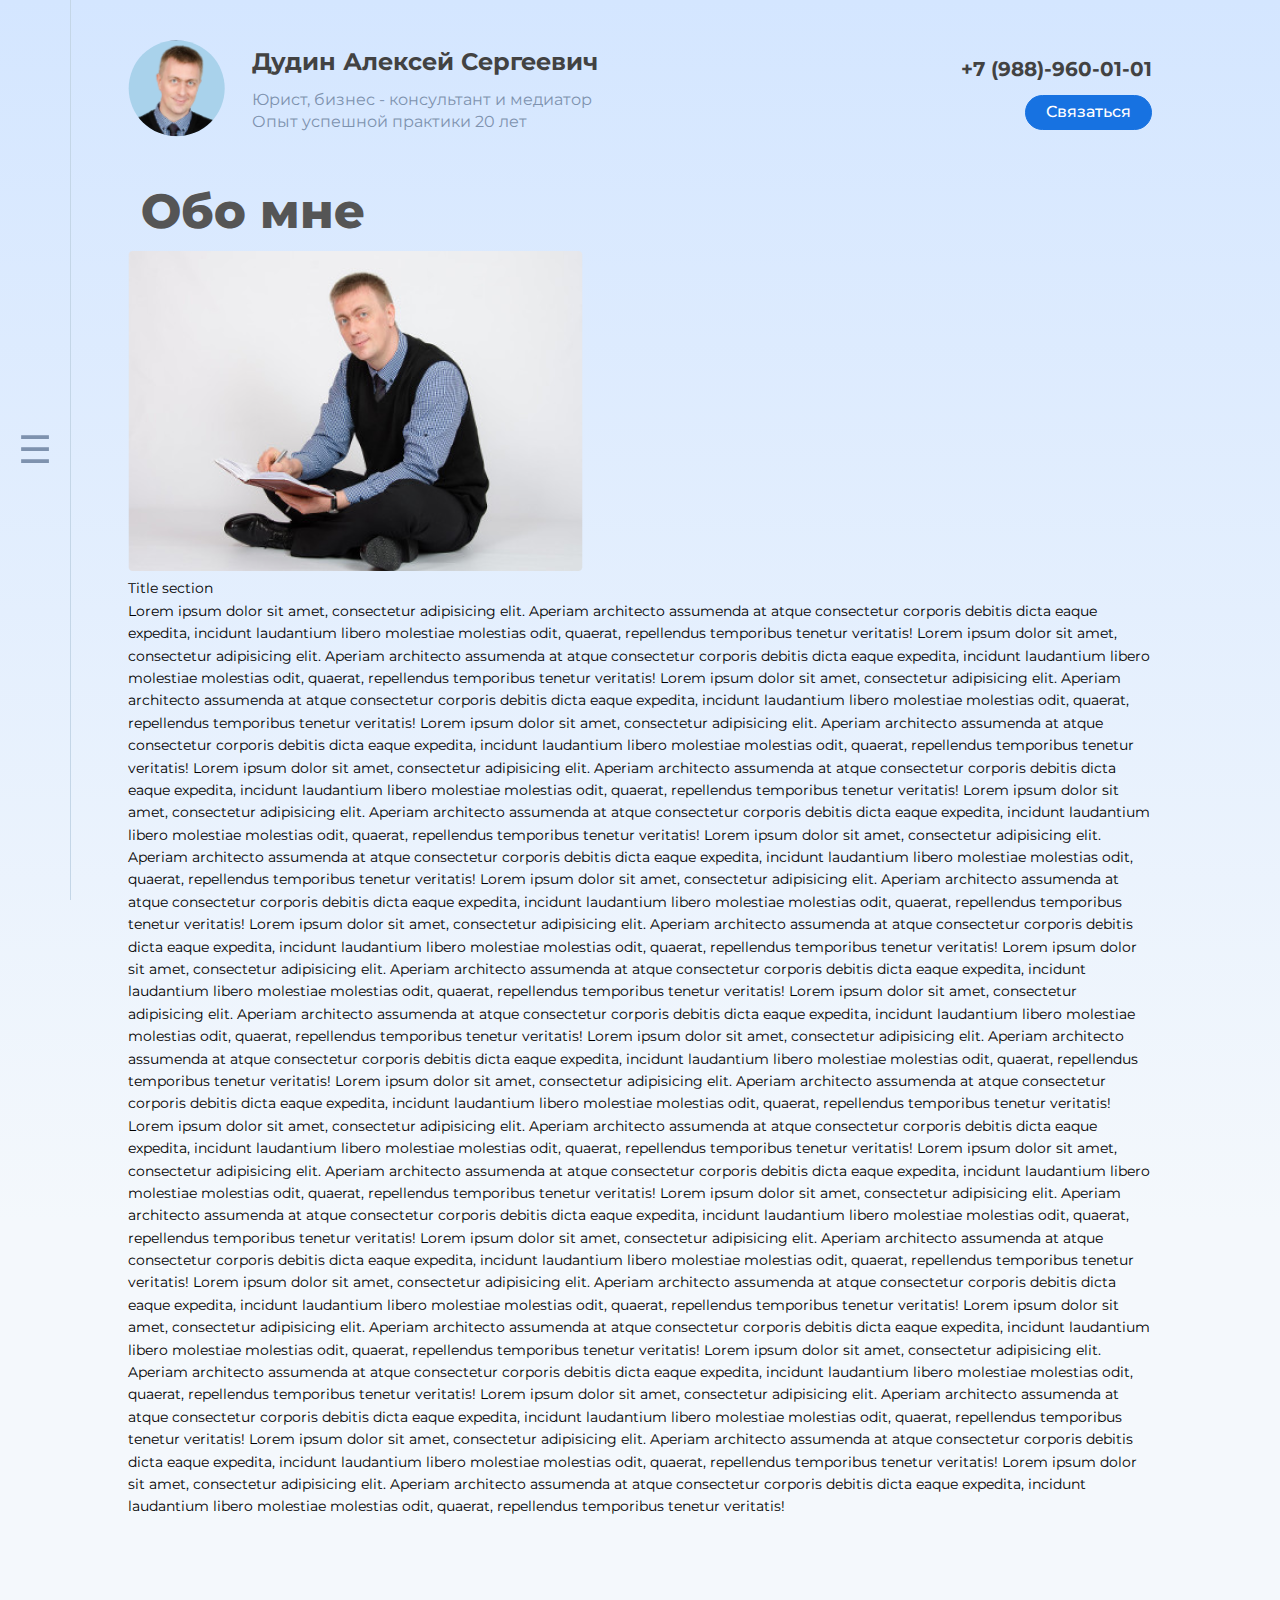
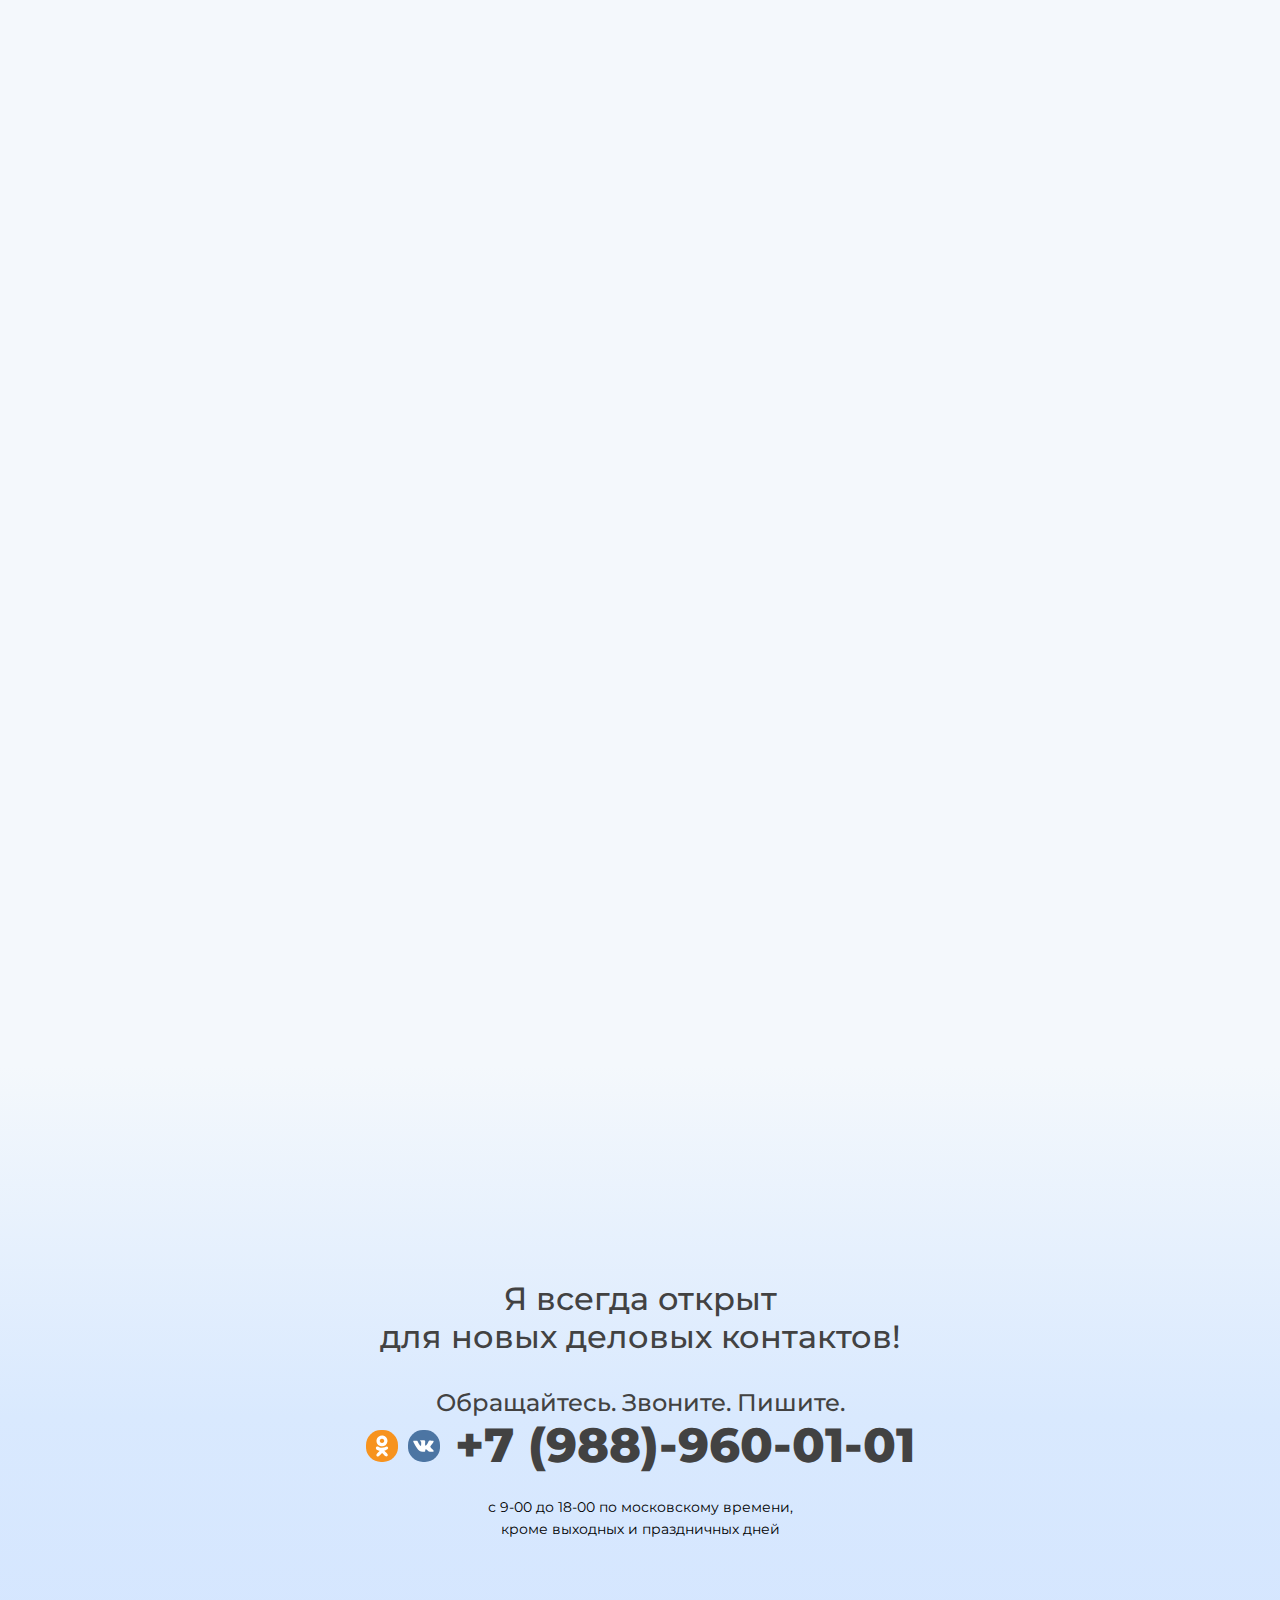
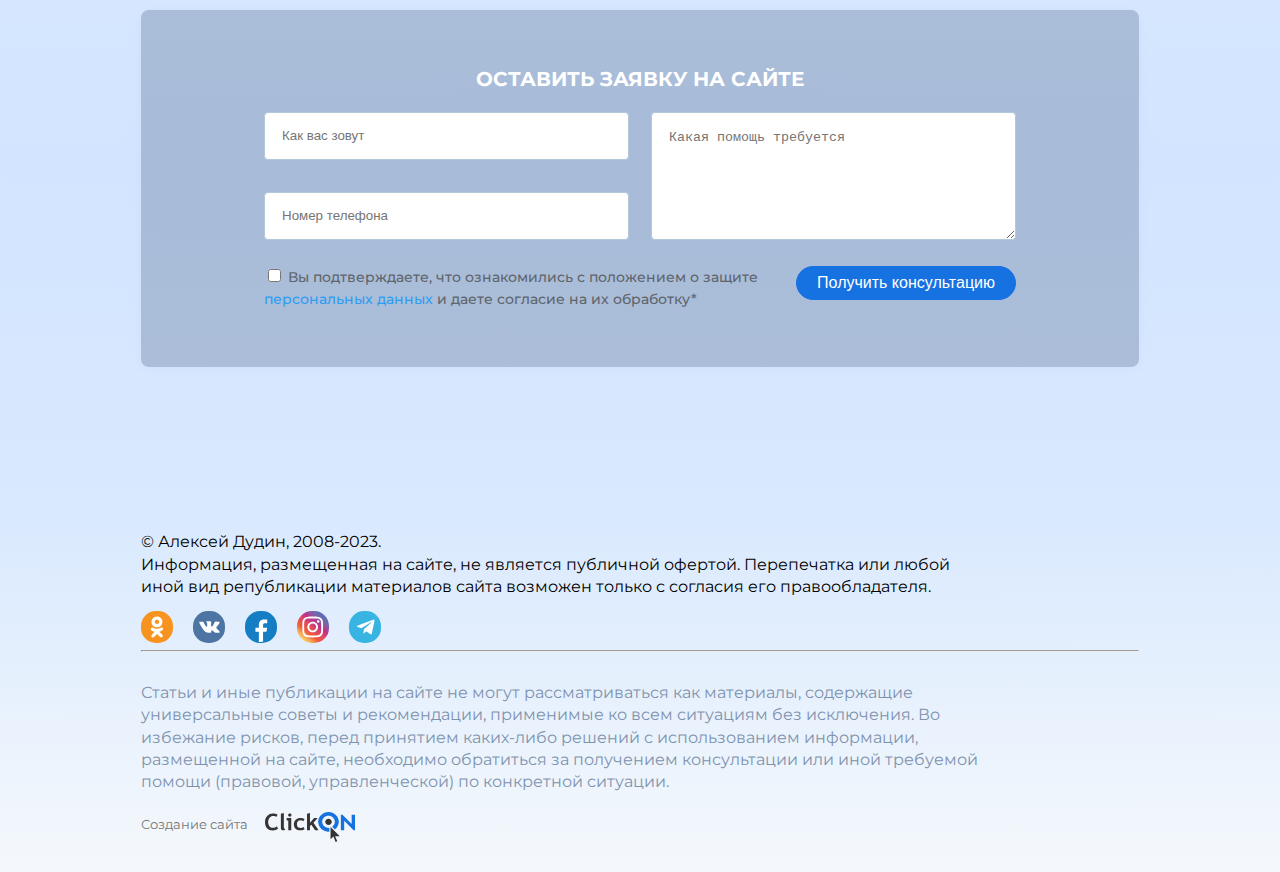
==== index.html @ cae28016 "New" ====
<!DOCTYPE html>
<html lang="en">
<head>
    <meta charset="UTF-8">
    <title>Title</title>
    <meta name="viewport" content="width=device-width, initial-scale=1">
    <link rel="stylesheet" href="style.css">
    <link rel="preconnect" href="https://fonts.googleapis.com">
    <link rel="preconnect" href="https://fonts.gstatic.com" crossorigin>
    <link href="https://fonts.googleapis.com/css2?family=Montserrat:ital,wght@0,400;0,500;0,600;0,700;0,800;0,900;1,400;1,500;1,600;1,700;1,800&display=swap" rel="stylesheet">
    <script type="text/javascript" src="js/plugins/jquery.js"></script>
</head>
<body>

<div class="all">
    <div class="wrapper">
        <header class="header-main">
            <div class="container-fluid">
                <div class="header-inner">
                    <div class="slide-menu-button">
                        <button class="openbtn" onclick="openNav()">☰</button>
                    </div>
                    <div class="logo">
                        <div class="logo-img">
                            <img class="img" src="img/logo.svg">
                        </div>
                        <div class="logo-text">
                            <div class="logo-text-title">
                                Дудин Алексей Сергеевич
                            </div>
                            <div class="logo-text-subtitle">
                                Юрист, бизнес - консультант и медиатор <br>
                                Опыт успешной практики 20 лет
                            </div>
                        </div>
                    </div>
                    <div class="contacts">
                        <div class="social-items">
                            <a class="social-item social-ok" href="#"></a>
                            <a class="social-item social-vk" href="#"></a>
                            <a class="social-item social-fb" href="#"></a>
                            <a class="social-item social-inst" href="#"></a>
                            <a class="social-item social-tg" href="#"></a>
                        </div>
                        <div class="phone">
                            <a href="" class="phone-number">+7 (988)-960-01-01</a>
                            <a href="#" class="btn">Связаться</a>
                        </div>
                    </div>
                </div>
                <nav class="menu">
                    <ul class="menu-list">
                        <li class="menu-item active"><a href="#">Обо мне</a></li>
                        <li class="menu-item">
                            <a href="#">Услуги</a>
                            <ul class="submenu">
                                <li class="submenu-item">
                                    <a href="#">Юридические услуги</a>
                                    <ul class="submenuTree">
                                        <li class="submenuTree-item"><a href="#">Консультирование по юридическим вопросам</a></li>
                                        <li class="submenuTree-item"><a href="#">Юридическое сопровождение коммерческих сделок</a></li>
                                        <li class="submenuTree-item"><a href="#">Помощь во внесудебном урегулировании</a></li>
                                        <li class="submenuTree-item"><a href="#">Защита интересов судах</a></li>
                                    </ul>
                                </li>
                                <li class="submenu-item">
                                    <a href="#">Управленческий консалтинг</a>
                                    <ul class="submenuTree">
                                        <li class="submenuTree-item active"><a href="#">Консультации по вопросам менеджмента, риторики и коммуникаций</a></li>
                                        <li class="submenuTree-item"><a href="#">Анализ бизнес-процесса</a></li>
                                        <li class="submenuTree-item"><a href="#">Помощь в разработке и внедрении регламентов компании</a></li>
                                        <li class="submenuTree-item"><a href="#">Проведением лекций, семинаров и тренингов</a></li>
                                    </ul>
                                </li>
                            </ul>
                        </li>
                        <li class="menu-item">
                            <a href="#">Публикации</a>
                            <ul class="submenu">
                                <li class="submenu-item"><a href="#">Логитипы</a></li>
                                <li class="submenu-item"><a href="#">Шаблоны</a></li>
                                <li class="submenu-item"><a href="#">Иконки</a></li>
                                <li class="submenu-item"><a href="#">Плагины jQuery</a></li>
                                <li class="submenu-item"><a href="#">маркетинг Internet</a></li>
                            </ul>
                        </li>
                        <li class="menu-item">
                            <a href="#">Упоминания в СМИ</a>
                            <ul class="submenu">
                                <li class="submenu-item"><a href="#">Китай</a></li>
                                <li class="submenu-item"><a href="#">Япония</a></li>
                                <li class="submenu-item"><a href="#">Канада</a></li>
                                <li class="submenu-item"><a href="#">Автсралия</a></li>
                                <li class="submenu-item"><a href="#">Южная Америка</a></li>
                            </ul>
                        </li>
                        <li class="menu-item"><a href="#">Партнёры</a></li>
                        <li class="menu-item"><a href="#">Полезная информация</a></li>
                        <li class="menu-item"><a href="#">Отзывы</a></li>
                        <li class="menu-item"><a href="#">Контакты </a></li>
                    </ul>
                </nav>
            </div>
            <div class="slide-menu">
                <div id="mySidebar" class="sidebar">
                    <div class="slide-closebtn">
                        <div class="slide-logo">
                            <img class="img" src="img/logo.svg">
                        </div>
                        <a href="javascript:void(0)" class="closebtn" onclick="closeNav()">×</a>
                    </div>
                    <div class="sidebar-content">
                        <nav class="sidebar-menu">
                            <ul class="sidebar-menu-list">
                                <li class="sidebar-menu-item active"><a href="#">Обо мне</a></li>
                                <li class="sidebar-menu-item">
                                    <a href="#">Услуги</a>
                                    <ul class="sidebar-submenu">
                                        <li class="sidebar-submenu-item">
                                            <a href="#">Юридические услуги</a>
                                            <ul class="sidebar-submenuTree">
                                                <li class="sidebar-submenuTree-item"><a href="#">Консультирование по юридическим вопросам</a></li>
                                                <li class="sidebar-submenuTree-item"><a href="#">Юридическое сопровождение коммерческих сделок</a></li>
                                                <li class="sidebar-submenuTree-item"><a href="#">Помощь во внесудебном урегулировании</a></li>
                                                <li class="sidebar-submenuTree-item"><a href="#">Защита интересов судах</a></li>
                                            </ul>
                                        </li>
                                        <li class="sidebar-submenu-item">
                                            <a href="#">Управленческий консалтинг</a>
                                            <ul class="sidebar-submenuTree">
                                                <li class="sidebar-submenuTree-item active"><a href="#">Консультации по вопросам менеджмента, риторики и коммуникаций</a></li>
                                                <li class="sidebar-submenuTree-item"><a href="#">Анализ бизнес-процесса</a></li>
                                                <li class="sidebar-submenuTree-item"><a href="#">Помощь в разработке и внедрении регламентов компании</a></li>
                                                <li class="sidebar-submenuTree-item"><a href="#">Проведением лекций, семинаров и тренингов</a></li>
                                            </ul>
                                        </li>
                                    </ul>
                                </li>
                                <li class="sidebar-menu-item">
                                    <a href="#">Публикации</a>
                                    <ul class="sidebar-submenu">
                                        <li class="sidebar-submenu-item"><a href="#">Логитипы</a></li>
                                        <li class="sidebar-submenu-item"><a href="#">Шаблоны</a></li>
                                        <li class="sidebar-submenu-item"><a href="#">Иконки</a></li>
                                        <li class="sidebar-submenu-item"><a href="#">Плагины jQuery</a></li>
                                        <li class="sidebar-submenu-item"><a href="#">маркетинг Internet</a></li>
                                    </ul>
                                </li>
                                <li class="sidebar-menu-item">
                                    <a href="#">Упоминания в СМИ</a>
                                    <ul class="sidebar-submenu">
                                        <li class="sidebar-submenu-item"><a href="#">Китай</a></li>
                                        <li class="sidebar-submenu-item"><a href="#">Япония</a></li>
                                        <li class="sidebar-submenu-item"><a href="#">Канада</a></li>
                                        <li class="sidebar-submenu-item"><a href="#">Автсралия</a></li>
                                        <li class="sidebar-submenu-item"><a href="#">Южная Америка</a></li>
                                    </ul>
                                </li>
                                <li class="sidebar-menu-item"><a href="#">Партнёры</a></li>
                                <li class="sidebar-menu-item"><a href="#">Полезная информация</a></li>
                                <li class="sidebar-menu-item"><a href="#">Отзывы</a></li>
                                <li class="sidebar-menu-item"><a href="#">Контакты </a></li>
                            </ul>
                        </nav>
                        <div class="sidebar-social">
                            <nav class="sidebar-menu">
                                <ul class="sidebar-menu-list">
                                    <li class="sidebar-menu-item">
                                        <a href="#">Упоминания в СМИ</a>
                                        <ul class="sidebar-submenu">
                                            <li class="sidebar-submenu-item"><a href="#">Китай</a></li>
                                            <li class="sidebar-submenu-item"><a href="#">Япония</a></li>
                                            <li class="sidebar-submenu-item"><a href="#">Канада</a></li>
                                            <li class="sidebar-submenu-item"><a href="#">Автсралия</a></li>
                                            <li class="sidebar-submenu-item"><a href="#">Южная Америка</a></li>
                                        </ul>
                                    </li>
                                    <li class="sidebar-menu-item"><a href="#">Партнёры</a></li>
                                    <li class="sidebar-menu-item"><a href="#">Полезная информация</a></li>
                                    <li class="sidebar-menu-item"><a href="#">Отзывы</a></li>
                                    <li class="sidebar-menu-item"><a href="#">Контакты </a></li>
                                </ul>
                            </nav>
                        </div>
                    </div>
                </div>
            </div>
        </header>
        <main class="main">
                <div class="container-second-fluid name-page">
                    <h1>Обо мне</h1>
                </div>
                <div class="container-fluid main-content">

                    <div class="section">
                        <div class="section-content">
                            <div class="section-image">
                                <img src="img/1.png" alt="">
                            </div>
                            <div class="section-title">
                                Title section
                            </div>
                            <div class="section-text">
                                Lorem ipsum dolor sit amet, consectetur adipisicing elit. Aperiam architecto assumenda at atque consectetur corporis debitis dicta eaque expedita, incidunt laudantium libero molestiae molestias odit, quaerat, repellendus temporibus tenetur veritatis!
                                Lorem ipsum dolor sit amet, consectetur adipisicing elit. Aperiam architecto assumenda at atque consectetur corporis debitis dicta eaque expedita, incidunt laudantium libero molestiae molestias odit, quaerat, repellendus temporibus tenetur veritatis!
                                Lorem ipsum dolor sit amet, consectetur adipisicing elit. Aperiam architecto assumenda at atque consectetur corporis debitis dicta eaque expedita, incidunt laudantium libero molestiae molestias odit, quaerat, repellendus temporibus tenetur veritatis!
                                Lorem ipsum dolor sit amet, consectetur adipisicing elit. Aperiam architecto assumenda at atque consectetur corporis debitis dicta eaque expedita, incidunt laudantium libero molestiae molestias odit, quaerat, repellendus temporibus tenetur veritatis!
                                Lorem ipsum dolor sit amet, consectetur adipisicing elit. Aperiam architecto assumenda at atque consectetur corporis debitis dicta eaque expedita, incidunt laudantium libero molestiae molestias odit, quaerat, repellendus temporibus tenetur veritatis!
                                Lorem ipsum dolor sit amet, consectetur adipisicing elit. Aperiam architecto assumenda at atque consectetur corporis debitis dicta eaque expedita, incidunt laudantium libero molestiae molestias odit, quaerat, repellendus temporibus tenetur veritatis!
                                Lorem ipsum dolor sit amet, consectetur adipisicing elit. Aperiam architecto assumenda at atque consectetur corporis debitis dicta eaque expedita, incidunt laudantium libero molestiae molestias odit, quaerat, repellendus temporibus tenetur veritatis!
                                Lorem ipsum dolor sit amet, consectetur adipisicing elit. Aperiam architecto assumenda at atque consectetur corporis debitis dicta eaque expedita, incidunt laudantium libero molestiae molestias odit, quaerat, repellendus temporibus tenetur veritatis!
                                Lorem ipsum dolor sit amet, consectetur adipisicing elit. Aperiam architecto assumenda at atque consectetur corporis debitis dicta eaque expedita, incidunt laudantium libero molestiae molestias odit, quaerat, repellendus temporibus tenetur veritatis!
                                Lorem ipsum dolor sit amet, consectetur adipisicing elit. Aperiam architecto assumenda at atque consectetur corporis debitis dicta eaque expedita, incidunt laudantium libero molestiae molestias odit, quaerat, repellendus temporibus tenetur veritatis!
                                Lorem ipsum dolor sit amet, consectetur adipisicing elit. Aperiam architecto assumenda at atque consectetur corporis debitis dicta eaque expedita, incidunt laudantium libero molestiae molestias odit, quaerat, repellendus temporibus tenetur veritatis!
                                Lorem ipsum dolor sit amet, consectetur adipisicing elit. Aperiam architecto assumenda at atque consectetur corporis debitis dicta eaque expedita, incidunt laudantium libero molestiae molestias odit, quaerat, repellendus temporibus tenetur veritatis!
                                Lorem ipsum dolor sit amet, consectetur adipisicing elit. Aperiam architecto assumenda at atque consectetur corporis debitis dicta eaque expedita, incidunt laudantium libero molestiae molestias odit, quaerat, repellendus temporibus tenetur veritatis!
                                Lorem ipsum dolor sit amet, consectetur adipisicing elit. Aperiam architecto assumenda at atque consectetur corporis debitis dicta eaque expedita, incidunt laudantium libero molestiae molestias odit, quaerat, repellendus temporibus tenetur veritatis!
                                Lorem ipsum dolor sit amet, consectetur adipisicing elit. Aperiam architecto assumenda at atque consectetur corporis debitis dicta eaque expedita, incidunt laudantium libero molestiae molestias odit, quaerat, repellendus temporibus tenetur veritatis!
                                Lorem ipsum dolor sit amet, consectetur adipisicing elit. Aperiam architecto assumenda at atque consectetur corporis debitis dicta eaque expedita, incidunt laudantium libero molestiae molestias odit, quaerat, repellendus temporibus tenetur veritatis!
                                Lorem ipsum dolor sit amet, consectetur adipisicing elit. Aperiam architecto assumenda at atque consectetur corporis debitis dicta eaque expedita, incidunt laudantium libero molestiae molestias odit, quaerat, repellendus temporibus tenetur veritatis!
                                Lorem ipsum dolor sit amet, consectetur adipisicing elit. Aperiam architecto assumenda at atque consectetur corporis debitis dicta eaque expedita, incidunt laudantium libero molestiae molestias odit, quaerat, repellendus temporibus tenetur veritatis!
                                Lorem ipsum dolor sit amet, consectetur adipisicing elit. Aperiam architecto assumenda at atque consectetur corporis debitis dicta eaque expedita, incidunt laudantium libero molestiae molestias odit, quaerat, repellendus temporibus tenetur veritatis!
                                Lorem ipsum dolor sit amet, consectetur adipisicing elit. Aperiam architecto assumenda at atque consectetur corporis debitis dicta eaque expedita, incidunt laudantium libero molestiae molestias odit, quaerat, repellendus temporibus tenetur veritatis!
                                Lorem ipsum dolor sit amet, consectetur adipisicing elit. Aperiam architecto assumenda at atque consectetur corporis debitis dicta eaque expedita, incidunt laudantium libero molestiae molestias odit, quaerat, repellendus temporibus tenetur veritatis!
                                Lorem ipsum dolor sit amet, consectetur adipisicing elit. Aperiam architecto assumenda at atque consectetur corporis debitis dicta eaque expedita, incidunt laudantium libero molestiae molestias odit, quaerat, repellendus temporibus tenetur veritatis!
                                Lorem ipsum dolor sit amet, consectetur adipisicing elit. Aperiam architecto assumenda at atque consectetur corporis debitis dicta eaque expedita, incidunt laudantium libero molestiae molestias odit, quaerat, repellendus temporibus tenetur veritatis!
                            </div>
                        </div>
                    </div>

                </div>
            <br>
            <br>
            <br>
            <br>
            <br>
            <br>
            <br>
            <br>
            <br>
            <br>
            <br>
            <br>
            <br>
            <br>
            <br>
            <br>
            <br>
            <br>
            <br>
            <br>
            <br>
            <br>
            <br>
            <br>
            <br>
            <br>
            <br>
            <br>
            <br>
            <br>
            <br>
            <br>
            <br>
            <br>
            <br>
            <br>
            <br>
            <br>
            <br>
            <br>
            <br>
            <br>
            <br>
            <br>
            <br>
            <br>
            <br>
            <br>
            <br>
            <br>
            <br>
        </main>
        <footer class="footer">
            <div class="container-second-fluid">
                <div class="section-footer-contacts">
                    <div class="section-footer-contacts-title">
                        Я всегда открыт <br>
                        для новых деловых контактов!
                    </div>
                    <div class="section-footer-contacts-content">
                       <div class="section-footer-contacts-content-text">
                           Обращайтесь. Звоните. Пишите.
                       </div>
                        <div class="section-footer-contacts-content-phone">
                            <div class="social">
                                <div class="social-list">
                                    <a class="social-item social-ok" href="#"></a>
                                    <a class="social-item social-vk" href="#"></a>
                                </div>
                            </div>
                            <a href="" class="phone-number">+7 (988)-960-01-01</a>
                        </div>
                        <div class="section-footer-contacts-content-subtext">
                            с 9-00 до 18-00 по московскому времени,<br>
                            кроме выходных и праздничных дней
                        </div>
                    </div>
                </div>
                <div class="section-footer-request">
                    <form action="" class="request-form">
                        <div class="request-form-title">
                            Оставить заявку на сайте
                        </div>
                        <div class="request-form-fields">
                            <div class="request-form-fields-group">
                                <input type="text" name="" id="test1" placeholder="Как вас зовут" class="request-form-fields-input"/>
                                <input type="text" name="" id="test2" placeholder="Номер телефона" class="request-form-fields-input"/>
                            </div>
                            <textarea name="" id="test3" placeholder="Какая помощь требуется" class="request-form-fields-textarea"></textarea>
                        </div>
                        <div class="request-form-sub">
                            <div class="request-form-sub-agree">
                                <label>
                                    <input type="checkbox" name="" id="request-agree">
                                    Вы подтверждаете, что ознакомились с положением о защите <a href="">персональных данных</a> и даете согласие на их обработку*
                                </label>
                            </div>
                            <div class="request-form-sub-submit">
                                <input type="submit" class="btn" value="Получить консультацию">
                            </div>
                        </div>
                    </form>
                </div>
                <div class="section-main-footer">
                    <div class="copyright">
                        <p>© Алексей Дудин, 2008-2023.<br>

                            Информация, размещенная на сайте, не является публичной офертой.
                            Перепечатка или любой иной вид републикации материалов сайта возможен только с согласия его правообладателя.
                        </p>
                        <div class="social">
                            <div class="social-items">
                                <a class="social-item social-ok" href="#"></a>
                                <a class="social-item social-vk" href="#"></a>
                                <a class="social-item social-fb" href="#"></a>
                                <a class="social-item social-inst" href="#"></a>
                                <a class="social-item social-tg" href="#"></a>
                            </div>
                        </div>
                    </div>
                    <hr>
                    <div class="info">
                        <p>
                            Статьи и иные публикации на сайте не могут рассматриваться как материалы, содержащие универсальные советы и рекомендации, применимые ко всем ситуациям без исключения. Во избежание рисков, перед принятием каких-либо решений с использованием информации, размещенной на сайте, необходимо обратиться за получением консультации или иной требуемой помощи (правовой, управленческой) по конкретной ситуации.
                        </p>
                        <div class="creators">
                            <a href="https://clickon.ru/" target="_blank" class="clickon-logo">
                                <span>Создание сайта</span>
                                <svg width="90" height="30" viewBox="0 0 90 30" fill="none" xmlns="http://www.w3.org/2000/svg">
                                    <path fill-rule="evenodd" clip-rule="evenodd" d="M86.6596 2.78197V12.0616L77.5016 2.78197H75.8531V18.1554H79.192V8.63639L88.5959 18.3613H90.0001V2.78197H86.6596ZM63.5036 0C57.8167 0 53.1909 4.41316 53.1909 9.83664C53.1909 15.2601 57.8167 19.6733 63.5036 19.6733C63.7915 19.6733 64.0794 19.6589 64.3622 19.6398L64.3873 15.8299C64.0994 15.8666 63.8015 15.889 63.5053 15.889C60.0041 15.889 57.159 13.1724 57.159 9.83664C57.159 6.49924 60.0041 3.78271 63.5053 3.78271C67.0031 3.78271 69.8499 6.49924 69.8499 9.83664C69.8499 11.8764 68.7822 13.688 67.1554 14.7813L69.8801 17.5601C72.2767 15.7581 73.818 12.9665 73.818 9.83664C73.8147 4.41316 69.1889 0 63.5036 0Z" class="path-color"/><path fill-rule="evenodd" clip-rule="evenodd" d="M12.6374 2.58882L11.3738 5.00209C10.691 4.3493 9.59141 4.02689 8.07513 4.02689C6.6375 4.02689 5.45761 4.60148 4.53713 5.74587C3.61665 6.89026 3.15976 8.3379 3.15976 10.092C3.15976 11.8429 3.58318 13.2331 4.43839 14.2625C5.29025 15.2904 6.42998 15.8076 7.85421 15.8076C9.4843 15.8076 10.7546 15.2617 11.6767 14.1684L13.1043 16.529C11.8575 17.7819 10.0265 18.4124 7.61656 18.4124C5.20657 18.4124 3.33381 17.6574 2.00163 16.1475C0.667767 14.6344 0 12.5771 0 9.9675C0 7.53826 0.739732 5.50965 2.2192 3.87686C3.69866 2.24407 5.58815 1.42847 7.89605 1.42847C9.8709 1.42688 11.4508 1.81472 12.6374 2.58882Z" fill="#363333"/><path fill-rule="evenodd" clip-rule="evenodd" d="M15.8894 1.65536L18.8332 0.981812V14.4815C18.8332 15.9594 19.3002 16.8421 20.234 17.1262C19.7755 17.937 18.9972 18.3392 17.896 18.3392C16.5588 18.3392 15.8877 17.4613 15.8877 15.6977V1.65536H15.8894Z" fill="#363333"/><path fill-rule="evenodd" clip-rule="evenodd" d="M23.2832 18.1348V8.41151H21.6682V6.11794H26.2639V18.1348H23.2832ZM24.8112 1.45898C25.2782 1.45898 25.6832 1.61859 26.0162 1.93621C26.3493 2.25224 26.5166 2.63689 26.5166 3.08379C26.5166 3.53229 26.3476 3.91695 26.0162 4.23616C25.6832 4.55378 25.2798 4.7118 24.8112 4.7118C24.3393 4.7118 23.9376 4.55378 23.6046 4.23616C23.2715 3.91854 23.1042 3.53389 23.1042 3.08379C23.1042 2.63689 23.2715 2.25224 23.6046 1.93621C23.9359 1.62019 24.3393 1.45898 24.8112 1.45898Z" fill="#363333"/><path fill-rule="evenodd" clip-rule="evenodd" d="M39.5572 7.07541L38.2986 9.16627C37.6091 8.54859 36.6819 8.24055 35.5221 8.24055C34.4058 8.24055 33.5272 8.59328 32.8795 9.30034C32.2301 10.0058 31.9071 10.9842 31.9071 12.2323C31.9071 14.7526 33.169 16.0119 35.6928 16.0119C36.784 16.0119 37.7463 15.6591 38.5798 14.9521L39.6643 17.1786C38.8057 17.6846 38.0626 18.007 37.42 18.1426C36.7807 18.2767 36.0242 18.3421 35.1539 18.3421C33.2075 18.3421 31.6728 17.8027 30.5448 16.7269C29.4185 15.648 28.8545 14.1524 28.8545 12.2339C28.8545 10.349 29.4721 8.82312 30.7005 7.66117C31.9339 6.49603 33.6109 5.91506 35.733 5.91506C37.2024 5.91187 38.4727 6.29971 39.5572 7.07541Z" fill="#363333"/><path fill-rule="evenodd" clip-rule="evenodd" d="M50.0924 18.1349L46.372 12.6938L44.9578 14.1175V18.1349H42.0139V1.65536L44.9578 0.981812V10.7291L49.1568 6.118H52.7132L48.4439 10.6716L53.5735 18.1349H50.0924Z" fill="#363333"/><path d="M63.5035 12.9586C65.3115 12.9586 66.7771 11.5608 66.7771 9.83665C66.7771 8.11246 65.3115 6.71472 63.5035 6.71472C61.6956 6.71472 60.23 8.11246 60.23 9.83665C60.23 11.5608 61.6956 12.9586 63.5035 12.9586Z" fill="#363333"/><path fill-rule="evenodd" clip-rule="evenodd" d="M65.5922 15.0223L74.7619 24.3738L70.0942 24.1328L72.3 29.2721L70.6013 30L68.4825 24.5765L65.5068 27.2898L65.5922 15.0223Z" fill="#363333" class="path-arrow"/>
                                </svg>
                            </a>
                        </div>
                    </div>
                </div>
            </div>
        </footer>
    </div>
</div>
<script type="text/javascript" src="js/script.js"></script>
</body>
</html>
---- style.css ----
/*variables*/
header {
  margin-top: 40px;
  margin-bottom: 40px; }
  header .header-inner {
    display: flex;
    flex-wrap: wrap;
    justify-content: space-between;
    align-items: center;
    margin-bottom: 32px;
    width: 100%; }
    header .header-inner .logo {
      display: flex;
      align-items: center; }
      header .header-inner .logo-text {
        margin-left: 27px; }
        header .header-inner .logo-text-title {
          font-weight: 700;
          font-size: 24px;
          line-height: 100%;
          color: #424242; }
        header .header-inner .logo-text-subtitle {
          font-weight: 400;
          font-size: 16px;
          line-height: 140%;
          color: #7E92AE;
          margin-top: 15px; }
    header .header-inner .contacts {
      display: flex;
      align-items: center; }
      header .header-inner .contacts .social-items {
        display: flex;
        flex-wrap: wrap;
        gap: 20px; }
      header .header-inner .contacts .phone {
        display: flex;
        flex-direction: column;
        align-items: flex-end;
        margin-left: 40px; }
        header .header-inner .contacts .phone-number {
          font-weight: 700;
          font-size: 20px;
          line-height: 160%;
          color: #424242;
          margin-bottom: 10px; }
  header .menu-list {
    border-bottom: 1px solid #B3C8DB;
    border-top: 1px solid #B3C8DB;
    display: grid;
    flex-wrap: wrap;
    grid-template-columns: repeat(auto-fit, minmax(50px, max-content));
    column-gap: 53px;
    row-gap: 12px;
    justify-content: center;
    list-style-type: none;
    margin: 0; }
  header .menu-item {
    padding: 10px 3px; }
    header .menu-item a {
      color: #424242; }
      header .menu-item a:hover {
        color: #FFA735; }
    header .menu-item.active a {
      color: #FFA735; }
    header .menu-item .submenu {
      position: absolute;
      display: none;
      padding: 40px;
      background-color: #FFFFFF;
      margin-top: 11px; }
      header .menu-item .submenu-item {
        list-style-type: none; }
        header .menu-item .submenu-item a {
          font-weight: 700;
          font-size: 18px;
          line-height: 160%;
          color: #7E92AE; }
          header .menu-item .submenu-item a:hover {
            color: #FFA735; }
        header .menu-item .submenu-item.active a {
          color: #FFA735; }
        header .menu-item .submenu-item .submenuTree {
          padding: 5px 15px; }
          header .menu-item .submenu-item .submenuTree-item {
            list-style-type: none; }
            header .menu-item .submenu-item .submenuTree-item a {
              font-weight: 500;
              font-size: 16px;
              line-height: 160%; }
              header .menu-item .submenu-item .submenuTree-item a:hover {
                color: #FFA735; }
            header .menu-item .submenu-item .submenuTree-item.active a {
              color: #FFA735; }
  header .slide-menu .sidebar::-webkit-scrollbar {
    display: none; }
  header .slide-menu .sidebar {
    height: 100%;
    width: 0;
    position: fixed;
    z-index: 1;
    top: 0;
    left: 0;
    background-color: #fff;
    transition: 0.5s;
    display: grid;
    flex-wrap: wrap;
    grid-template-columns: max-content 1fr;
    overflow: hidden; }
    header .slide-menu .sidebar-content {
      overflow: auto;
      padding-top: 60px;
      display: flex;
      flex-wrap: wrap; }
      header .slide-menu .sidebar-content::-webkit-scrollbar {
        display: none; }
      header .slide-menu .sidebar-content .sidebar-menu-list {
        display: grid;
        flex-wrap: wrap;
        grid-template-columns: repeat(1, minmax(50px, max-content));
        column-gap: 53px;
        row-gap: 12px;
        justify-content: center;
        list-style-type: none;
        margin: 0; }
      header .slide-menu .sidebar-content .sidebar-menu-item {
        padding: 10px 3px; }
        header .slide-menu .sidebar-content .sidebar-menu-item a {
          font-weight: 800;
          font-size: 24px;
          line-height: 160%;
          color: #424242; }
          header .slide-menu .sidebar-content .sidebar-menu-item a:hover {
            color: #FFA735; }
        header .slide-menu .sidebar-content .sidebar-menu-item.active a {
          color: #FFA735; }
        header .slide-menu .sidebar-content .sidebar-menu-item .sidebar-submenu {
          display: block;
          padding: 5px;
          background-color: #FFFFFF;
          margin-top: 11px; }
          header .slide-menu .sidebar-content .sidebar-menu-item .sidebar-submenu-item {
            list-style-type: none; }
            header .slide-menu .sidebar-content .sidebar-menu-item .sidebar-submenu-item a {
              font-weight: 700;
              font-size: 18px;
              line-height: 160%;
              color: #7E92AE; }
              header .slide-menu .sidebar-content .sidebar-menu-item .sidebar-submenu-item a:hover {
                color: #FFA735; }
            header .slide-menu .sidebar-content .sidebar-menu-item .sidebar-submenu-item.active a {
              color: #FFA735; }
            header .slide-menu .sidebar-content .sidebar-menu-item .sidebar-submenu-item .sidebar-submenuTree {
              padding: 5px 15px; }
              header .slide-menu .sidebar-content .sidebar-menu-item .sidebar-submenu-item .sidebar-submenuTree-item {
                list-style-type: none; }
                header .slide-menu .sidebar-content .sidebar-menu-item .sidebar-submenu-item .sidebar-submenuTree-item a {
                  font-weight: 400;
                  font-size: 16px;
                  line-height: 160%; }
                  header .slide-menu .sidebar-content .sidebar-menu-item .sidebar-submenu-item .sidebar-submenuTree-item a:hover {
                    color: #FFA735; }
                header .slide-menu .sidebar-content .sidebar-menu-item .sidebar-submenu-item .sidebar-submenuTree-item.active a {
                  color: #FFA735; }
    header .slide-menu .sidebar .slide-closebtn {
      border-right: 1px solid #C4D6E7;
      top: 0;
      display: flex;
      height: 100%;
      flex-direction: column;
      padding: 12px; }
      header .slide-menu .sidebar .slide-closebtn .slide-logo {
        position: absolute; }
        header .slide-menu .sidebar .slide-closebtn .slide-logo img {
          width: 48px;
          height: 48px; }
      header .slide-menu .sidebar .slide-closebtn .closebtn {
        font-size: 58px;
        cursor: pointer;
        background-color: transparent;
        color: #7E92AE;
        border: none;
        font-weight: 200;
        transition: 120ms;
        padding: 10px;
        margin: auto; }
      header .slide-menu .sidebar .slide-closebtn .closebtn:hover {
        transition: 120ms;
        font-size: 62px; }
  @media screen and (max-height: 450px) {
    header .slide-menu .sidebar {
      padding-top: 15px; }
    header .slide-menu .sidebar a {
      font-size: 18px; } }
  header .slide-menu-button {
    border-right: 1px solid #C4D6E7;
    position: fixed;
    top: 0;
    display: flex;
    height: 100%;
    padding: 12px;
    left: 0; }
    header .slide-menu-button .openbtn {
      font-size: 38px;
      cursor: pointer;
      background-color: transparent;
      color: #7E92AE;
      border: none;
      font-weight: 200;
      transition: 120ms; }
    header .slide-menu-button .openbtn:hover {
      transition: 120ms;
      font-size: 42px; }
  @media (max-width: 1280px) {
    header .header-inner .contacts .social-items {
      display: none; }
    header .menu {
      display: none; } }
  @media (max-width: 1024px) {
    header .slide-menu-button {
      position: relative;
      border-right: unset;
      padding: unset; }
    header .header-inner {
      flex-wrap: unset;
      flex-direction: row; }
      header .header-inner .logo-text-title {
        margin-top: 10px;
        font-size: 20px; }
      header .header-inner .logo-text-subtitle {
        font-size: 14px; }
      header .header-inner .contacts .phone-number {
        display: none; }
      header .header-inner .contacts .phone .btn {
        content: url("/img/subtract.svg"); }
    header .slide-menu .sidebar {
      height: 100%;
      width: 0;
      position: fixed;
      z-index: 1;
      top: 0;
      left: 0;
      background-color: #fff;
      transition: 0.5s;
      display: grid;
      flex-wrap: wrap;
      grid-template-columns: 1fr;
      overflow: auto; }
      header .slide-menu .sidebar-content {
        overflow: unset;
        padding-top: unset;
        padding-bottom: 50px;
        display: flex;
        flex-wrap: wrap; }
        header .slide-menu .sidebar-content::-webkit-scrollbar {
          display: none; }
        header .slide-menu .sidebar-content .sidebar-menu-list {
          display: grid;
          flex-wrap: wrap;
          grid-template-columns: repeat(1, minmax(50px, max-content));
          column-gap: 53px;
          row-gap: 12px;
          justify-content: center;
          list-style-type: none;
          margin: 0;
          padding-left: 30px;
          padding-right: 15px; }
      header .slide-menu .sidebar .slide-closebtn {
        padding: 0  0 0 30px;
        border-right: unset; }
        header .slide-menu .sidebar .slide-closebtn .slide-logo {
          display: none; }
        header .slide-menu .sidebar .slide-closebtn .closebtn {
          margin: unset;
          padding: unset; } }

@media screen and (max-width: 1024px) and (max-height: 450px) {
  header .slide-menu .sidebar {
    padding-top: 15px; }
  header .slide-menu .sidebar a {
    font-size: 18px; } }
  @media (max-width: 768px) {
    header .header-inner .logo {
      flex-direction: column; }
      header .header-inner .logo-img {
        width: 72px;
        height: 72px; }
      header .header-inner .logo-text {
        text-align: center;
        margin-left: unset; }
        header .header-inner .logo-text-title {
          font-size: 18px; }
        header .header-inner .logo-text-subtitle {
          display: none; }
    header .header-inner .contacts .phone {
      margin-left: unset; } }

main-content {
  display: none; }
  main-content .section-content {
    flex: 0 0 100%; }
  main-content .section-image {
    flex: 0 0 50%; }
    main-content .section-image img {
      max-width: 100%; }

footer {
  background-image: radial-gradient(1031em 50em, #D2E4FF, #D9E9FE, #F4F8FC); }
  footer .section-footer-contacts {
    padding-top: 220px;
    margin-bottom: 69px; }
    footer .section-footer-contacts-title {
      font-weight: 500;
      font-size: 32px;
      line-height: 120%;
      text-align: center;
      color: #424242;
      margin-bottom: 32px; }
    footer .section-footer-contacts-content {
      text-align: center; }
      footer .section-footer-contacts-content-text {
        font-weight: 500;
        font-size: 24px;
        line-height: 120%;
        text-align: center;
        color: #424242; }
      footer .section-footer-contacts-content-phone {
        display: flex;
        flex-direction: row;
        justify-content: center;
        align-items: center;
        margin-bottom: 21px; }
        footer .section-footer-contacts-content-phone .social {
          margin-right: 15px; }
          footer .section-footer-contacts-content-phone .social-list {
            display: flex;
            flex-direction: row;
            gap: 10px; }
        footer .section-footer-contacts-content-phone .phone-number {
          font-weight: 800;
          font-size: 48px;
          line-height: 120%;
          text-align: center;
          color: #424242; }
  footer .section-footer-request {
    margin-bottom: 164px; }
    footer .section-footer-request .request-form {
      background: rgba(0, 25, 64, 0.2);
      box-shadow: 0px 2px 12px rgba(0, 0, 0, 0.03);
      border-radius: 8px;
      padding: 57px 123px;
      width: 100%; }
      footer .section-footer-request .request-form-title {
        font-weight: 700;
        font-size: 20px;
        line-height: 120%;
        text-align: center;
        text-transform: uppercase;
        color: #FFFFFF;
        margin-bottom: 21px; }
      footer .section-footer-request .request-form-fields {
        display: grid;
        grid-template-columns: 1fr 1fr;
        gap: 22px;
        margin-bottom: 26px; }
        footer .section-footer-request .request-form-fields-group {
          display: flex;
          flex-direction: column;
          justify-content: space-between;
          gap: 32px; }
        footer .section-footer-request .request-form-fields-input {
          background: #FFFFFF;
          border: 1px solid #B3C8DB;
          border-radius: 4px;
          width: 100%;
          max-height: 48px;
          height: 100%;
          padding: 17px; }
        footer .section-footer-request .request-form-fields-textarea {
          background: #FFFFFF;
          border: 1px solid #B3C8DB;
          border-radius: 4px;
          width: 100%;
          max-height: 128px;
          height: 100%;
          padding: 17px; }
      footer .section-footer-request .request-form-sub {
        display: grid;
        grid-template-columns: 1fr max-content;
        gap: 25px; }
        footer .section-footer-request .request-form-sub-agree label {
          font-weight: 500;
          font-size: 14px;
          line-height: 140%;
          color: #5F656C; }
          footer .section-footer-request .request-form-sub-agree label #request-agree {
            background: #FFFFFF;
            border: 1px solid #B3C8DB;
            border-radius: 5px; }
  footer .section-main-footer .copyright {
    display: flex;
    flex-wrap: wrap;
    justify-content: space-between;
    align-items: center;
    font-weight: 400;
    font-size: 16px;
    line-height: 140%;
    color: #000000; }
    footer .section-main-footer .copyright p {
      max-width: 850px; }
    footer .section-main-footer .copyright .social-items {
      display: flex;
      flex-direction: row;
      gap: 20px; }
  footer .section-main-footer .info {
    margin-top: 30px;
    padding-bottom: 30px;
    display: flex;
    flex-wrap: wrap;
    justify-content: space-between;
    font-style: normal;
    font-weight: 400;
    font-size: 16px;
    line-height: 140%;
    color: #7E92AE; }
    footer .section-main-footer .info p {
      max-width: 850px; }
    footer .section-main-footer .info .creators {
      white-space: nowrap;
      text-align: right; }
      footer .section-main-footer .info .creators a {
        text-decoration: none;
        color: #757575; }
        footer .section-main-footer .info .creators a span {
          font-size: 0.929rem;
          display: inline-block;
          vertical-align: middle;
          margin-right: 13px; }
        footer .section-main-footer .info .creators a svg {
          display: inline-block;
          vertical-align: middle;
          position: relative;
          margin-top: 6px; }
          footer .section-main-footer .info .creators a svg path {
            transition: all .25s ease-out !important; }
            footer .section-main-footer .info .creators a svg path.path-color {
              fill: #1772E1; }
        footer .section-main-footer .info .creators a:hover {
          color: #363333; }
          footer .section-main-footer .info .creators a:hover svg path.path-arrow {
            fill: #FFA735; }
  @media (max-width: 1024px) {
    footer .section-main-footer .copyright {
      justify-content: center;
      margin-bottom: 15px; }
    footer .section-main-footer .info {
      justify-content: center; } }
  @media (max-width: 950px) {
    footer .section-footer-request {
      margin-bottom: 50px; }
      footer .section-footer-request .request-form {
        padding: 50px; } }
  @media (max-width: 768px) {
    footer .section-footer-request .request-form-fields {
      grid-template-columns: 1fr; }
      footer .section-footer-request .request-form-fields-group {
        gap: 22px; }
    footer .section-footer-request .request-form-sub {
      grid-template-columns: 1fr;
      justify-items: center; } }
  @media (max-width: 425px) {
    footer .section-footer-contacts {
      margin-bottom: 32px; }
      footer .section-footer-contacts-title {
        font-size: 24px; }
      footer .section-footer-contacts-content-text {
        font-size: 20px; }
      footer .section-footer-contacts-content-phone {
        margin-top: 10px;
        flex-direction: column;
        gap: 20px; }
        footer .section-footer-contacts-content-phone .phone-number {
          font-size: 24px; }
      footer .section-footer-contacts-content-subtext {
        font-size: 18px;
        color: #5F656C; }
    footer .section-footer-request .request-form {
      padding: 25px; } }

.container-fluid {
  max-width: 1600px;
  margin: 0 auto;
  padding: 0 30px 0 30px; }

.container-second-fluid {
  max-width: 1254px;
  margin: 0 auto;
  padding: 0 30px 0 30px; }

@media (max-width: 1740px) {
  .container-fluid {
    max-width: 1600px;
    margin: 0 auto;
    padding: 0 128px 0 128px; }
  .container-second-fluid {
    max-width: 1254px;
    margin: 0 auto;
    padding: 0 128px 0 128px; } }

@media (max-width: 1024px) {
  .container-fluid {
    max-width: 1600px;
    margin: 0 auto;
    padding: 0 30px 0 30px; }
  .container-second-fluid {
    max-width: 1254px;
    margin: 0 auto;
    padding: 0 30px 0 30px; } }

* {
  outline: none;
  -webkit-tap-highlight-color: rgba(0, 0, 0, 0);
  box-sizing: border-box;
  -webkit-box-sizing: border-box;
  -moz-box-sizing: border-box; }

html, body {
  min-width: 320px;
  height: 100%;
  font-size: 14px;
  line-height: 1.6;
  font-weight: normal;
  font-family: "Montserrat", sans-serif;
  margin: 0; }

.all {
  display: flex;
  flex-direction: column;
  justify-content: space-between;
  align-content: space-between;
  min-height: 100%;
  height: auto;
  width: 100%;
  min-width: 320px;
  position: relative;
  overflow: hidden;
  background: linear-gradient(to bottom, #D4E6FF, #F4F8FC 30%); }
  .all .wrapper {
    flex-grow: 1;
    overflow: hidden; }

.clearfix {
  clear: both; }
  .clearfix:after {
    content: '';
    display: block;
    clear: both; }

a {
  text-decoration: none;
  transition: all 0.25s ease-out;
  color: #2E9DF2; }
  a:hover {
    color: #FFA740;
    border-bottom-color: transparent;
    text-decoration: none; }

p {
  padding: 0 0 12px 0;
  margin: 0; }

img {
  max-width: 100%; }

h1, .h1, h2, .h2, h3, .h3, h4, .h4, h5, .h5, h6, .h6 {
  margin: 0;
  padding: 0 0 10px 0;
  font-weight: normal;
  color: #555; }

h1, .h1 {
  font-weight: 800;
  font-size: 48px;
  line-height: 120%; }

h2, .h2 {
  font-weight: 800;
  font-size: 40px;
  line-height: 120%; }

h3, .h3 {
  font-weight: 800;
  font-size: 38px;
  line-height: 120%; }

h4, .h4 {
  font-weight: 800;
  font-size: 30px;
  line-height: 120%; }

h5, .h5 {
  font-weight: 800;
  font-size: 24px;
  line-height: 160%; }

h6, .h6 {
  font-weight: 700;
  font-size: 20px;
  line-height: 120%;
  /* or 24px */
  text-transform: uppercase; }

.btn {
  position: relative;
  text-decoration: none;
  font-weight: 500;
  font-size: 16px;
  line-height: 140%;
  text-align: center;
  border: 1px solid #1772E1;
  border-radius: 32px;
  padding: 5px 20px;
  gap: 4px;
  letter-spacing: 0;
  color: #ffffff;
  background: #1772E1;
  cursor: pointer;
  transition: all .25s ease-out;
  display: inline-block;
  width: max-content; }
  .btn:hover, .btn:hover:hover {
    background: #FFA735;
    border-color: #FFA735;
    color: #ffffff; }
  .btn.active, .btn:active {
    background: #FFA735;
    border-color: #FFA735;
    color: #ffffff; }
  .btn.disabled, .btn:disabled {
    background: #B3C8DB;
    border-color: #B3C8DB;
    color: #ffffff;
    opacity: 0.5;
    cursor: default;
    pointer-events: none; }
    .btn.disabled:hover, .btn:disabled:hover {
      background: #B3C8DB;
      border-color: #B3C8DB; }
  .btn-transparent {
    box-sizing: border-box;
    border: 1px solid #1772E1;
    color: #1772E1;
    background: transparent;
    border-radius: 5px; }
    .btn-transparent:hover, .btn-transparent:hover:hover {
      color: #FFA735;
      background: transparent;
      border-color: #FFA735; }
    .btn-transparent.active, .btn-transparent:active {
      background: transparent;
      border-color: #FFA735;
      color: #FFA735; }
    .btn-transparent.disabled, .btn-transparent:disabled {
      background: transparent;
      border-color: #B3C8DB;
      color: #B3C8DB;
      pointer-events: none; }
      .btn-transparent.disabled:hover, .btn-transparent:disabled:hover {
        color: #B3C8DB;
        border-color: #B3C8DB; }

.social-ok {
  display: inline-block;
  background-color: #F7931E;
  width: 32px;
  height: 32px;
  background-image: url("img/social-ok.svg");
  background-position: center;
  background-repeat: no-repeat;
  border-radius: 15px; }
  .social-ok:hover {
    opacity: 0.7; }

.social-vk {
  display: inline-block;
  background-color: #4C75A3;
  width: 32px;
  height: 32px;
  background-image: url("img/social-vk.svg");
  background-position: center;
  background-repeat: no-repeat;
  border-radius: 15px; }
  .social-vk:hover {
    opacity: 0.7; }

.social-fb {
  display: inline-block;
  background-color: #157DC3;
  width: 32px;
  height: 32px;
  background-image: url("img/social-fb.svg");
  background-position: bottom;
  background-repeat: no-repeat;
  border-radius: 15px; }
  .social-fb:hover {
    opacity: 0.7; }

.social-tg {
  display: inline-block;
  background-color: #38B4E3;
  width: 32px;
  height: 32px;
  background-image: url("img/social-tg.svg");
  background-position: center;
  background-repeat: no-repeat;
  border-radius: 15px; }
  .social-tg:hover {
    opacity: 0.7; }

.social-inst {
  display: inline-block;
  background: linear-gradient(40.17deg, #FFD776 12.28%, #F3A554 23.14%, #F15C3C 33.52%, #D94867 49.55%, #C32F87 59.93%, #7E63A7 73.1%, #5C6CB3 84.1%, #5C6CB3 85.18%);
  width: 32px;
  height: 32px;
  border-radius: 15px; }
  .social-inst:hover {
    opacity: 0.7; }
  .social-inst:after {
    content: "";
    position: absolute;
    background-image: url("img/social-inst.svg");
    width: 32px;
    height: 32px;
    background-repeat: no-repeat;
    background-position: center; }
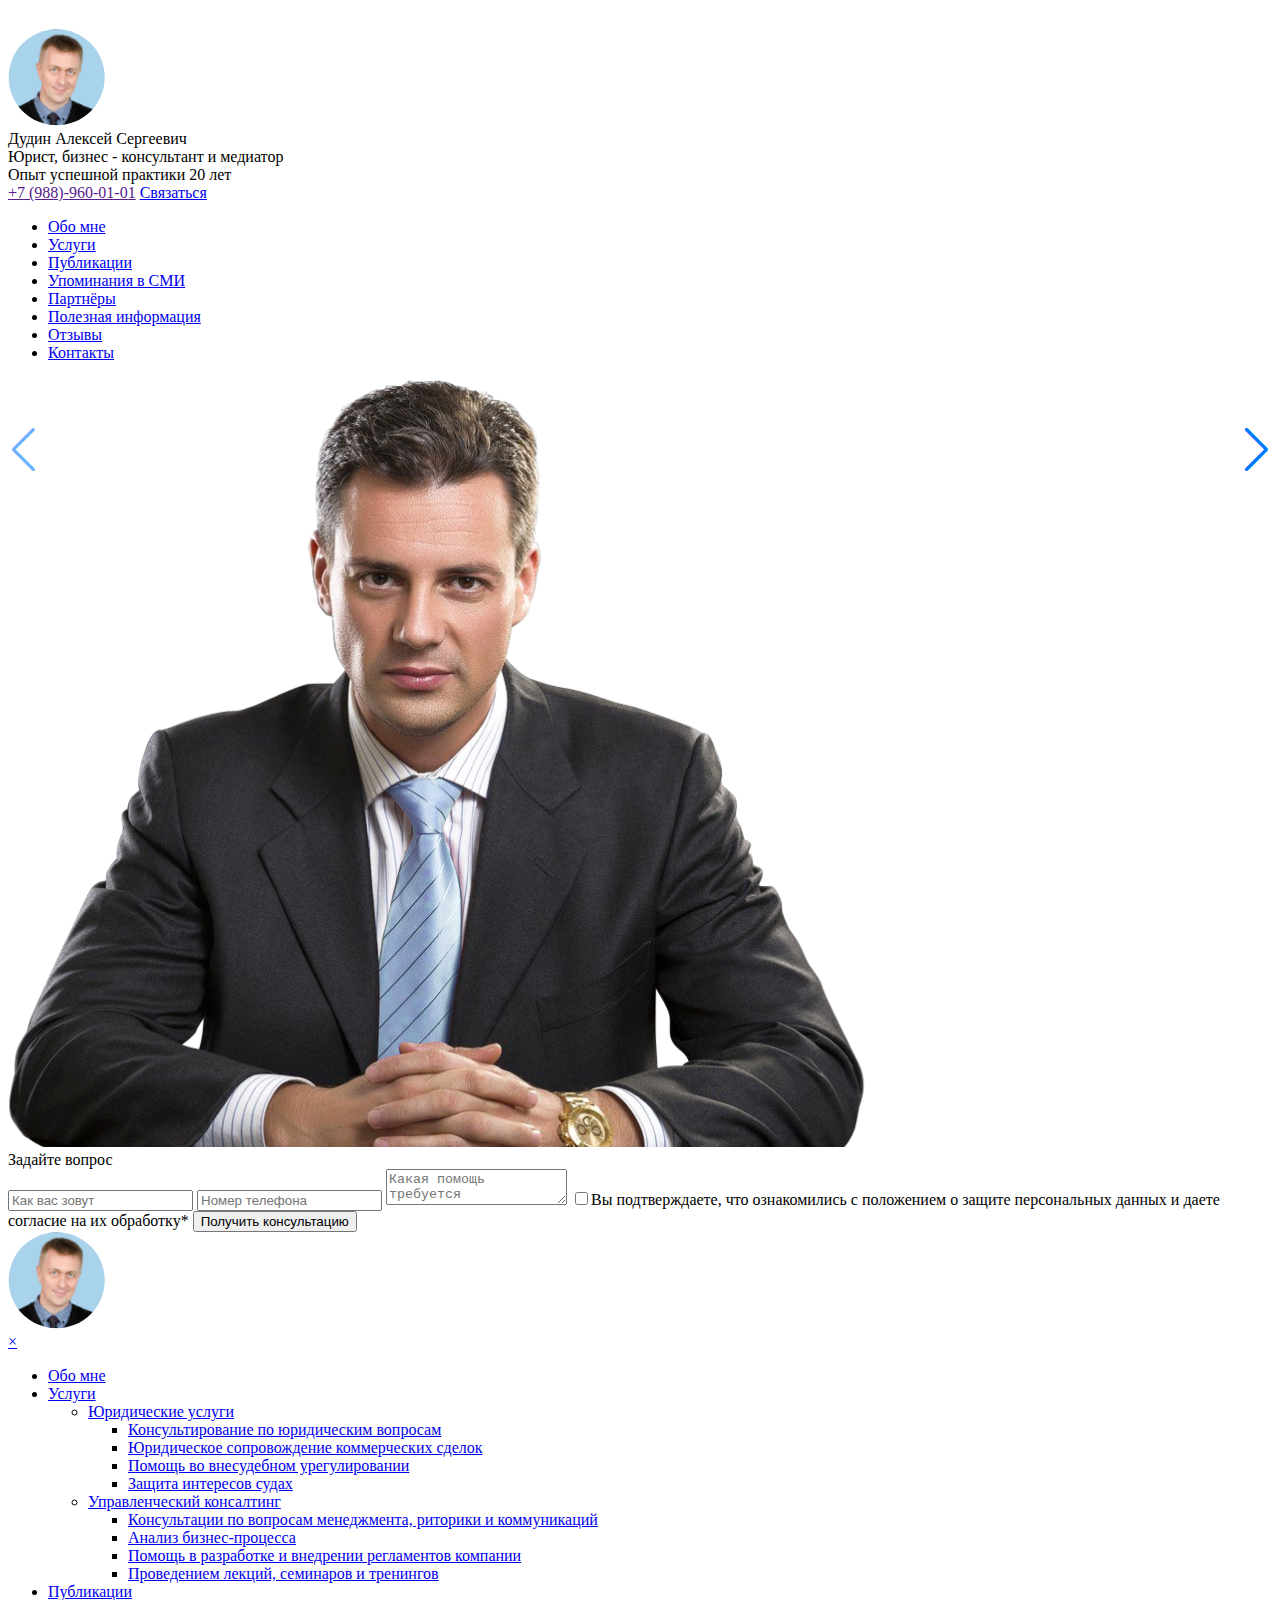
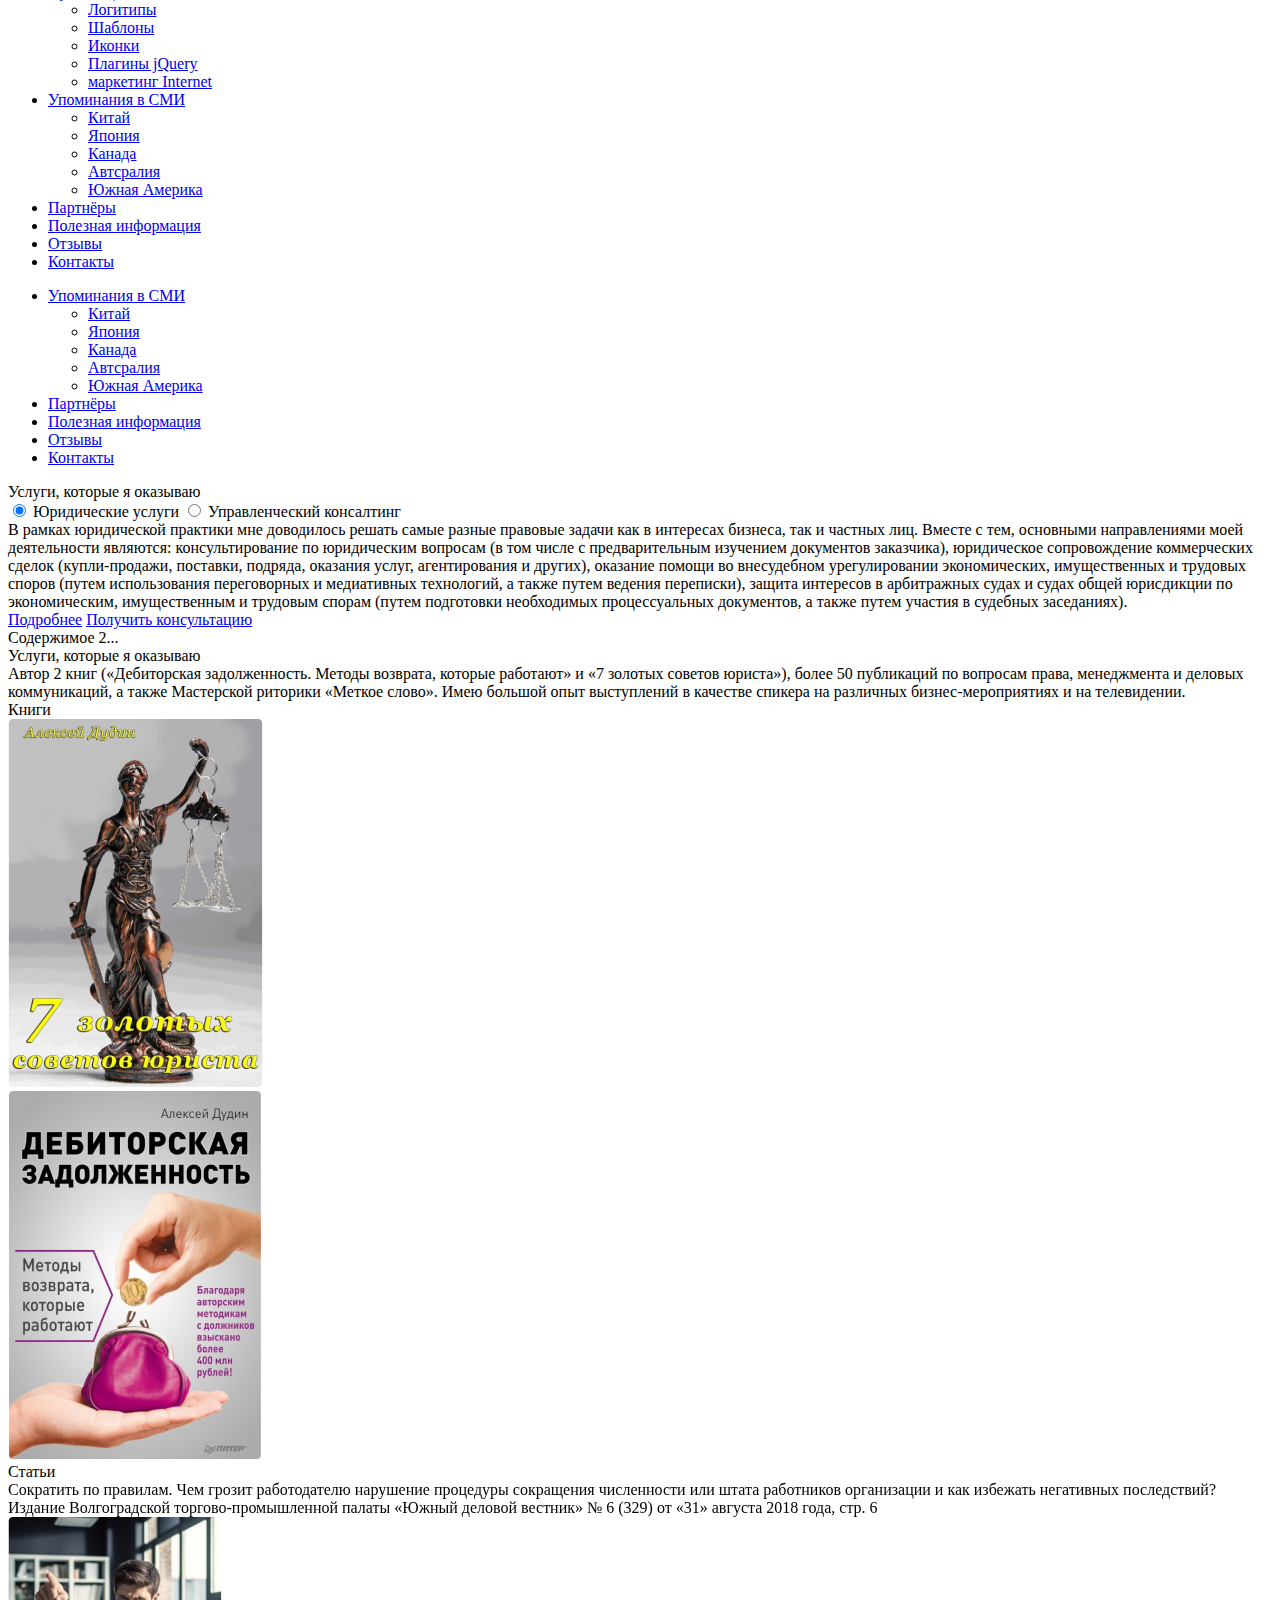
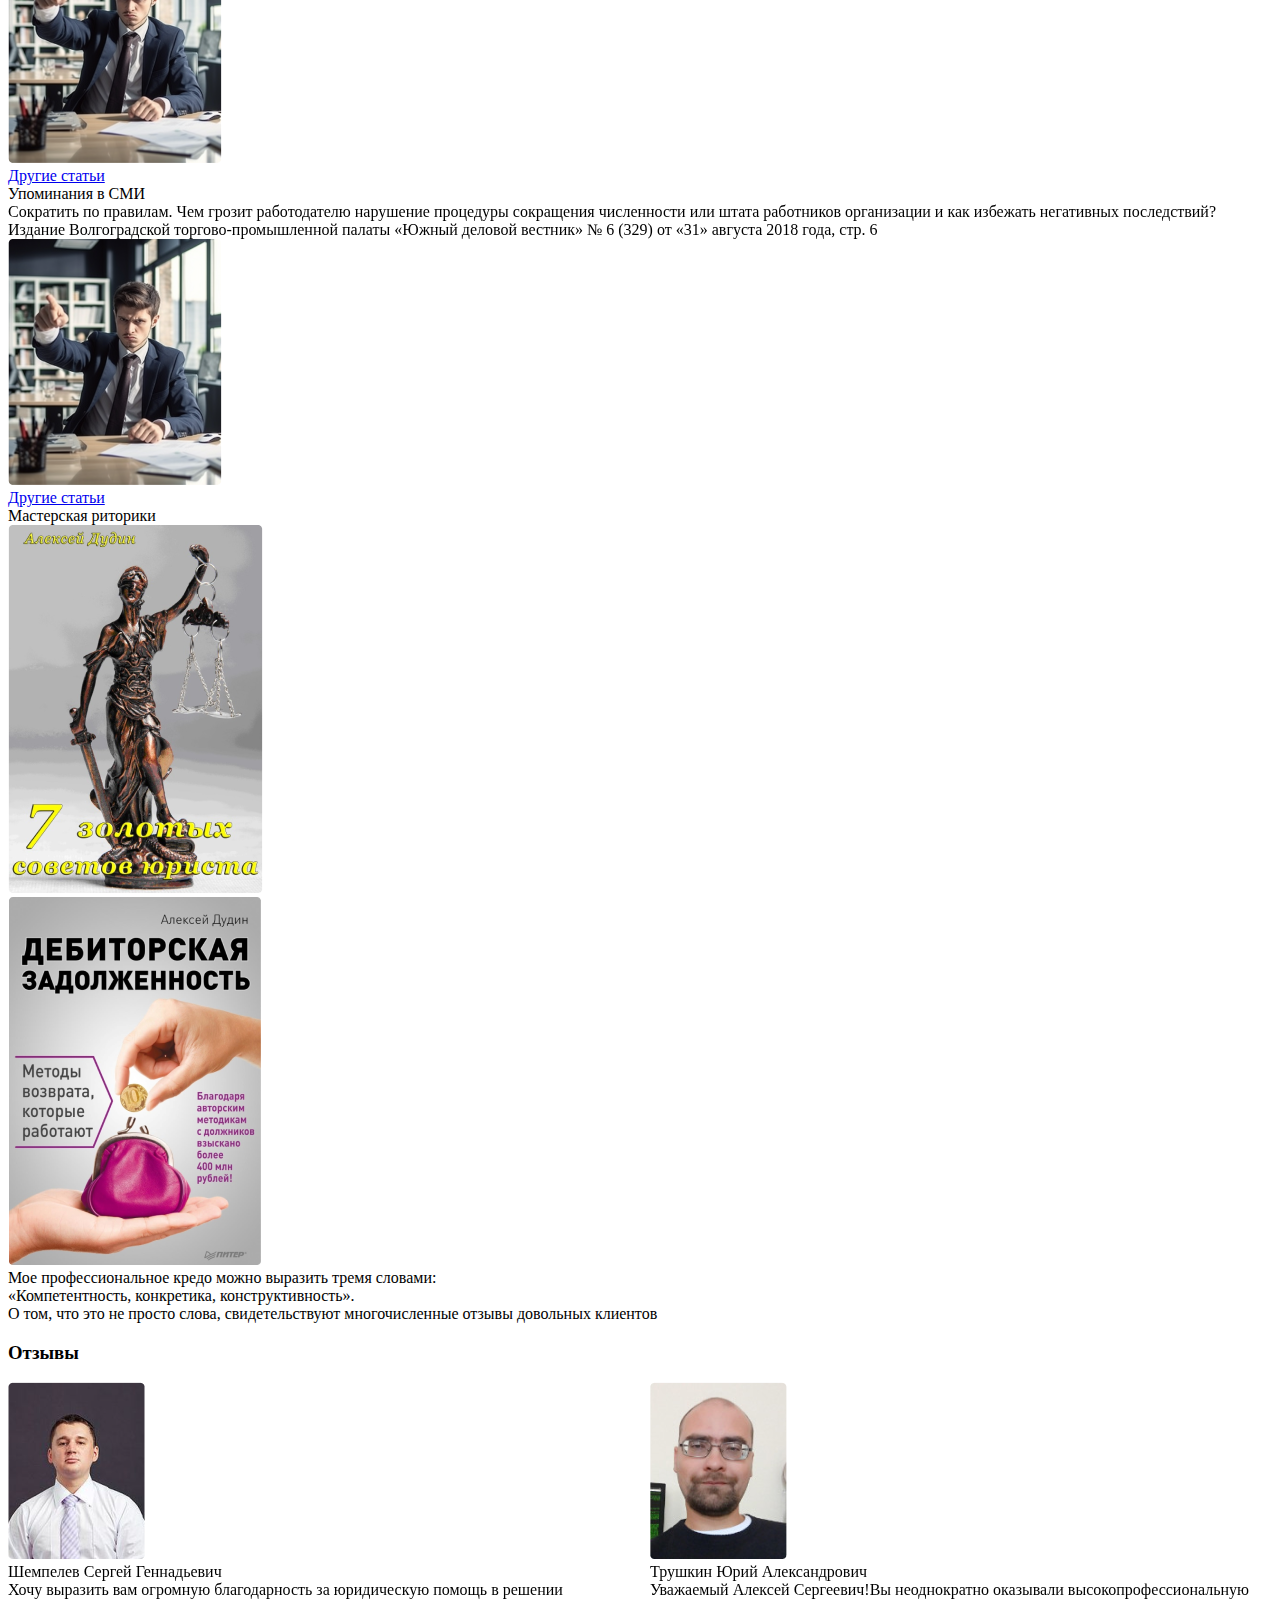
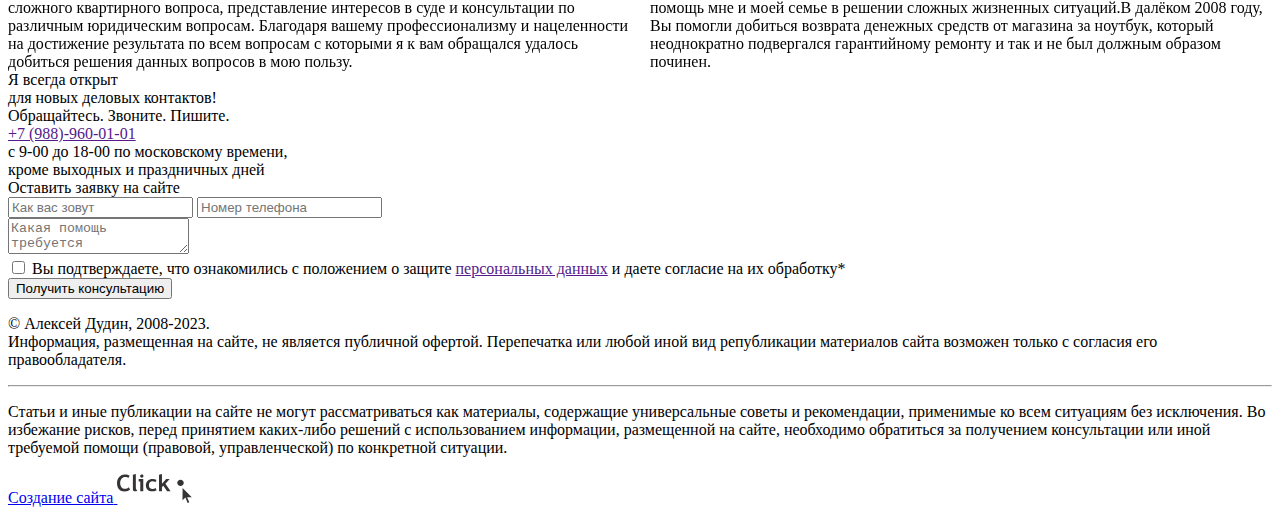
==== commit e4a5e70c: "New" ====
--- a/index.html
+++ b/index.html
@@ -9,10 +9,11 @@
     <link rel="preconnect" href="https://fonts.gstatic.com" crossorigin>
     <link href="https://fonts.googleapis.com/css2?family=Montserrat:ital,wght@0,400;0,500;0,600;0,700;0,800;0,900;1,400;1,500;1,600;1,700;1,800&display=swap" rel="stylesheet">
     <script type="text/javascript" src="js/plugins/jquery.js"></script>
+    <link rel="stylesheet" href="https://cdn.jsdelivr.net/npm/swiper@9/swiper-bundle.min.css" />
 </head>
 <body>
 
-<div class="all">
+<div class="all front-page">
     <div class="wrapper">
         <header class="header-main">
             <div class="container-fluid">
@@ -48,58 +49,35 @@
                         </div>
                     </div>
                 </div>
-                <nav class="menu">
-                    <ul class="menu-list">
-                        <li class="menu-item active"><a href="#">Обо мне</a></li>
-                        <li class="menu-item">
-                            <a href="#">Услуги</a>
-                            <ul class="submenu">
-                                <li class="submenu-item">
-                                    <a href="#">Юридические услуги</a>
-                                    <ul class="submenuTree">
-                                        <li class="submenuTree-item"><a href="#">Консультирование по юридическим вопросам</a></li>
-                                        <li class="submenuTree-item"><a href="#">Юридическое сопровождение коммерческих сделок</a></li>
-                                        <li class="submenuTree-item"><a href="#">Помощь во внесудебном урегулировании</a></li>
-                                        <li class="submenuTree-item"><a href="#">Защита интересов судах</a></li>
-                                    </ul>
-                                </li>
-                                <li class="submenu-item">
-                                    <a href="#">Управленческий консалтинг</a>
-                                    <ul class="submenuTree">
-                                        <li class="submenuTree-item active"><a href="#">Консультации по вопросам менеджмента, риторики и коммуникаций</a></li>
-                                        <li class="submenuTree-item"><a href="#">Анализ бизнес-процесса</a></li>
-                                        <li class="submenuTree-item"><a href="#">Помощь в разработке и внедрении регламентов компании</a></li>
-                                        <li class="submenuTree-item"><a href="#">Проведением лекций, семинаров и тренингов</a></li>
-                                    </ul>
-                                </li>
-                            </ul>
-                        </li>
-                        <li class="menu-item">
-                            <a href="#">Публикации</a>
-                            <ul class="submenu">
-                                <li class="submenu-item"><a href="#">Логитипы</a></li>
-                                <li class="submenu-item"><a href="#">Шаблоны</a></li>
-                                <li class="submenu-item"><a href="#">Иконки</a></li>
-                                <li class="submenu-item"><a href="#">Плагины jQuery</a></li>
-                                <li class="submenu-item"><a href="#">маркетинг Internet</a></li>
-                            </ul>
-                        </li>
-                        <li class="menu-item">
-                            <a href="#">Упоминания в СМИ</a>
-                            <ul class="submenu">
-                                <li class="submenu-item"><a href="#">Китай</a></li>
-                                <li class="submenu-item"><a href="#">Япония</a></li>
-                                <li class="submenu-item"><a href="#">Канада</a></li>
-                                <li class="submenu-item"><a href="#">Автсралия</a></li>
-                                <li class="submenu-item"><a href="#">Южная Америка</a></li>
-                            </ul>
-                        </li>
-                        <li class="menu-item"><a href="#">Партнёры</a></li>
-                        <li class="menu-item"><a href="#">Полезная информация</a></li>
-                        <li class="menu-item"><a href="#">Отзывы</a></li>
-                        <li class="menu-item"><a href="#">Контакты </a></li>
-                    </ul>
-                </nav>
+                <div class="front-content">
+                    <nav class="menu">
+                        <ul class="menu-list">
+                            <li class="menu-item active"><a href="#">Обо мне</a></li>
+                            <li class="menu-item"><a href="#">Услуги</a></li>
+                            <li class="menu-item"><a href="#">Публикации</a></li>
+                            <li class="menu-item"><a href="#">Упоминания в СМИ</a></li>
+                            <li class="menu-item"><a href="#">Партнёры</a></li>
+                            <li class="menu-item"><a href="#">Полезная информация</a></li>
+                            <li class="menu-item"><a href="#">Отзывы</a></li>
+                            <li class="menu-item"><a href="#">Контакты </a></li>
+                        </ul>
+                    </nav>
+                    <div class="front-logo">
+                        <img src="img/frontlogo.png" alt="">
+                    </div>
+                    <div class="front-form">
+                        <div class="front-form-title">
+                            Задайте вопрос
+                        </div>
+                        <div class="form">
+                            <input type="text" class="form-field" placeholder="Как вас зовут">
+                            <input type="text" class="form-field" placeholder="Номер телефона">
+                            <textarea class="form-field-textarea" placeholder="Какая помощь требуется"></textarea>
+                            <input id="agree" class="form-field-agree" type="checkbox" name="" ><label for="agree">Вы подтверждаете, что ознакомились с положением о защите персональных данных и даете согласие на их обработку*</label>
+                            <input type="submit" class="btn" value="Получить консультацию">
+                        </div>
+                    </div>
+                </div>
             </div>
             <div class="slide-menu">
                 <div id="mySidebar" class="sidebar">
@@ -187,99 +165,250 @@
             </div>
         </header>
         <main class="main">
-                <div class="container-second-fluid name-page">
-                    <h1>Обо мне</h1>
-                </div>
                 <div class="container-fluid main-content">
+                <div class="section-front">
+                    <div class="section-front-content">
+                        <div class="section-front-title">
+                            Услуги, которые я оказываю
+                        </div>
+                            <div class="tabs">
+                                <input type="radio" name="tab-btn" id="tab-btn-1" value="" checked>
+                                <label for="tab-btn-1">Юридические услуги</label>
+                                <input type="radio" name="tab-btn" id="tab-btn-2" value="">
+                                <label for="tab-btn-2">Управленческий консалтинг</label>
+                                <div id="content-1">
+                                    <div class="section">
+                                        <div class="section-content">
+                                            <div class="section-text">
+                                                В рамках юридической практики мне доводилось решать самые разные правовые задачи как в интересах бизнеса, так и частных лиц. Вместе с тем, основными направлениями моей деятельности являются:
+                                                консультирование по юридическим вопросам (в том числе с предварительным изучением документов заказчика),
+                                                юридическое сопровождение коммерческих сделок (купли-продажи, поставки, подряда, оказания услуг, агентирования и других),
+                                                оказание помощи во внесудебном урегулировании экономических, имущественных и трудовых споров (путем использования переговорных и медиативных технологий, а также путем ведения переписки),
+                                                защита интересов в арбитражных судах и судах общей юрисдикции по экономическим, имущественным и трудовым спорам (путем подготовки необходимых процессуальных документов, а также путем участия в судебных заседаниях).
+                                            </div>
+                                            <div class="section-buttons">
+                                                <a href="#" class="btn btn-transparent">Подробнее</a>
+                                                <a href="#" class="btn">Получить консультацию</a>
+                                            </div>
+                                        </div>
+                                    </div>
+                                </div>
+                                <div id="content-2">
+                                    Содержимое 2...
+                                </div>
+                            </div>
+                    </div>
+                    </div>
+                    <div class="section-front">
+                        <div class="section-front-title">
+                            Услуги, которые я оказываю
+                        </div>
+                        <div class="section-front-subtitle">
+                            Автор 2 книг («Дебиторская задолженность. Методы возврата, которые работают» и «7 золотых советов юриста»), более 50 публикаций по вопросам права, менеджмента и деловых коммуникаций, а также Мастерской риторики «Меткое слово». Имею большой опыт выступлений в качестве спикера на различных бизнес-мероприятиях и на телевидении.
+                        </div>
+                        <div class="services-sections">
+                            <div class="services-books">
+                                <div class="services-books-title">
+                                    Книги
+                                </div>
+                                <div class="services-books-items">
+                                    <div class="services-books-item">
+                                        <img src="img/image41.png" alt="">
+                                    </div>
+                                    <div class="services-books-item">
+                                        <img src="img/image42.png" alt="">
+                                    </div>
+                                </div>
+                            </div>
+                            <div class="services-articles">
+                                <div class="services-articles-title">
+                                    Статьи
+                                </div>
+                                <div class="services-articles-slider-wrap">
+                                    <div class="swiper slider-list-services-articles">
+                                        <div class="swiper-wrapper">
+                                            <div class="swiper-slide">
+                                                <div class="text">
+                                                    <div class="title">
+                                                        Сократить по правилам. Чем грозит работодателю нарушение процедуры сокращения численности или штата работников организации и как избежать негативных последствий?
+                                                    </div>
+                                                    <div class="subtext">
+                                                        Издание Волгоградской торгово-промышленной палаты «Южный деловой вестник» № 6 (329) от «31» августа 2018 года, стр. 6
+                                                    </div>
+                                                </div>
+                                                <div class="img">
+                                                    <img src="img/image43.png" alt="">
+                                                </div>
+                                            </div>
+                                            <div class="swiper-slide">
+                                                <div class="text">
+                                                    <div class="title">
+                                                        Здание Волгоградской торгово-промышленной палаты
+                                                    </div>
+                                                    <div class="subtext">
+                                                        Издание Волгоградской торгово-промышленной палаты «Южный деловой вестник» № 6 (329) от «31» августа 2018 года, стр. 6
+                                                    </div>
+                                                </div>
+                                                <div class="img">
+                                                    <img src="img/image43.png" alt="">
+                                                </div>
+                                            </div>
+                                            <div class="swiper-slide">
+                                                <div class="text">
+                                                    <div class="title">
+                                                        Кроме того стоит отметить, что я являюсь автором 2 книг
+                                                    </div>
+                                                    <div class="subtext">
+                                                        Издание Волгоградской торгово-промышленной палаты «Южный деловой вестник» № 6 (329) от «31» августа 2018 года, стр. 6
+                                                    </div>
+                                                </div>
+                                                <div class="img">
+                                                    <img src="img/image43.png" alt="">
+                                                </div>
+                                            </div>
+                                        </div>
+                                    </div>
+                                    <div class="swiper-button-next services-button-next services-button-articles-next"></div>
+                                    <div class="swiper-button-prev services-button-prev services-button-articles-prev"></div>
+                                </div>
+                                <div class="btns">
+                                    <a href="#" class="btn btn-transparent">Другие статьи</a>
+                                </div>
+                            </div>
 
+                            <div class="services-articles">
+                                <div class="services-articles-title">
+                                    Упоминания в СМИ
+                                </div>
+                                <div class="services-articles-slider-wrap">
+                                    <div class="swiper slider-list-services-smi">
+                                        <div class="swiper-wrapper">
+                                            <div class="swiper-slide">
+                                                <div class="text">
+                                                    <div class="title">
+                                                        Сократить по правилам. Чем грозит работодателю нарушение процедуры сокращения численности или штата работников организации и как избежать негативных последствий?
+                                                    </div>
+                                                    <div class="subtext">
+                                                        Издание Волгоградской торгово-промышленной палаты «Южный деловой вестник» № 6 (329) от «31» августа 2018 года, стр. 6
+                                                    </div>
+                                                </div>
+                                                <div class="img">
+                                                    <img src="img/image43.png" alt="">
+                                                </div>
+                                            </div>
+                                            <div class="swiper-slide">
+                                                <div class="text">
+                                                    <div class="title">
+                                                        Здание Волгоградской торгово-промышленной палаты
+                                                    </div>
+                                                    <div class="subtext">
+                                                        Издание Волгоградской торгово-промышленной палаты «Южный деловой вестник» № 6 (329) от «31» августа 2018 года, стр. 6
+                                                    </div>
+                                                </div>
+                                                <div class="img">
+                                                    <img src="img/image43.png" alt="">
+                                                </div>
+                                            </div>
+                                            <div class="swiper-slide">
+                                                <div class="text">
+                                                    <div class="title">
+                                                        Кроме того стоит отметить, что я являюсь автором 2 книг
+                                                    </div>
+                                                    <div class="subtext">
+                                                        Издание Волгоградской торгово-промышленной палаты «Южный деловой вестник» № 6 (329) от «31» августа 2018 года, стр. 6
+                                                    </div>
+                                                </div>
+                                                <div class="img">
+                                                    <img src="img/image43.png" alt="">
+                                                </div>
+                                            </div>
+                                        </div>
+                                    </div>
+                                    <div class="swiper-button-next services-button-next services-button-smi-next"></div>
+                                    <div class="swiper-button-prev services-button-prev services-button-smi-prev"></div>
+                                </div>
+                                <div class="btns">
+                                    <a href="#" class="btn btn-transparent">Другие статьи</a>
+                                </div>
+                            </div>
+                            <div class="services-books">
+                                <div class="services-books-title">
+                                    Мастерская риторики
+                                </div>
+                                <div class="services-books-items">
+                                    <div class="services-books-item">
+                                        <img src="img/image41.png" alt="">
+                                    </div>
+                                    <div class="services-books-item">
+                                        <img src="img/image42.png" alt="">
+                                    </div>
+                                </div>
+                            </div>
+                        </div>
+                    </div>
                     <div class="section">
                         <div class="section-content">
-                            <div class="section-image">
-                                <img src="img/1.png" alt="">
-                            </div>
-                            <div class="section-title">
-                                Title section
-                            </div>
-                            <div class="section-text">
-                                Lorem ipsum dolor sit amet, consectetur adipisicing elit. Aperiam architecto assumenda at atque consectetur corporis debitis dicta eaque expedita, incidunt laudantium libero molestiae molestias odit, quaerat, repellendus temporibus tenetur veritatis!
-                                Lorem ipsum dolor sit amet, consectetur adipisicing elit. Aperiam architecto assumenda at atque consectetur corporis debitis dicta eaque expedita, incidunt laudantium libero molestiae molestias odit, quaerat, repellendus temporibus tenetur veritatis!
-                                Lorem ipsum dolor sit amet, consectetur adipisicing elit. Aperiam architecto assumenda at atque consectetur corporis debitis dicta eaque expedita, incidunt laudantium libero molestiae molestias odit, quaerat, repellendus temporibus tenetur veritatis!
-                                Lorem ipsum dolor sit amet, consectetur adipisicing elit. Aperiam architecto assumenda at atque consectetur corporis debitis dicta eaque expedita, incidunt laudantium libero molestiae molestias odit, quaerat, repellendus temporibus tenetur veritatis!
-                                Lorem ipsum dolor sit amet, consectetur adipisicing elit. Aperiam architecto assumenda at atque consectetur corporis debitis dicta eaque expedita, incidunt laudantium libero molestiae molestias odit, quaerat, repellendus temporibus tenetur veritatis!
-                                Lorem ipsum dolor sit amet, consectetur adipisicing elit. Aperiam architecto assumenda at atque consectetur corporis debitis dicta eaque expedita, incidunt laudantium libero molestiae molestias odit, quaerat, repellendus temporibus tenetur veritatis!
-                                Lorem ipsum dolor sit amet, consectetur adipisicing elit. Aperiam architecto assumenda at atque consectetur corporis debitis dicta eaque expedita, incidunt laudantium libero molestiae molestias odit, quaerat, repellendus temporibus tenetur veritatis!
-                                Lorem ipsum dolor sit amet, consectetur adipisicing elit. Aperiam architecto assumenda at atque consectetur corporis debitis dicta eaque expedita, incidunt laudantium libero molestiae molestias odit, quaerat, repellendus temporibus tenetur veritatis!
-                                Lorem ipsum dolor sit amet, consectetur adipisicing elit. Aperiam architecto assumenda at atque consectetur corporis debitis dicta eaque expedita, incidunt laudantium libero molestiae molestias odit, quaerat, repellendus temporibus tenetur veritatis!
-                                Lorem ipsum dolor sit amet, consectetur adipisicing elit. Aperiam architecto assumenda at atque consectetur corporis debitis dicta eaque expedita, incidunt laudantium libero molestiae molestias odit, quaerat, repellendus temporibus tenetur veritatis!
-                                Lorem ipsum dolor sit amet, consectetur adipisicing elit. Aperiam architecto assumenda at atque consectetur corporis debitis dicta eaque expedita, incidunt laudantium libero molestiae molestias odit, quaerat, repellendus temporibus tenetur veritatis!
-                                Lorem ipsum dolor sit amet, consectetur adipisicing elit. Aperiam architecto assumenda at atque consectetur corporis debitis dicta eaque expedita, incidunt laudantium libero molestiae molestias odit, quaerat, repellendus temporibus tenetur veritatis!
-                                Lorem ipsum dolor sit amet, consectetur adipisicing elit. Aperiam architecto assumenda at atque consectetur corporis debitis dicta eaque expedita, incidunt laudantium libero molestiae molestias odit, quaerat, repellendus temporibus tenetur veritatis!
-                                Lorem ipsum dolor sit amet, consectetur adipisicing elit. Aperiam architecto assumenda at atque consectetur corporis debitis dicta eaque expedita, incidunt laudantium libero molestiae molestias odit, quaerat, repellendus temporibus tenetur veritatis!
-                                Lorem ipsum dolor sit amet, consectetur adipisicing elit. Aperiam architecto assumenda at atque consectetur corporis debitis dicta eaque expedita, incidunt laudantium libero molestiae molestias odit, quaerat, repellendus temporibus tenetur veritatis!
-                                Lorem ipsum dolor sit amet, consectetur adipisicing elit. Aperiam architecto assumenda at atque consectetur corporis debitis dicta eaque expedita, incidunt laudantium libero molestiae molestias odit, quaerat, repellendus temporibus tenetur veritatis!
-                                Lorem ipsum dolor sit amet, consectetur adipisicing elit. Aperiam architecto assumenda at atque consectetur corporis debitis dicta eaque expedita, incidunt laudantium libero molestiae molestias odit, quaerat, repellendus temporibus tenetur veritatis!
-                                Lorem ipsum dolor sit amet, consectetur adipisicing elit. Aperiam architecto assumenda at atque consectetur corporis debitis dicta eaque expedita, incidunt laudantium libero molestiae molestias odit, quaerat, repellendus temporibus tenetur veritatis!
-                                Lorem ipsum dolor sit amet, consectetur adipisicing elit. Aperiam architecto assumenda at atque consectetur corporis debitis dicta eaque expedita, incidunt laudantium libero molestiae molestias odit, quaerat, repellendus temporibus tenetur veritatis!
-                                Lorem ipsum dolor sit amet, consectetur adipisicing elit. Aperiam architecto assumenda at atque consectetur corporis debitis dicta eaque expedita, incidunt laudantium libero molestiae molestias odit, quaerat, repellendus temporibus tenetur veritatis!
-                                Lorem ipsum dolor sit amet, consectetur adipisicing elit. Aperiam architecto assumenda at atque consectetur corporis debitis dicta eaque expedita, incidunt laudantium libero molestiae molestias odit, quaerat, repellendus temporibus tenetur veritatis!
-                                Lorem ipsum dolor sit amet, consectetur adipisicing elit. Aperiam architecto assumenda at atque consectetur corporis debitis dicta eaque expedita, incidunt laudantium libero molestiae molestias odit, quaerat, repellendus temporibus tenetur veritatis!
-                                Lorem ipsum dolor sit amet, consectetur adipisicing elit. Aperiam architecto assumenda at atque consectetur corporis debitis dicta eaque expedita, incidunt laudantium libero molestiae molestias odit, quaerat, repellendus temporibus tenetur veritatis!
-                            </div>
-                        </div>
-                    </div>
-
-                </div>
-            <br>
-            <br>
-            <br>
-            <br>
-            <br>
-            <br>
-            <br>
-            <br>
-            <br>
-            <br>
-            <br>
-            <br>
-            <br>
-            <br>
-            <br>
-            <br>
-            <br>
-            <br>
-            <br>
-            <br>
-            <br>
-            <br>
-            <br>
-            <br>
-            <br>
-            <br>
-            <br>
-            <br>
-            <br>
-            <br>
-            <br>
-            <br>
-            <br>
-            <br>
-            <br>
-            <br>
-            <br>
-            <br>
-            <br>
-            <br>
-            <br>
-            <br>
-            <br>
-            <br>
-            <br>
-            <br>
-            <br>
-            <br>
-            <br>
-            <br>
-            <br>
+                            <div class="container-fluid section-quote-blue">
+                                Мое профессиональное кредо можно выразить тремя словами: <br>
+                                <div class="strong">«Компетентность, конкретика, конструктивность».</div>
+                                О том, что это не просто слова, свидетельствуют многочисленные отзывы довольных клиентов
+                            </div>
+                        </div>
+                    </div>
+                    <div class="section">
+                        <div class="section-content">
+                            <h3>Отзывы</h3>
+                        </div>
+                        <div class="container-fluid section-slider-wrap-reviews">
+                            <div class="swiper slider-list-review">
+                                <div class="swiper-wrapper">
+                                    <div class="swiper-slide">
+                                        <div class="img">
+                                            <img src="img/image50.png" alt="">
+                                        </div>
+                                        <div class="text">
+                                            <div class="title">
+                                                Шемпелев Сергей Геннадьевич
+                                            </div>
+                                            <div class="subtext">
+                                                Хочу выразить вам огромную благодарность за юридическую помощь в решении сложного квартирного вопроса, представление интересов в суде и консультации по различным юридическим вопросам.
+                                                Благодаря вашему профессионализму и нацеленности на достижение результата по всем вопросам с которыми я к вам обращался удалось добиться решения данных вопросов в мою пользу.
+                                            </div>
+                                        </div>
+                                    </div>
+                                    <div class="swiper-slide">
+                                        <div class="img">
+                                            <img src="img/image51.png" alt="">
+                                        </div>
+                                        <div class="text">
+                                            <div class="title">
+                                                Трушкин Юрий Александрович
+                                            </div>
+                                            <div class="subtext">
+                                                Уважаемый Алексей Сергеевич!Вы неоднократно оказывали высокопрофессиональную помощь мне и моей семье в решении сложных жизненных ситуаций.В далёком 2008 году, Вы помогли добиться возврата денежных средств от магазина за ноутбук, который неоднократно подвергался гарантийному ремонту и так и не был должным образом починен.
+                                            </div>
+                                        </div>
+                                    </div>
+                                    <div class="swiper-slide">
+                                        <div class="img">
+                                            <img src="img/image51.png" alt="">
+                                        </div>
+                                        <div class="text">
+                                            <div class="title">
+                                                Трушкин Юрий Александрович
+                                            </div>
+                                            <div class="subtext">
+                                                Уважаемый Алексей Сергеевич!Вы неоднократно оказывали высокопрофессиональную помощь мне и моей семье в решении сложных жизненных ситуаций.В далёком 2008 году, Вы помогли добиться возврата денежных средств от магазина за ноутбук, который неоднократно подвергался гарантийному ремонту и так и не был должным образом починен.
+                                            </div>
+                                        </div>
+                                    </div>
+                                </div>
+                            </div>
+                            <!--                                    <div class="swiper-button-next  next-slider-button next-slider-review-button"></div>-->
+                            <!--                                    <div class="swiper-button-prev  prev-slider-button prev-slider-review-button"></div>-->
+                        </div>
+                    </div>
+                </div>
         </main>
         <footer class="footer">
             <div class="container-second-fluid">
@@ -368,6 +497,8 @@
         </footer>
     </div>
 </div>
+<script src="https://cdn.jsdelivr.net/npm/swiper@9/swiper-bundle.min.js"></script>
 <script type="text/javascript" src="js/script.js"></script>
+<script type="text/javascript" src="js/front-page.js"></script>
 </body>
 </html>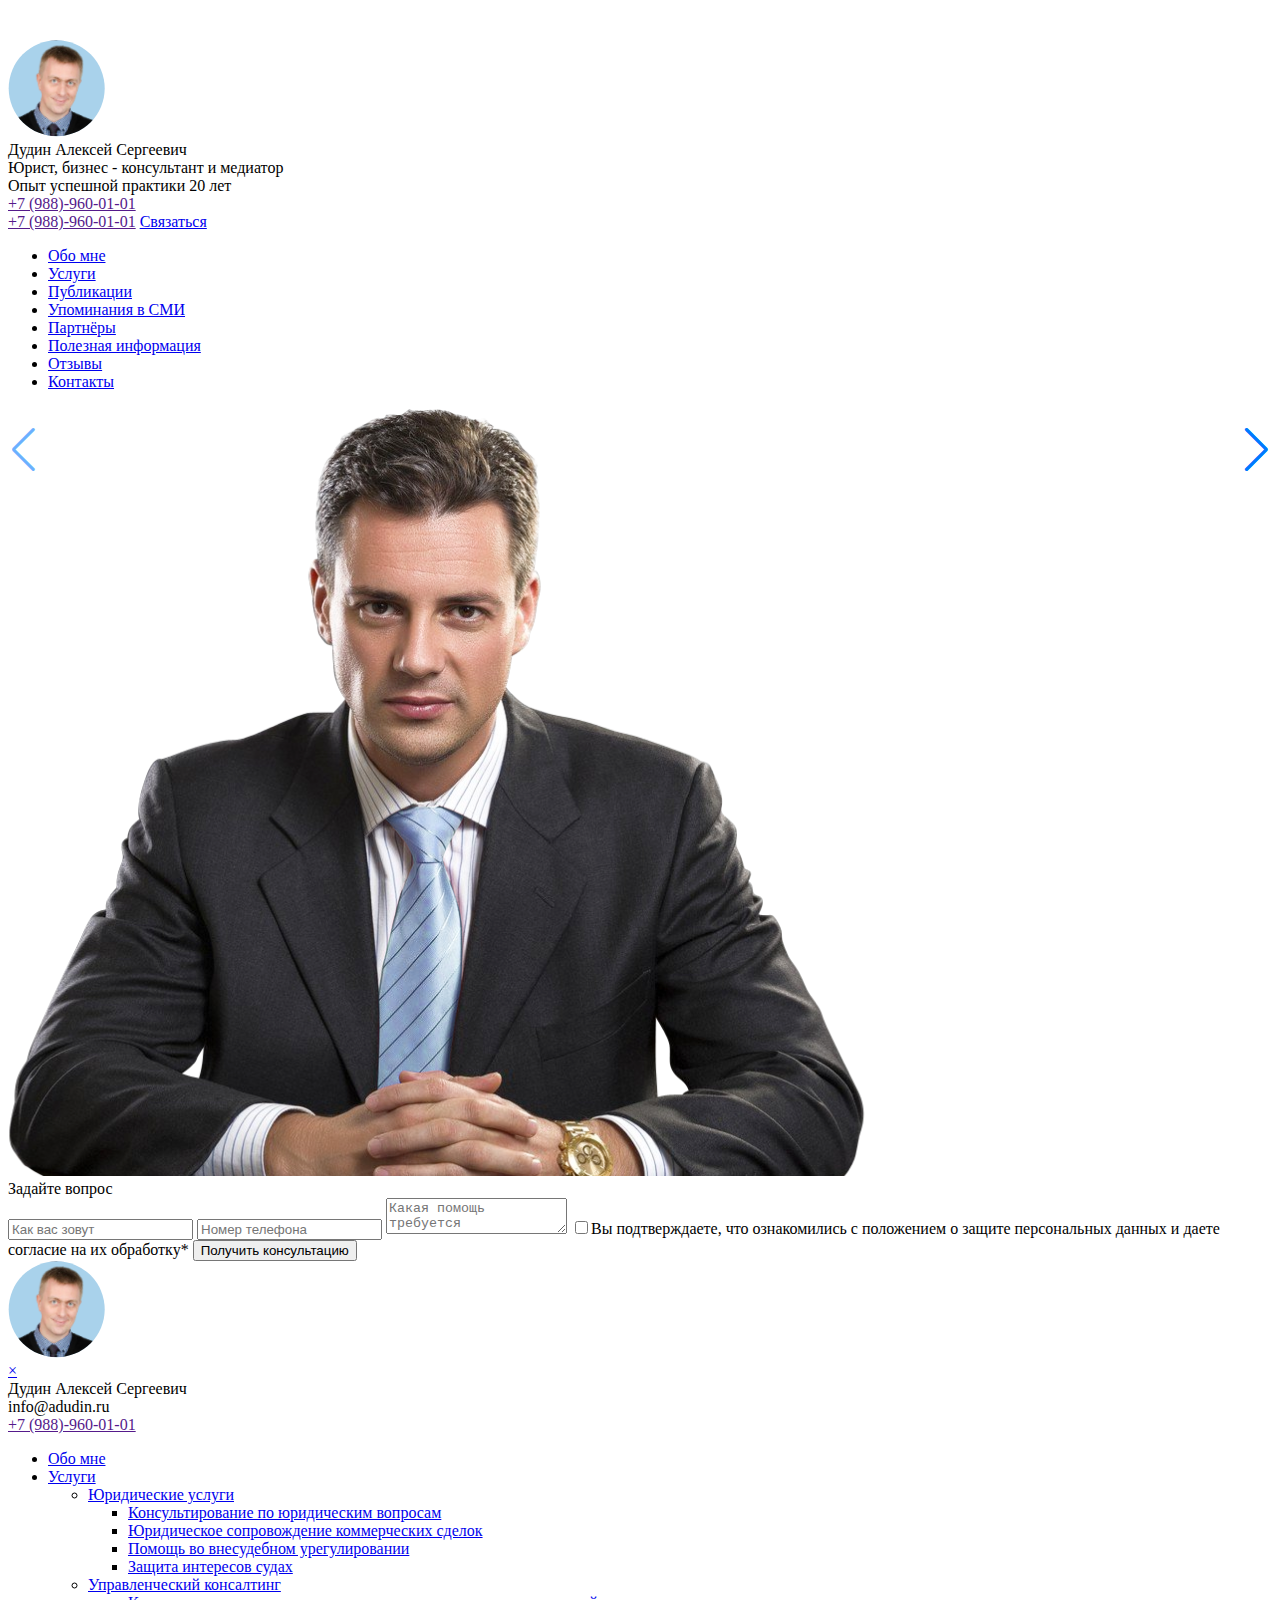
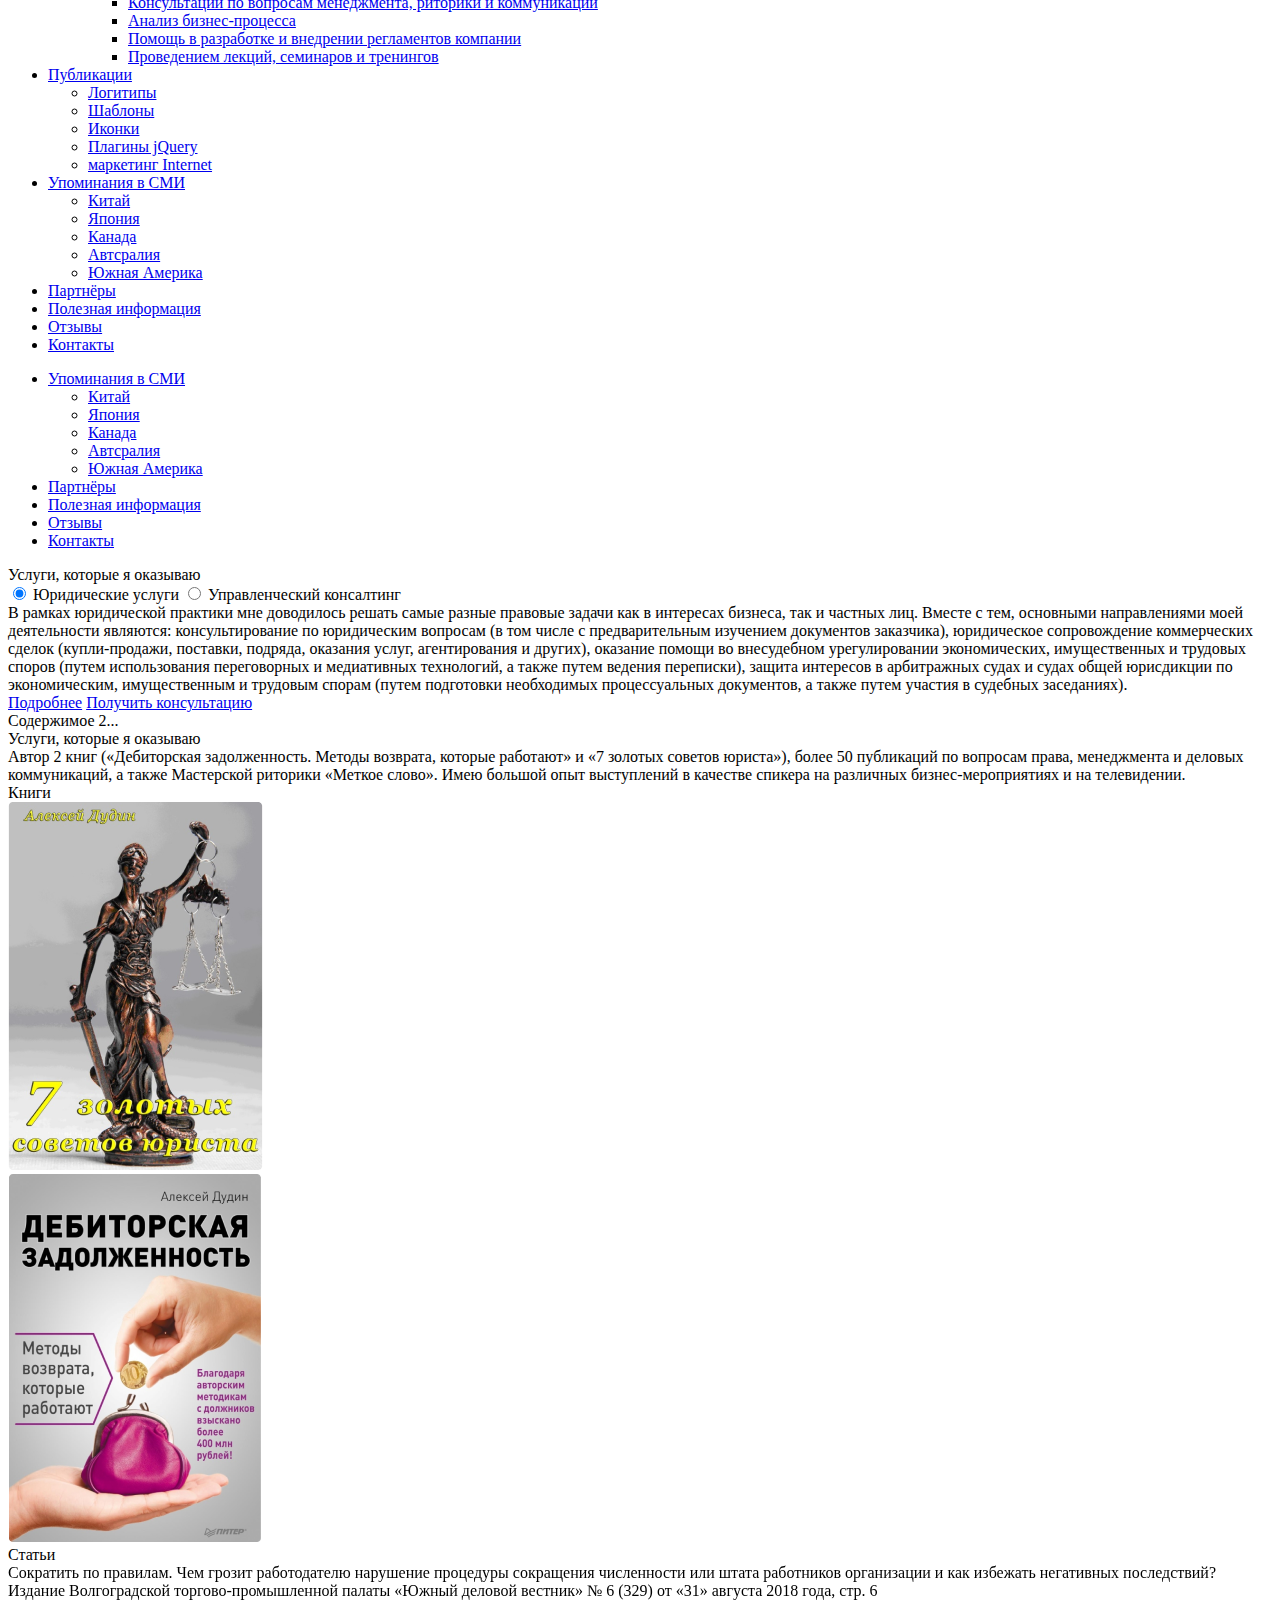
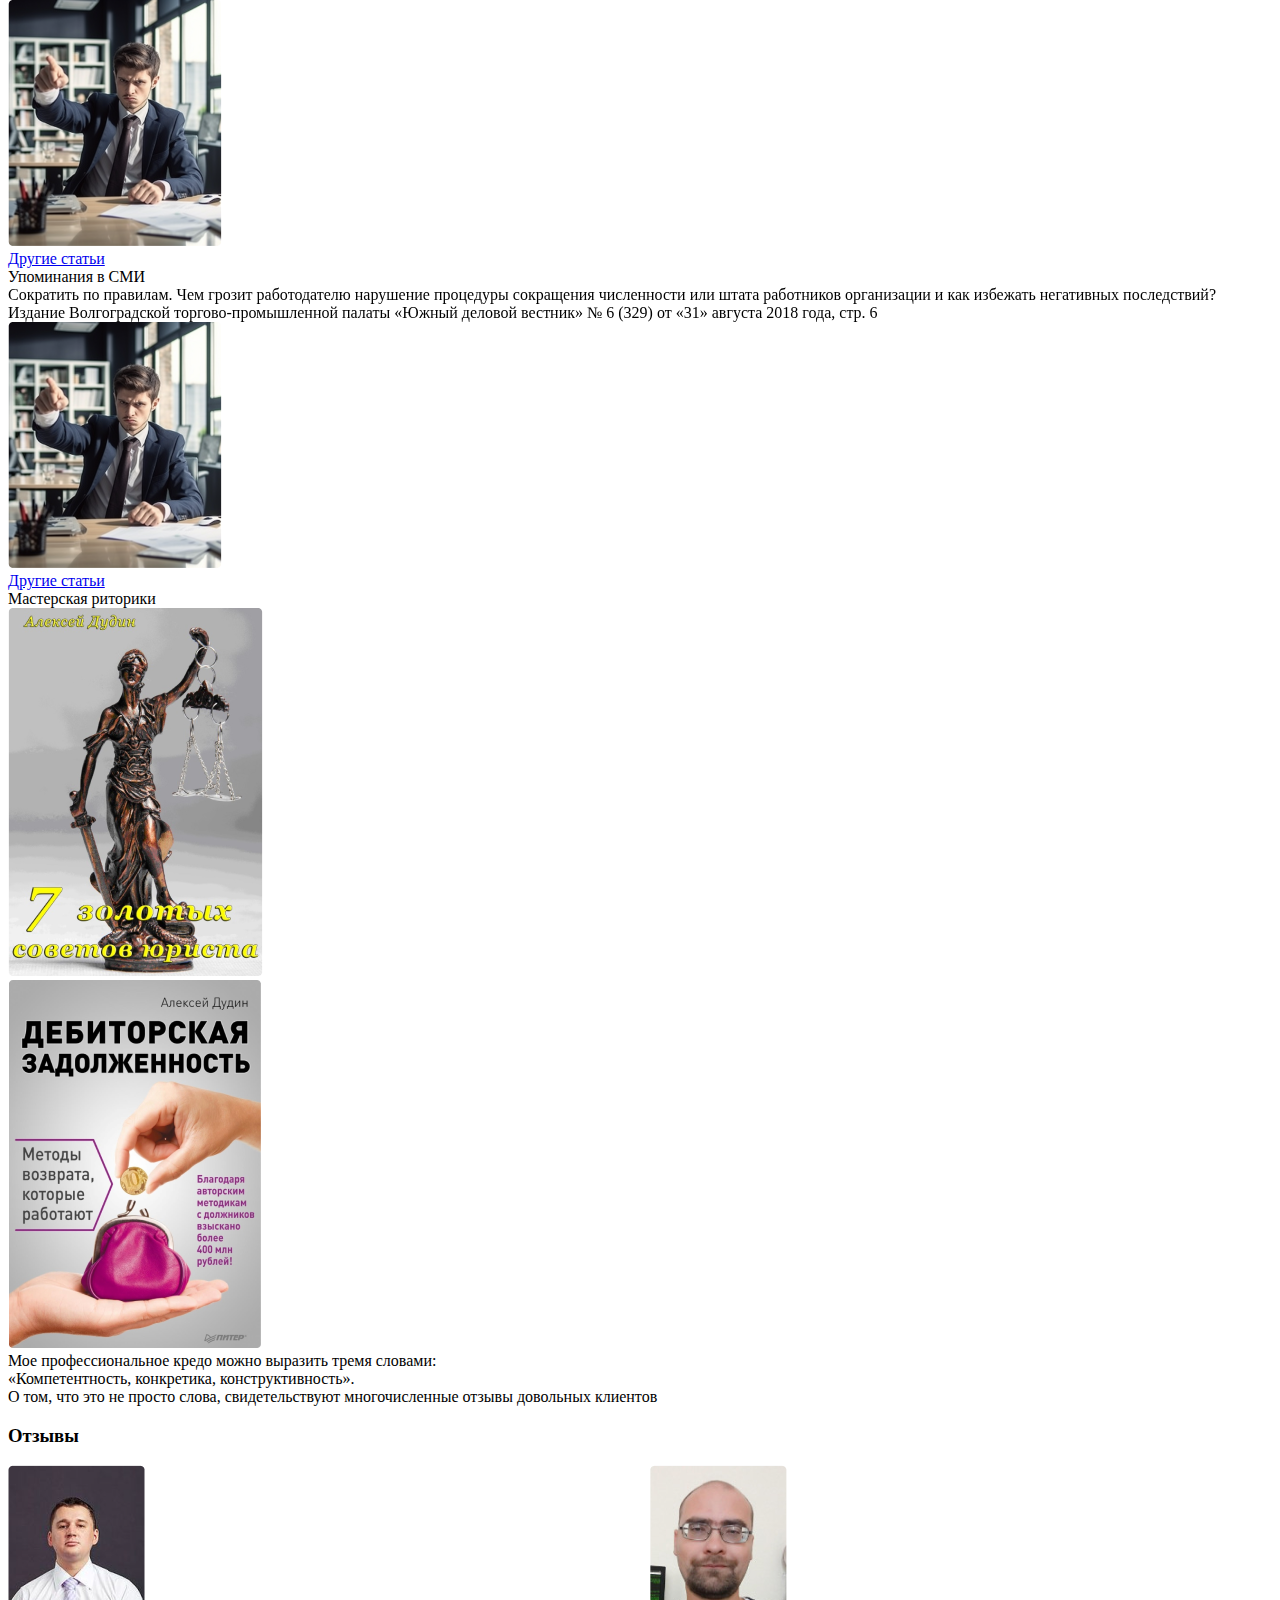
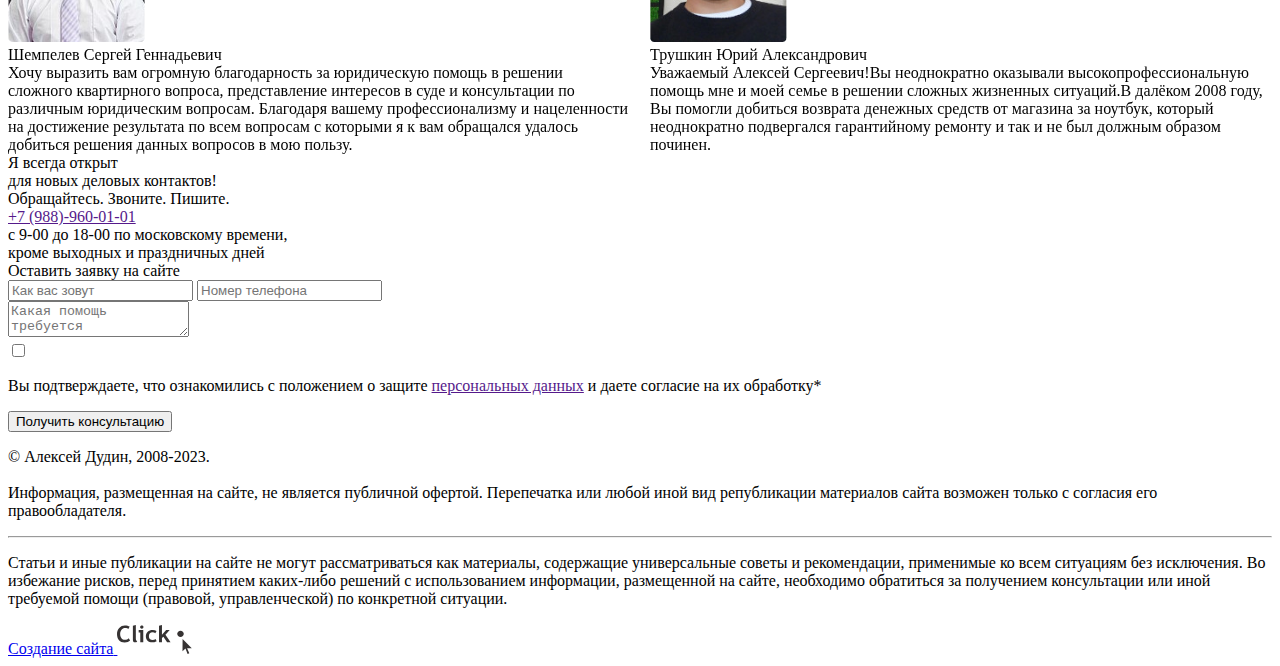
==== commit 290bb998: "New" ====
--- a/index.html
+++ b/index.html
@@ -10,6 +10,8 @@
     <link href="https://fonts.googleapis.com/css2?family=Montserrat:ital,wght@0,400;0,500;0,600;0,700;0,800;0,900;1,400;1,500;1,600;1,700;1,800&display=swap" rel="stylesheet">
     <script type="text/javascript" src="js/plugins/jquery.js"></script>
     <link rel="stylesheet" href="https://cdn.jsdelivr.net/npm/swiper@9/swiper-bundle.min.css" />
+    <link rel="stylesheet" href="plugins/magnific-popup/magnific-popup.css">
+    <link rel="stylesheet" href="scss/popups.css">
 </head>
 <body>
 
@@ -19,7 +21,7 @@
             <div class="container-fluid">
                 <div class="header-inner">
                     <div class="slide-menu-button">
-                        <button class="openbtn" onclick="openNav()">☰</button>
+                        <button class="openbtn" onclick="openNav()"><img src="img/burger.svg"></button>
                     </div>
                     <div class="logo">
                         <div class="logo-img">
@@ -32,6 +34,16 @@
                             <div class="logo-text-subtitle">
                                 Юрист, бизнес - консультант и медиатор <br>
                                 Опыт успешной практики 20 лет
+                            </div>
+                            <div class="phone">
+                                <a href="" class="phone-number">+7 (988)-960-01-01</a>
+                            </div>
+                            <div class="social-items">
+                                <a class="social-item social-ok" href="#"></a>
+                                <a class="social-item social-vk" href="#"></a>
+                                <a class="social-item social-fb" href="#"></a>
+                                <a class="social-item social-inst" href="#"></a>
+                                <a class="social-item social-tg" href="#"></a>
                             </div>
                         </div>
                     </div>
@@ -45,7 +57,7 @@
                         </div>
                         <div class="phone">
                             <a href="" class="phone-number">+7 (988)-960-01-01</a>
-                            <a href="#" class="btn">Связаться</a>
+                            <a href="#pp-call" class="popup-with-zoom btn" >Связаться</a>
                         </div>
                     </div>
                 </div>
@@ -87,60 +99,84 @@
                         </div>
                         <a href="javascript:void(0)" class="closebtn" onclick="closeNav()">×</a>
                     </div>
+                    <div class="sidebar-top">
+                        <div class="sidebar-top-text">
+                            <div class="text">
+                                Дудин Алексей Сергеевич
+                            </div>
+                            <div class="subtext">
+                                info@adudin.ru
+                            </div>
+                        </div>
+                        <div class="sidebar-top-contacts">
+                            <div class="social-items">
+                                <a class="social-item social-ok" href="#"></a>
+                                <a class="social-item social-vk" href="#"></a>
+                                <a class="social-item social-fb" href="#"></a>
+                                <a class="social-item social-inst" href="#"></a>
+                                <a class="social-item social-tg" href="#"></a>
+                            </div>
+                            <div class="phone">
+                                <a href="" class="phone-number">+7 (988)-960-01-01</a>
+                            </div>
+                        </div>
+                    </div>
                     <div class="sidebar-content">
-                        <nav class="sidebar-menu">
-                            <ul class="sidebar-menu-list">
-                                <li class="sidebar-menu-item active"><a href="#">Обо мне</a></li>
-                                <li class="sidebar-menu-item">
-                                    <a href="#">Услуги</a>
-                                    <ul class="sidebar-submenu">
-                                        <li class="sidebar-submenu-item">
-                                            <a href="#">Юридические услуги</a>
-                                            <ul class="sidebar-submenuTree">
-                                                <li class="sidebar-submenuTree-item"><a href="#">Консультирование по юридическим вопросам</a></li>
-                                                <li class="sidebar-submenuTree-item"><a href="#">Юридическое сопровождение коммерческих сделок</a></li>
-                                                <li class="sidebar-submenuTree-item"><a href="#">Помощь во внесудебном урегулировании</a></li>
-                                                <li class="sidebar-submenuTree-item"><a href="#">Защита интересов судах</a></li>
-                                            </ul>
-                                        </li>
-                                        <li class="sidebar-submenu-item">
-                                            <a href="#">Управленческий консалтинг</a>
-                                            <ul class="sidebar-submenuTree">
-                                                <li class="sidebar-submenuTree-item active"><a href="#">Консультации по вопросам менеджмента, риторики и коммуникаций</a></li>
-                                                <li class="sidebar-submenuTree-item"><a href="#">Анализ бизнес-процесса</a></li>
-                                                <li class="sidebar-submenuTree-item"><a href="#">Помощь в разработке и внедрении регламентов компании</a></li>
-                                                <li class="sidebar-submenuTree-item"><a href="#">Проведением лекций, семинаров и тренингов</a></li>
-                                            </ul>
-                                        </li>
-                                    </ul>
-                                </li>
-                                <li class="sidebar-menu-item">
-                                    <a href="#">Публикации</a>
-                                    <ul class="sidebar-submenu">
-                                        <li class="sidebar-submenu-item"><a href="#">Логитипы</a></li>
-                                        <li class="sidebar-submenu-item"><a href="#">Шаблоны</a></li>
-                                        <li class="sidebar-submenu-item"><a href="#">Иконки</a></li>
-                                        <li class="sidebar-submenu-item"><a href="#">Плагины jQuery</a></li>
-                                        <li class="sidebar-submenu-item"><a href="#">маркетинг Internet</a></li>
-                                    </ul>
-                                </li>
-                                <li class="sidebar-menu-item">
-                                    <a href="#">Упоминания в СМИ</a>
-                                    <ul class="sidebar-submenu">
-                                        <li class="sidebar-submenu-item"><a href="#">Китай</a></li>
-                                        <li class="sidebar-submenu-item"><a href="#">Япония</a></li>
-                                        <li class="sidebar-submenu-item"><a href="#">Канада</a></li>
-                                        <li class="sidebar-submenu-item"><a href="#">Автсралия</a></li>
-                                        <li class="sidebar-submenu-item"><a href="#">Южная Америка</a></li>
-                                    </ul>
-                                </li>
-                                <li class="sidebar-menu-item"><a href="#">Партнёры</a></li>
-                                <li class="sidebar-menu-item"><a href="#">Полезная информация</a></li>
-                                <li class="sidebar-menu-item"><a href="#">Отзывы</a></li>
-                                <li class="sidebar-menu-item"><a href="#">Контакты </a></li>
-                            </ul>
-                        </nav>
-                        <div class="sidebar-social">
+                        <div class="sidebar-item">
+                            <nav class="sidebar-menu">
+                                <ul class="sidebar-menu-list">
+                                    <li class="sidebar-menu-item active"><a href="#">Обо мне</a></li>
+                                    <li class="sidebar-menu-item">
+                                        <a href="#">Услуги</a>
+                                        <ul class="sidebar-submenu">
+                                            <li class="sidebar-submenu-item">
+                                                <a href="#">Юридические услуги</a>
+                                                <ul class="sidebar-submenuTree">
+                                                    <li class="sidebar-submenuTree-item"><a href="#">Консультирование по юридическим вопросам</a></li>
+                                                    <li class="sidebar-submenuTree-item"><a href="#">Юридическое сопровождение коммерческих сделок</a></li>
+                                                    <li class="sidebar-submenuTree-item"><a href="#">Помощь во внесудебном урегулировании</a></li>
+                                                    <li class="sidebar-submenuTree-item"><a href="#">Защита интересов судах</a></li>
+                                                </ul>
+                                            </li>
+                                            <li class="sidebar-submenu-item">
+                                                <a href="#">Управленческий консалтинг</a>
+                                                <ul class="sidebar-submenuTree">
+                                                    <li class="sidebar-submenuTree-item active"><a href="#">Консультации по вопросам менеджмента, риторики и коммуникаций</a></li>
+                                                    <li class="sidebar-submenuTree-item"><a href="#">Анализ бизнес-процесса</a></li>
+                                                    <li class="sidebar-submenuTree-item"><a href="#">Помощь в разработке и внедрении регламентов компании</a></li>
+                                                    <li class="sidebar-submenuTree-item"><a href="#">Проведением лекций, семинаров и тренингов</a></li>
+                                                </ul>
+                                            </li>
+                                        </ul>
+                                    </li>
+                                    <li class="sidebar-menu-item">
+                                        <a href="#">Публикации</a>
+                                        <ul class="sidebar-submenu">
+                                            <li class="sidebar-submenu-item"><a href="#">Логитипы</a></li>
+                                            <li class="sidebar-submenu-item"><a href="#">Шаблоны</a></li>
+                                            <li class="sidebar-submenu-item"><a href="#">Иконки</a></li>
+                                            <li class="sidebar-submenu-item"><a href="#">Плагины jQuery</a></li>
+                                            <li class="sidebar-submenu-item"><a href="#">маркетинг Internet</a></li>
+                                        </ul>
+                                    </li>
+                                    <li class="sidebar-menu-item">
+                                        <a href="#">Упоминания в СМИ</a>
+                                        <ul class="sidebar-submenu">
+                                            <li class="sidebar-submenu-item"><a href="#">Китай</a></li>
+                                            <li class="sidebar-submenu-item"><a href="#">Япония</a></li>
+                                            <li class="sidebar-submenu-item"><a href="#">Канада</a></li>
+                                            <li class="sidebar-submenu-item"><a href="#">Автсралия</a></li>
+                                            <li class="sidebar-submenu-item"><a href="#">Южная Америка</a></li>
+                                        </ul>
+                                    </li>
+                                    <li class="sidebar-menu-item"><a href="#">Партнёры</a></li>
+                                    <li class="sidebar-menu-item"><a href="#">Полезная информация</a></li>
+                                    <li class="sidebar-menu-item"><a href="#">Отзывы</a></li>
+                                    <li class="sidebar-menu-item"><a href="#">Контакты </a></li>
+                                </ul>
+                            </nav>
+                        </div>
+                        <div class="sidebar-item">
                             <nav class="sidebar-menu">
                                 <ul class="sidebar-menu-list">
                                     <li class="sidebar-menu-item">
@@ -187,7 +223,7 @@
                                                 защита интересов в арбитражных судах и судах общей юрисдикции по экономическим, имущественным и трудовым спорам (путем подготовки необходимых процессуальных документов, а также путем участия в судебных заседаниях).
                                             </div>
                                             <div class="section-buttons">
-                                                <a href="#" class="btn btn-transparent">Подробнее</a>
+                                                <a href="#" class="btn btn-transparent-radius">Подробнее</a>
                                                 <a href="#" class="btn">Получить консультацию</a>
                                             </div>
                                         </div>
@@ -272,7 +308,7 @@
                                     <div class="swiper-button-prev services-button-prev services-button-articles-prev"></div>
                                 </div>
                                 <div class="btns">
-                                    <a href="#" class="btn btn-transparent">Другие статьи</a>
+                                    <a href="#" class="btn btn-transparent-radius">Другие статьи</a>
                                 </div>
                             </div>
 
@@ -328,7 +364,7 @@
                                     <div class="swiper-button-prev services-button-prev services-button-smi-prev"></div>
                                 </div>
                                 <div class="btns">
-                                    <a href="#" class="btn btn-transparent">Другие статьи</a>
+                                    <a href="#" class="btn btn-transparent-radius">Другие статьи</a>
                                 </div>
                             </div>
                             <div class="services-books">
@@ -418,9 +454,9 @@
                         для новых деловых контактов!
                     </div>
                     <div class="section-footer-contacts-content">
-                       <div class="section-footer-contacts-content-text">
-                           Обращайтесь. Звоните. Пишите.
-                       </div>
+                        <div class="section-footer-contacts-content-text">
+                            Обращайтесь. Звоните. Пишите.
+                        </div>
                         <div class="section-footer-contacts-content-phone">
                             <div class="social">
                                 <div class="social-list">
@@ -450,9 +486,9 @@
                         </div>
                         <div class="request-form-sub">
                             <div class="request-form-sub-agree">
-                                <label>
-                                    <input type="checkbox" name="" id="request-agree">
-                                    Вы подтверждаете, что ознакомились с положением о защите <a href="">персональных данных</a> и даете согласие на их обработку*
+                                <input type="checkbox" name="" id="request-agree">
+                                <label for="request-agree">
+                                    <p>Вы подтверждаете, что ознакомились с положением о защите <a href="">персональных данных</a> и даете согласие на их обработку*</p>
                                 </label>
                             </div>
                             <div class="request-form-sub-submit">
@@ -463,8 +499,9 @@
                 </div>
                 <div class="section-main-footer">
                     <div class="copyright">
-                        <p>© Алексей Дудин, 2008-2023.<br>
-
+                        <p><span>© Алексей Дудин, 2008-2023.</span>
+                            <br>
+                            <br>
                             Информация, размещенная на сайте, не является публичной офертой.
                             Перепечатка или любой иной вид републикации материалов сайта возможен только с согласия его правообладателя.
                         </p>
@@ -473,6 +510,7 @@
                                 <a class="social-item social-ok" href="#"></a>
                                 <a class="social-item social-vk" href="#"></a>
                                 <a class="social-item social-fb" href="#"></a>
+                                <a class="social-item social-tc" href="#"></a>
                                 <a class="social-item social-inst" href="#"></a>
                                 <a class="social-item social-tg" href="#"></a>
                             </div>
@@ -497,8 +535,36 @@
         </footer>
     </div>
 </div>
+
+<div id="pp-call" class="position-relative d-inline-block zoom-anim-dialog mfp-hide pp-call">
+    <div class="pp-call__inner">
+        <div class="pp-content">
+            <div class="h3">Оставить заявку на сайте</div>
+            <div class="pp-form">
+                <form action="#" class="pop-up-form">
+                    <div class="form-group">
+                        <input type="text" class="form-control" id="param-address" placeholder="Артур Белых">
+                    </div>
+                    <div class="form-group">
+                        <input type="text" class="form-control" id="param-address" placeholder="+79954189449">
+                    </div>
+                    <div class="form-group">
+                        <textarea type="text" class="form-control form-control-textarea" placeholder="Какая помощь требуется"></textarea>
+                    </div>
+                    <div class="form-group">
+                        <input type="submit" class="btn" value="Получить консультацию">
+                    </div>
+
+                </form>
+            </div>
+        </div>
+    </div>
+</div>
+
 <script src="https://cdn.jsdelivr.net/npm/swiper@9/swiper-bundle.min.js"></script>
 <script type="text/javascript" src="js/script.js"></script>
 <script type="text/javascript" src="js/front-page.js"></script>
+<script src="plugins/magnific-popup/jquery.magnific-popup.min.js"></script>
+<script src="js/popups.js"></script>
 </body>
 </html>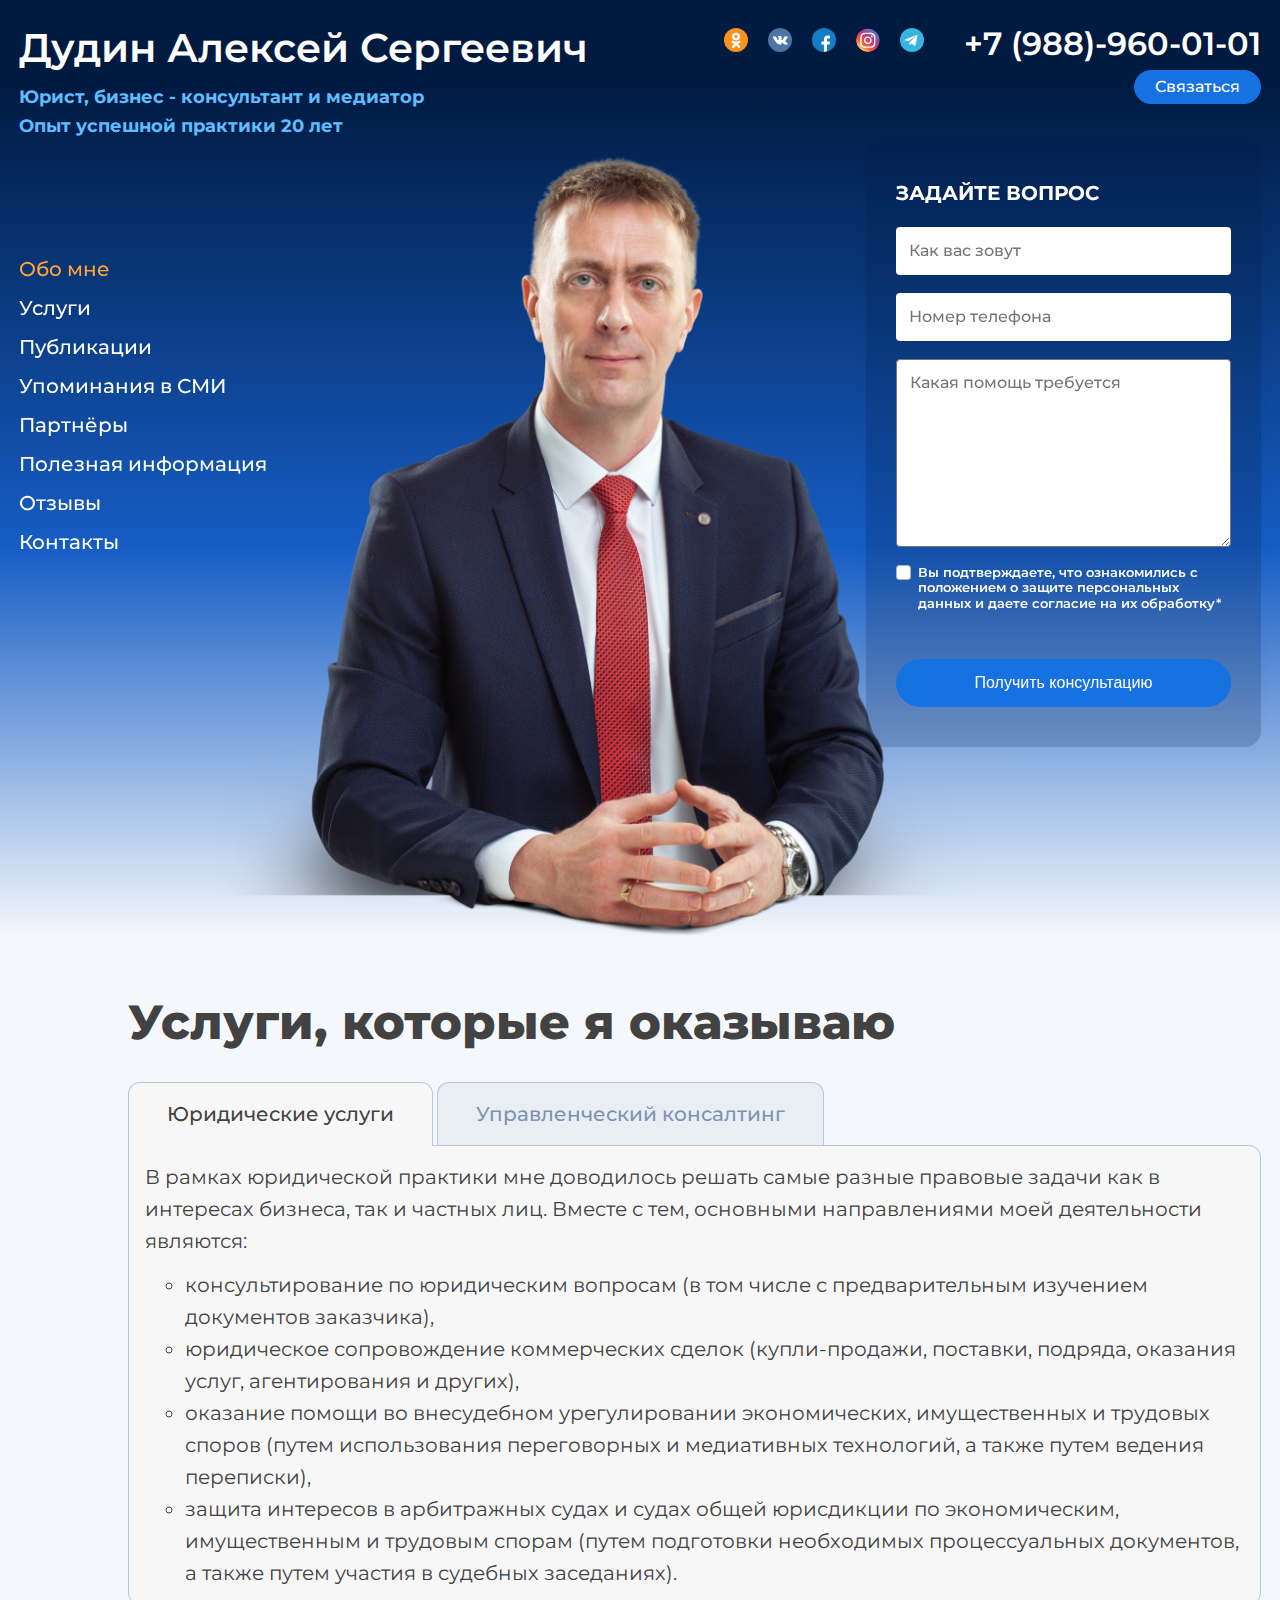
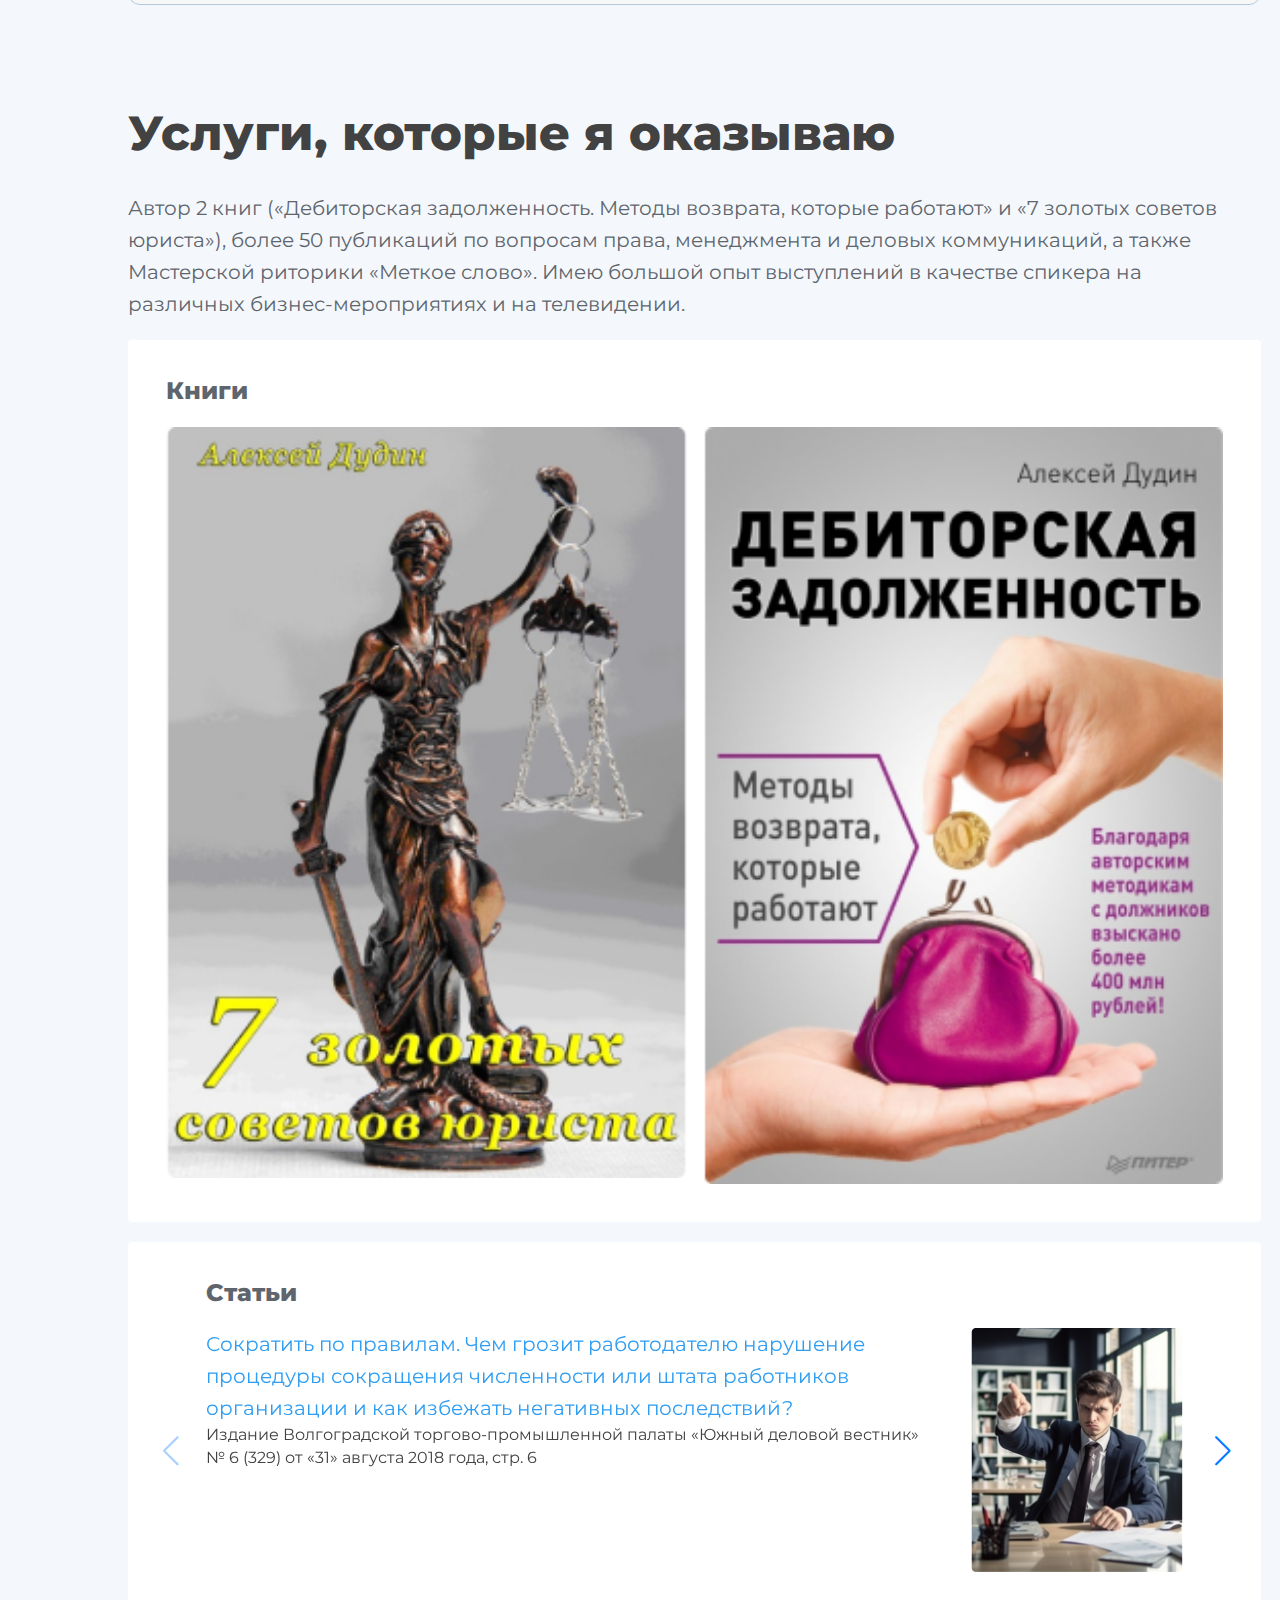
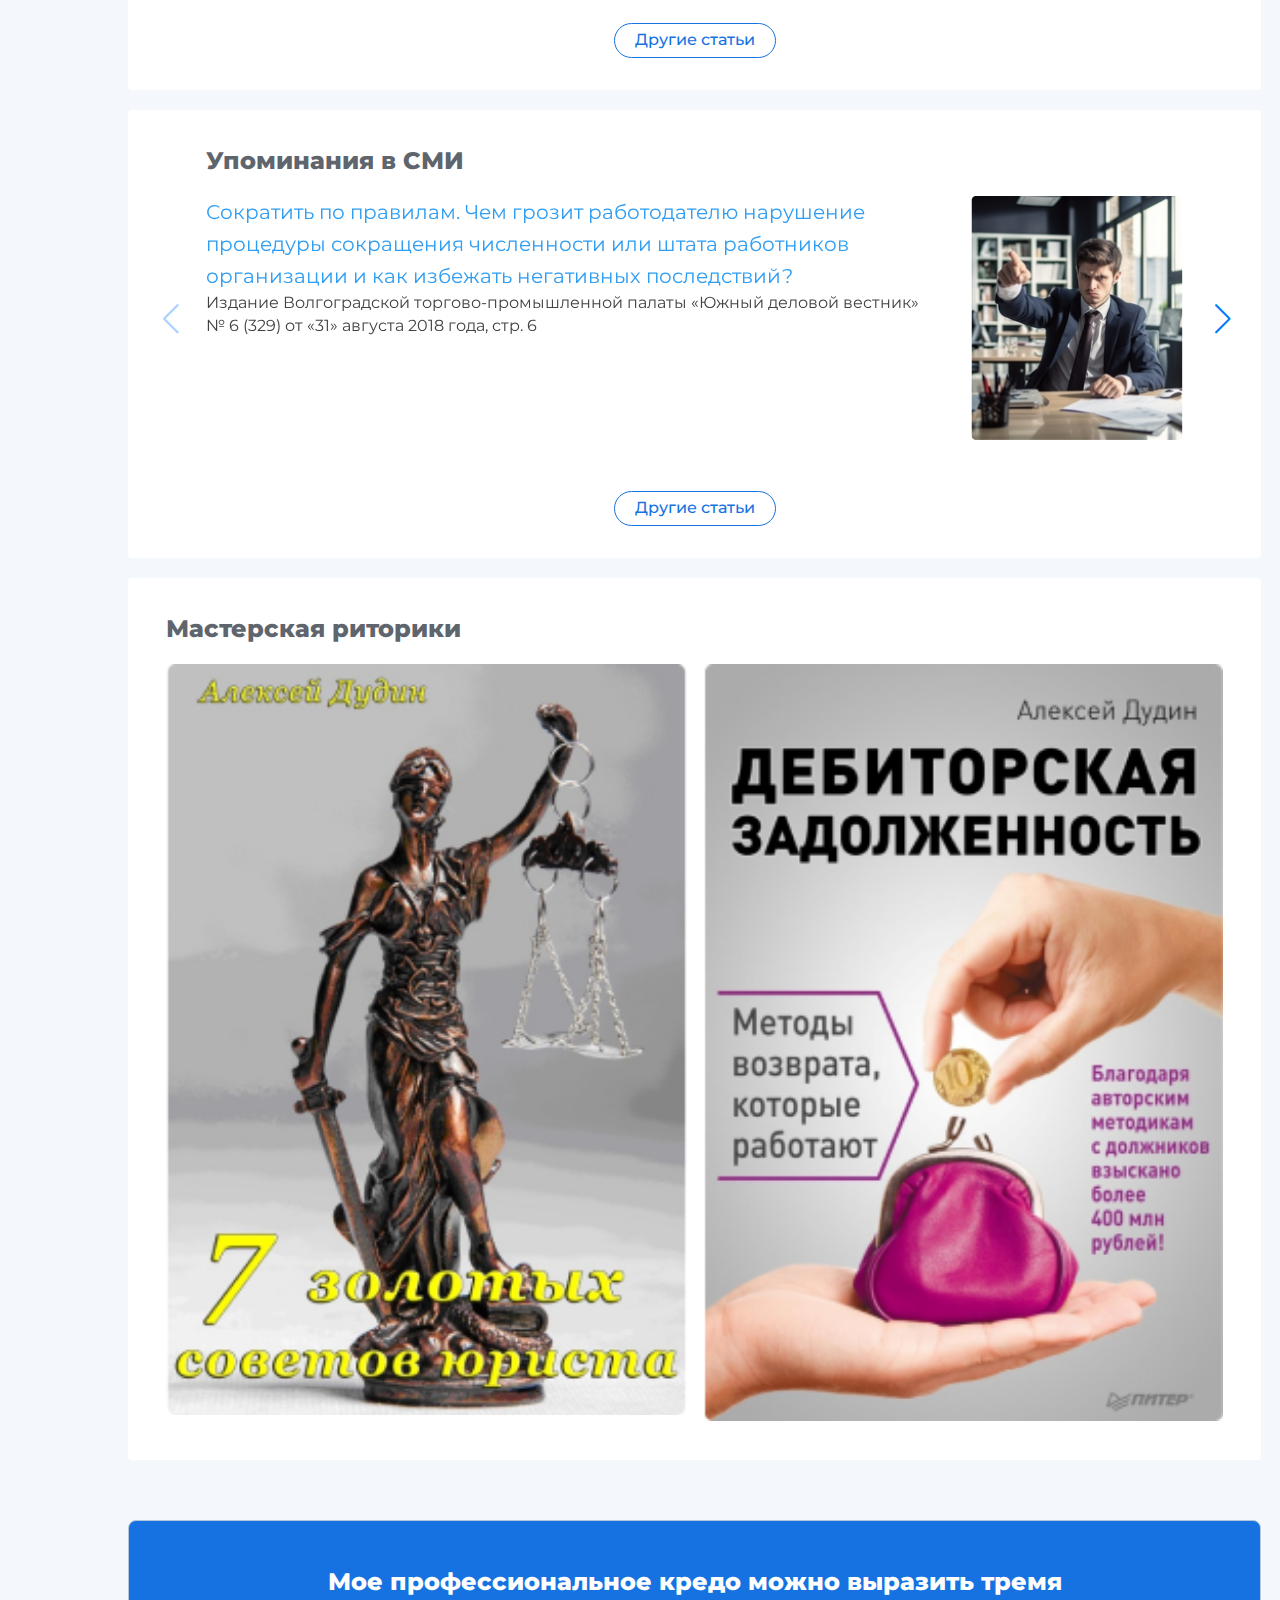
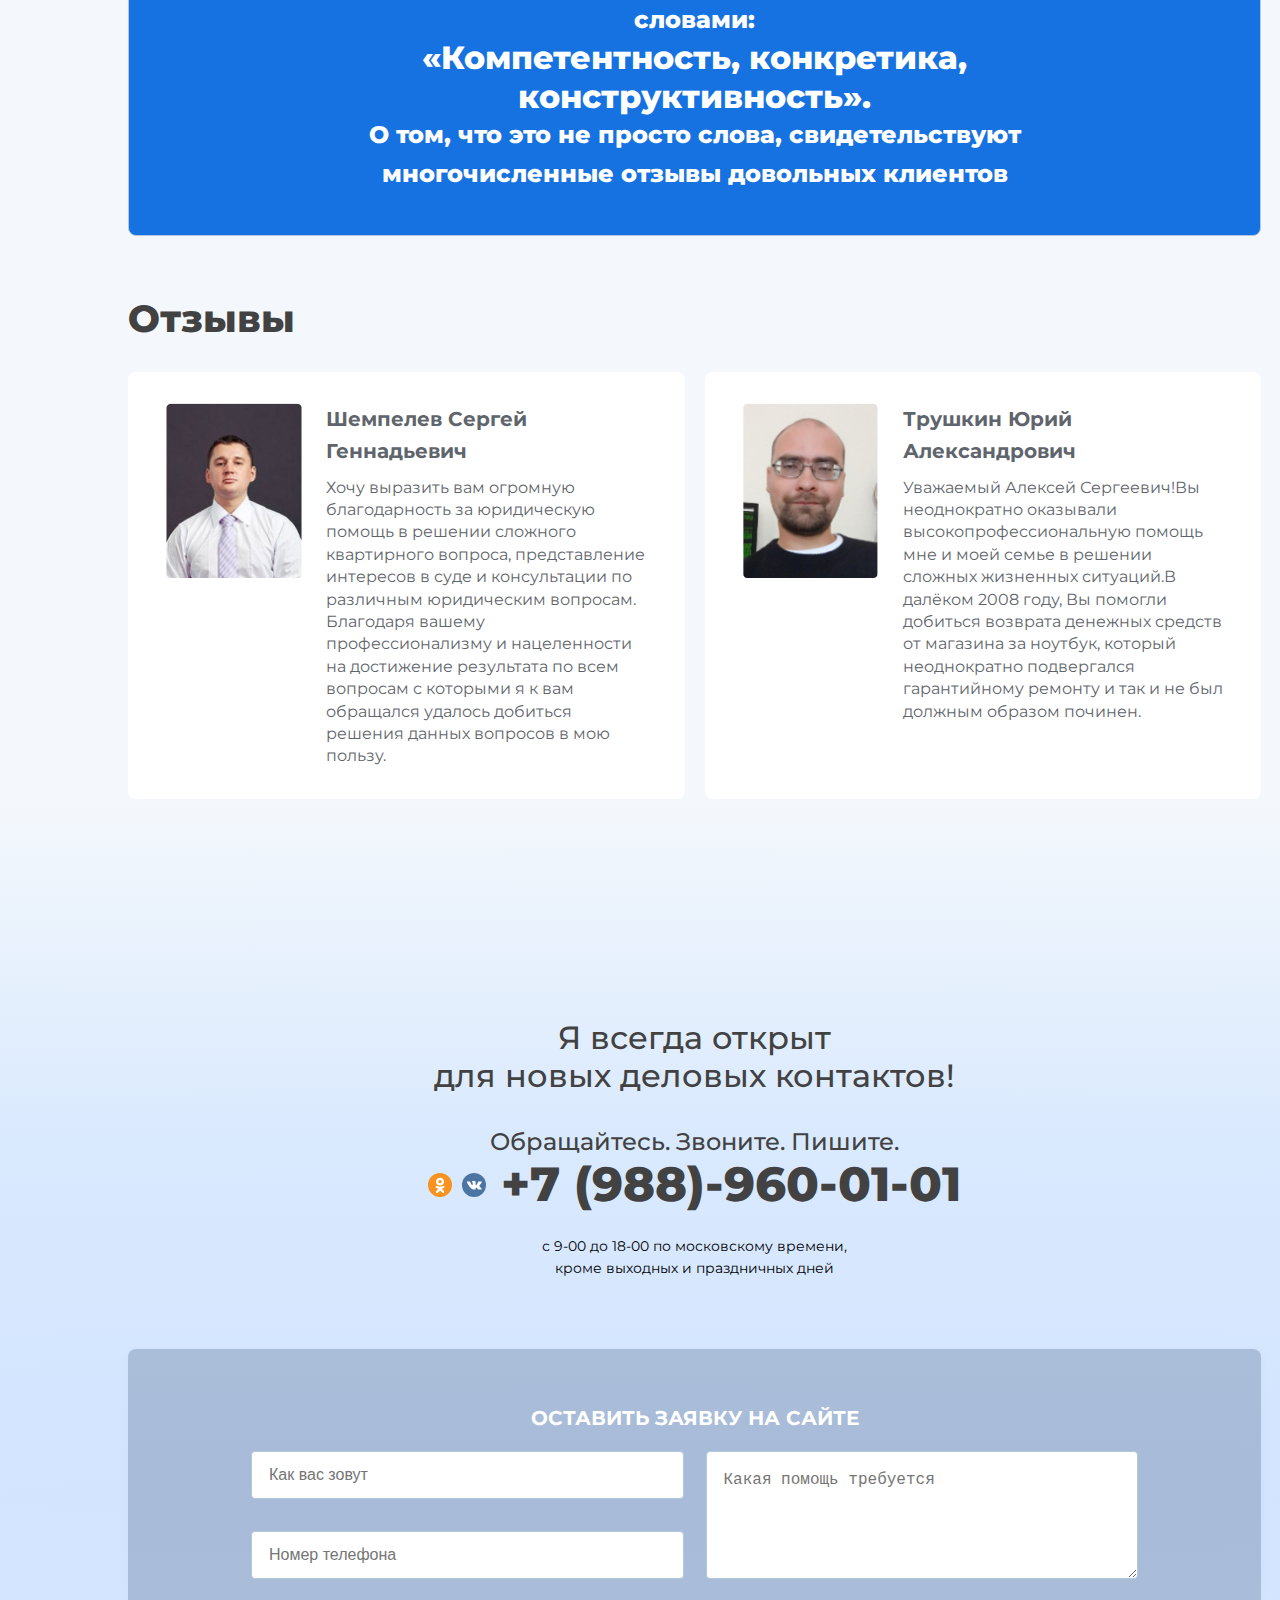
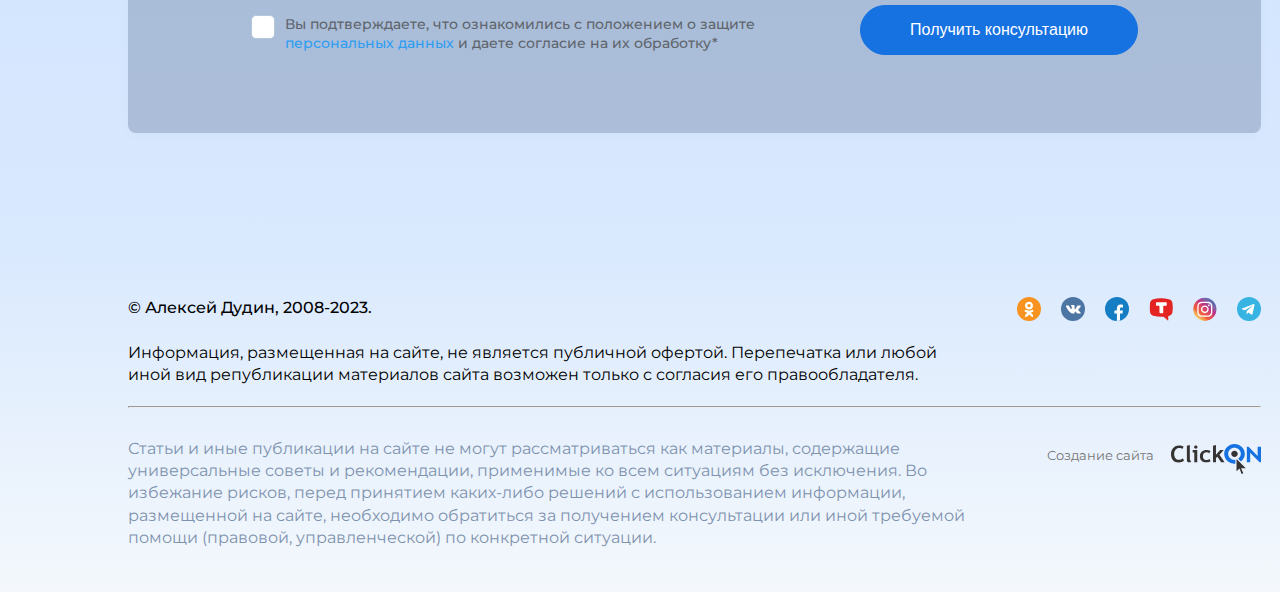
==== commit 10a3ba54: "New" ====
--- a/index.html
+++ b/index.html
@@ -18,7 +18,7 @@
 <div class="all front-page">
     <div class="wrapper">
         <header class="header-main">
-            <div class="container-fluid">
+            <div class="container-header-fluid">
                 <div class="header-inner">
                     <div class="slide-menu-button">
                         <button class="openbtn" onclick="openNav()"><img src="img/burger.svg"></button>
@@ -62,20 +62,20 @@
                     </div>
                 </div>
                 <div class="front-content">
-                    <nav class="menu">
-                        <ul class="menu-list">
-                            <li class="menu-item active"><a href="#">Обо мне</a></li>
-                            <li class="menu-item"><a href="#">Услуги</a></li>
-                            <li class="menu-item"><a href="#">Публикации</a></li>
-                            <li class="menu-item"><a href="#">Упоминания в СМИ</a></li>
-                            <li class="menu-item"><a href="#">Партнёры</a></li>
-                            <li class="menu-item"><a href="#">Полезная информация</a></li>
-                            <li class="menu-item"><a href="#">Отзывы</a></li>
-                            <li class="menu-item"><a href="#">Контакты </a></li>
+                    <nav class="front-menu">
+                        <ul class="front-menu-list">
+                            <li class="front-menu-item active"><a href="#">Обо мне</a></li>
+                            <li class="front-menu-item"><a href="#">Услуги</a></li>
+                            <li class="front-menu-item"><a href="#">Публикации</a></li>
+                            <li class="front-menu-item"><a href="#">Упоминания в СМИ</a></li>
+                            <li class="front-menu-item"><a href="#">Партнёры</a></li>
+                            <li class="front-menu-item"><a href="#">Полезная информация</a></li>
+                            <li class="front-menu-item"><a href="#">Отзывы</a></li>
+                            <li class="front-menu-item"><a href="#">Контакты </a></li>
                         </ul>
                     </nav>
                     <div class="front-logo">
-                        <img src="img/frontlogo.png" alt="">
+                        <img src="img/frontlogo.png" class="front-logo-img" alt="">
                     </div>
                     <div class="front-form">
                         <div class="front-form-title">
@@ -86,7 +86,7 @@
                             <input type="text" class="form-field" placeholder="Номер телефона">
                             <textarea class="form-field-textarea" placeholder="Какая помощь требуется"></textarea>
                             <input id="agree" class="form-field-agree" type="checkbox" name="" ><label for="agree">Вы подтверждаете, что ознакомились с положением о защите персональных данных и даете согласие на их обработку*</label>
-                            <input type="submit" class="btn" value="Получить консультацию">
+                            <input type="submit" class="btn" style="width: 100%; height: 48px" value="Получить консультацию">
                         </div>
                     </div>
                 </div>
@@ -207,33 +207,28 @@
                         <div class="section-front-title">
                             Услуги, которые я оказываю
                         </div>
-                            <div class="tabs">
-                                <input type="radio" name="tab-btn" id="tab-btn-1" value="" checked>
-                                <label for="tab-btn-1">Юридические услуги</label>
-                                <input type="radio" name="tab-btn" id="tab-btn-2" value="">
-                                <label for="tab-btn-2">Управленческий консалтинг</label>
-                                <div id="content-1">
-                                    <div class="section">
-                                        <div class="section-content">
-                                            <div class="section-text">
-                                                В рамках юридической практики мне доводилось решать самые разные правовые задачи как в интересах бизнеса, так и частных лиц. Вместе с тем, основными направлениями моей деятельности являются:
-                                                консультирование по юридическим вопросам (в том числе с предварительным изучением документов заказчика),
-                                                юридическое сопровождение коммерческих сделок (купли-продажи, поставки, подряда, оказания услуг, агентирования и других),
-                                                оказание помощи во внесудебном урегулировании экономических, имущественных и трудовых споров (путем использования переговорных и медиативных технологий, а также путем ведения переписки),
-                                                защита интересов в арбитражных судах и судах общей юрисдикции по экономическим, имущественным и трудовым спорам (путем подготовки необходимых процессуальных документов, а также путем участия в судебных заседаниях).
-                                            </div>
-                                            <div class="section-buttons">
-                                                <a href="#" class="btn btn-transparent-radius">Подробнее</a>
-                                                <a href="#" class="btn">Получить консультацию</a>
-                                            </div>
-                                        </div>
-                                    </div>
-                                </div>
-                                <div id="content-2">
-                                    Содержимое 2...
-                                </div>
-                            </div>
-                    </div>
+                        <div class="container-tab">
+                            <ul class="accordion-tabs">
+                                <li class="tab-head-cont">
+                                    <a href="#" class="is-active tabs-icon">Юридические услуги</a>
+                                    <section>
+                                        <p>В рамках юридической практики мне доводилось решать самые разные правовые задачи как в интересах бизнеса, так и частных лиц. Вместе с тем, основными направлениями моей деятельности являются:</p>
+                                        <ul>
+                                            <li>консультирование по юридическим вопросам (в том числе с предварительным изучением документов заказчика),</li>
+                                            <li>юридическое сопровождение коммерческих сделок (купли-продажи, поставки, подряда, оказания услуг, агентирования и других),</li>
+                                            <li>оказание помощи во внесудебном урегулировании экономических, имущественных и трудовых споров (путем использования переговорных и медиативных технологий, а также путем ведения переписки),</li>
+                                            <li>защита интересов в арбитражных судах и судах общей юрисдикции по экономическим, имущественным и трудовым спорам (путем подготовки необходимых процессуальных документов, а также путем участия в судебных заседаниях).</li>
+                                        </ul>
+                                    </section>
+                                </li>
+                                <li class="tab-head-cont">
+                                    <a href="#" class="tabs-icon">Управленческий консалтинг</a>
+                                    <section>
+                                        <p>Проснувшись однажды утром после беспокойного сна, Грегор Замза обнаружил, что он у себя в постели превратился в страшное насекомое. Лежа на панцирнотвердой спине, он видел, стоило ему приподнять голову, свой коричневый, выпуклый, разделенный дугообразными чешуйками живот, на верхушке которого еле держалось готовое вот-вот окончательно сползти одеяло. Его многочисленные, убого тонкие по сравнению с остальным телом ножки беспомощно копошились у него перед глазами. «Что со мной случилось?» – подумал он. Это не было сном. Его комната, настоящая, разве что слишком маленькая, но обычная комната, мирно покоилась в своих четырех хорошо знакомых стенах.</p>
+                                    </section>
+                                </li>
+                            </ul>
+                        </div>
                     </div>
                     <div class="section-front">
                         <div class="section-front-title">
@@ -265,9 +260,9 @@
                                         <div class="swiper-wrapper">
                                             <div class="swiper-slide">
                                                 <div class="text">
-                                                    <div class="title">
+                                                    <a href="#" class="title">
                                                         Сократить по правилам. Чем грозит работодателю нарушение процедуры сокращения численности или штата работников организации и как избежать негативных последствий?
-                                                    </div>
+                                                    </a>
                                                     <div class="subtext">
                                                         Издание Волгоградской торгово-промышленной палаты «Южный деловой вестник» № 6 (329) от «31» августа 2018 года, стр. 6
                                                     </div>
@@ -278,9 +273,9 @@
                                             </div>
                                             <div class="swiper-slide">
                                                 <div class="text">
-                                                    <div class="title">
+                                                    <a href="#" class="title">
                                                         Здание Волгоградской торгово-промышленной палаты
-                                                    </div>
+                                                    </a>
                                                     <div class="subtext">
                                                         Издание Волгоградской торгово-промышленной палаты «Южный деловой вестник» № 6 (329) от «31» августа 2018 года, стр. 6
                                                     </div>
@@ -291,9 +286,9 @@
                                             </div>
                                             <div class="swiper-slide">
                                                 <div class="text">
-                                                    <div class="title">
+                                                    <a href="#" class="title">
                                                         Кроме того стоит отметить, что я являюсь автором 2 книг
-                                                    </div>
+                                                    </a>
                                                     <div class="subtext">
                                                         Издание Волгоградской торгово-промышленной палаты «Южный деловой вестник» № 6 (329) от «31» августа 2018 года, стр. 6
                                                     </div>
@@ -321,9 +316,9 @@
                                         <div class="swiper-wrapper">
                                             <div class="swiper-slide">
                                                 <div class="text">
-                                                    <div class="title">
+                                                    <a href="#" class="title">
                                                         Сократить по правилам. Чем грозит работодателю нарушение процедуры сокращения численности или штата работников организации и как избежать негативных последствий?
-                                                    </div>
+                                                    </a>
                                                     <div class="subtext">
                                                         Издание Волгоградской торгово-промышленной палаты «Южный деловой вестник» № 6 (329) от «31» августа 2018 года, стр. 6
                                                     </div>
@@ -333,23 +328,23 @@
                                                 </div>
                                             </div>
                                             <div class="swiper-slide">
-                                                <div class="text">
+                                                <a href="#" class="text">
                                                     <div class="title">
                                                         Здание Волгоградской торгово-промышленной палаты
                                                     </div>
                                                     <div class="subtext">
                                                         Издание Волгоградской торгово-промышленной палаты «Южный деловой вестник» № 6 (329) от «31» августа 2018 года, стр. 6
                                                     </div>
-                                                </div>
+                                                </a>
                                                 <div class="img">
                                                     <img src="img/image43.png" alt="">
                                                 </div>
                                             </div>
                                             <div class="swiper-slide">
                                                 <div class="text">
-                                                    <div class="title">
+                                                    <a href="#" class="title">
                                                         Кроме того стоит отметить, что я являюсь автором 2 книг
-                                                    </div>
+                                                    </a>
                                                     <div class="subtext">
                                                         Издание Волгоградской торгово-промышленной палаты «Южный деловой вестник» № 6 (329) от «31» августа 2018 года, стр. 6
                                                     </div>
--- a/style.css
+++ b/style.css
@@ -0,0 +1,2322 @@
+@charset "UTF-8";
+/*variables*/
+header {
+  margin-top: 40px;
+  margin-bottom: 47px; }
+  header .header-inner {
+    display: flex;
+    flex-wrap: wrap;
+    justify-content: space-between;
+    align-items: center;
+    margin-bottom: 32px;
+    width: 100%; }
+    header .header-inner .logo {
+      display: flex;
+      align-items: center; }
+      header .header-inner .logo-text {
+        margin-left: 27px; }
+        header .header-inner .logo-text-title {
+          font-weight: 700;
+          font-size: 24px;
+          line-height: 100%;
+          color: #424242; }
+        header .header-inner .logo-text-subtitle {
+          font-weight: 400;
+          font-size: 16px;
+          line-height: 140%;
+          color: #7E92AE;
+          margin-top: 15px; }
+    header .header-inner .contacts {
+      display: flex;
+      align-items: flex-start; }
+      header .header-inner .contacts .social-items {
+        display: flex;
+        flex-wrap: wrap;
+        gap: 20px; }
+      header .header-inner .contacts .phone {
+        display: flex;
+        flex-direction: column;
+        align-items: flex-end;
+        margin-left: 40px; }
+        header .header-inner .contacts .phone-number {
+          font-weight: 700;
+          font-size: 20px;
+          line-height: 160%;
+          color: #424242;
+          margin-bottom: 10px; }
+          header .header-inner .contacts .phone-number:hover {
+            color: #FFA735; }
+  header .menu {
+    border-bottom: 1px solid #B3C8DB;
+    border-top: 1px solid #B3C8DB;
+    display: flex;
+    justify-content: center; }
+    header .menu-list {
+      display: grid;
+      flex-wrap: wrap;
+      grid-template-columns: repeat(auto-fit, minmax(50px, max-content));
+      column-gap: 53px;
+      row-gap: 12px;
+      list-style-type: none;
+      margin: 0;
+      width: 100%;
+      justify-content: space-between;
+      padding: unset; }
+    header .menu-item {
+      padding: 10px 3px; }
+      header .menu-item a {
+        color: #424242;
+        font-weight: 500; }
+        header .menu-item a:hover {
+          color: #FFA735; }
+      header .menu-item.active {
+        border-bottom: 2px solid #7E92AE; }
+        header .menu-item.active a {
+          color: #7E92AE; }
+      header .menu-item .submenu {
+        z-index: 1000;
+        position: absolute;
+        display: none;
+        padding: 40px;
+        background-color: #FFFFFF;
+        margin-top: 11px; }
+        header .menu-item .submenu-item {
+          list-style-type: none; }
+          header .menu-item .submenu-item a {
+            font-weight: 700;
+            font-size: 18px;
+            line-height: 160%;
+            color: #7E92AE; }
+            header .menu-item .submenu-item a:hover {
+              color: #FFA735; }
+          header .menu-item .submenu-item.active a {
+            color: #FFA735; }
+          header .menu-item .submenu-item .submenuTree {
+            padding: 5px 15px; }
+            header .menu-item .submenu-item .submenuTree-item {
+              list-style-type: none; }
+              header .menu-item .submenu-item .submenuTree-item a {
+                font-weight: 500;
+                font-size: 16px;
+                line-height: 160%; }
+                header .menu-item .submenu-item .submenuTree-item a:hover {
+                  color: #FFA735; }
+              header .menu-item .submenu-item .submenuTree-item.active a {
+                color: #FFA735; }
+  @media (max-width: 1366px) {
+    header {
+      margin-top: 28px;
+      margin-bottom: 32px; }
+      header .header-inner {
+        margin-bottom: 19px; }
+        header .header-inner .logo {
+          align-items: flex-start; }
+          header .header-inner .logo-img {
+            width: 40px;
+            height: 40px; }
+      header .menu {
+        border-bottom: none; }
+        header .menu-list {
+          display: none; } }
+  @media (max-width: 1024px) {
+    header .header-inner .logo-text-title {
+      margin-top: unset;
+      font-size: 18px; }
+    header .header-inner .logo-text-subtitle {
+      font-size: 16px; }
+    header .header-inner .contacts .phone {
+      margin-left: 18px; }
+      header .header-inner .contacts .phone-number {
+        font-size: 18px; } }
+  header .slide-menu .sidebar::-webkit-scrollbar {
+    display: none; }
+  header .slide-menu .sidebar {
+    height: 100%;
+    width: 0;
+    position: fixed;
+    z-index: 1000;
+    top: 0;
+    left: 0;
+    background-color: #fff;
+    transition: 0.5s;
+    display: grid;
+    flex-wrap: wrap;
+    grid-template-columns: 1fr;
+    overflow: auto; }
+    header .slide-menu .sidebar-top {
+      display: grid;
+      grid-template-columns: 1fr 1fr;
+      padding-top: 60px;
+      padding-left: 120px; }
+      header .slide-menu .sidebar-top-text {
+        margin-bottom: 60px; }
+        header .slide-menu .sidebar-top-text .text {
+          font-weight: 700;
+          font-size: 24px;
+          line-height: 100%;
+          color: #B3C8DB; }
+        header .slide-menu .sidebar-top-text .subtext {
+          margin-top: 8px;
+          font-weight: 500;
+          font-size: 20px;
+          line-height: 160%;
+          color: #1772E1; }
+      header .slide-menu .sidebar-top-contacts {
+        margin-bottom: 20px; }
+        header .slide-menu .sidebar-top-contacts .social-items {
+          display: flex;
+          gap: 20px; }
+        header .slide-menu .sidebar-top-contacts .phone-number {
+          margin-top: 18px;
+          font-weight: 500;
+          font-size: 20px;
+          line-height: 160%;
+          display: flex;
+          align-items: center;
+          color: #5F656C; }
+          header .slide-menu .sidebar-top-contacts .phone-number:hover {
+            color: #FFA740; }
+    header .slide-menu .sidebar-content {
+      padding-left: 120px;
+      padding-top: 40px;
+      display: grid;
+      grid-template-columns: 1fr 1fr; }
+      header .slide-menu .sidebar-content::-webkit-scrollbar {
+        display: none; }
+      header .slide-menu .sidebar-content .sidebar-menu-list {
+        list-style-type: none;
+        margin: 0;
+        padding-inline-start: unset; }
+      header .slide-menu .sidebar-content .sidebar-menu-item {
+        padding: 10px 3px; }
+        header .slide-menu .sidebar-content .sidebar-menu-item a {
+          font-weight: 800;
+          font-size: 24px;
+          line-height: 160%;
+          color: #424242; }
+          header .slide-menu .sidebar-content .sidebar-menu-item a:hover {
+            color: #FFA735; }
+        header .slide-menu .sidebar-content .sidebar-menu-item.active a {
+          color: #FFA735; }
+        header .slide-menu .sidebar-content .sidebar-menu-item .sidebar-submenu {
+          display: block;
+          padding: 5px;
+          background-color: #FFFFFF;
+          margin-top: 11px; }
+          header .slide-menu .sidebar-content .sidebar-menu-item .sidebar-submenu-item {
+            list-style-type: none; }
+            header .slide-menu .sidebar-content .sidebar-menu-item .sidebar-submenu-item a {
+              font-weight: 700;
+              font-size: 18px;
+              line-height: 160%;
+              color: #7E92AE; }
+              header .slide-menu .sidebar-content .sidebar-menu-item .sidebar-submenu-item a:hover {
+                color: #FFA735; }
+            header .slide-menu .sidebar-content .sidebar-menu-item .sidebar-submenu-item.active a {
+              color: #FFA735; }
+            header .slide-menu .sidebar-content .sidebar-menu-item .sidebar-submenu-item .sidebar-submenuTree {
+              padding: 5px 15px; }
+              header .slide-menu .sidebar-content .sidebar-menu-item .sidebar-submenu-item .sidebar-submenuTree-item {
+                list-style-type: none; }
+                header .slide-menu .sidebar-content .sidebar-menu-item .sidebar-submenu-item .sidebar-submenuTree-item a {
+                  font-weight: 400;
+                  font-size: 16px;
+                  line-height: 160%; }
+                  header .slide-menu .sidebar-content .sidebar-menu-item .sidebar-submenu-item .sidebar-submenuTree-item a:hover {
+                    color: #FFA735; }
+                header .slide-menu .sidebar-content .sidebar-menu-item .sidebar-submenu-item .sidebar-submenuTree-item.active a {
+                  color: #FFA735; }
+    header .slide-menu .sidebar .slide-closebtn {
+      border-right: 1px solid #C4D6E7;
+      top: 0;
+      display: flex;
+      height: 100%;
+      flex-direction: column;
+      padding: 12px;
+      position: absolute; }
+      header .slide-menu .sidebar .slide-closebtn .slide-logo {
+        position: absolute;
+        top: 60px; }
+        header .slide-menu .sidebar .slide-closebtn .slide-logo img {
+          width: 48px;
+          height: 48px; }
+      header .slide-menu .sidebar .slide-closebtn .closebtn {
+        font-size: 58px;
+        cursor: pointer;
+        background-color: transparent;
+        color: #7E92AE;
+        border: none;
+        font-weight: 200;
+        transition: 120ms;
+        padding: 10px;
+        margin: auto;
+        z-index: 100; }
+      header .slide-menu .sidebar .slide-closebtn .closebtn:hover {
+        transition: 120ms;
+        color: #1772E1; }
+      header .slide-menu .sidebar .slide-closebtn:hover {
+        border-right: 1px solid #1772E1; }
+  @media screen and (max-height: 450px) {
+    header .slide-menu .sidebar {
+      padding-top: 15px; }
+    header .slide-menu .sidebar a {
+      font-size: 18px; } }
+  @media (max-width: 1024px) {
+    header .header-inner {
+      flex-wrap: unset;
+      flex-direction: row; }
+    header .slide-menu .sidebar {
+      height: 100%;
+      width: 0;
+      position: fixed;
+      z-index: 1;
+      top: 0;
+      left: 0;
+      background-color: #fff;
+      transition: 0.5s;
+      display: grid;
+      flex-wrap: wrap;
+      grid-template-columns: 1fr;
+      overflow: auto; }
+      header .slide-menu .sidebar-top {
+        display: flex;
+        flex-wrap: wrap;
+        padding-left: 15px;
+        padding-right: 15px;
+        padding-top: 20px;
+        gap: 20px; }
+        header .slide-menu .sidebar-top-text {
+          margin-bottom: unset; }
+      header .slide-menu .sidebar-content {
+        overflow: unset;
+        padding-top: unset;
+        padding-bottom: 50px;
+        display: flex;
+        flex-wrap: wrap;
+        padding-left: 15px; }
+        header .slide-menu .sidebar-content::-webkit-scrollbar {
+          display: none; }
+        header .slide-menu .sidebar-content .sidebar-menu-list {
+          display: grid;
+          flex-wrap: wrap;
+          grid-template-columns: repeat(1, minmax(50px, max-content));
+          column-gap: 53px;
+          row-gap: 12px;
+          justify-content: center;
+          list-style-type: none;
+          margin: 0;
+          padding-right: 15px; }
+      header .slide-menu .sidebar .slide-closebtn {
+        padding: 0  0 0 15px;
+        border-right: unset;
+        position: relative; }
+        header .slide-menu .sidebar .slide-closebtn .slide-logo {
+          display: none; }
+        header .slide-menu .sidebar .slide-closebtn .closebtn {
+          margin: unset;
+          padding: unset; } }
+
+@media screen and (max-width: 1024px) and (max-height: 450px) {
+  header .slide-menu .sidebar {
+    padding-top: 15px; }
+  header .slide-menu .sidebar a {
+    font-size: 18px; } }
+  @media (max-width: 914px) {
+    header .header-inner {
+      justify-content: center; }
+      header .header-inner .slide-menu-button {
+        border: unset;
+        justify-content: flex-start;
+        position: fixed;
+        top: 34px;
+        left: 32px;
+        z-index: 1;
+        height: auto;
+        width: auto;
+        padding: 9px; }
+        header .header-inner .slide-menu-button .openbtn {
+          font-size: unset; }
+      header .header-inner .logo {
+        align-items: center;
+        flex-direction: column; }
+        header .header-inner .logo-img {
+          width: 72px;
+          height: 72px; }
+        header .header-inner .logo-text {
+          margin-top: 20px;
+          text-align: center;
+          margin-left: unset; }
+          header .header-inner .logo-text-title {
+            font-size: 18px; }
+          header .header-inner .logo-text-subtitle {
+            display: none; }
+      header .header-inner .contacts .social-items {
+        display: none; }
+      header .header-inner .contacts .phone {
+        margin-left: unset; }
+        header .header-inner .contacts .phone-number {
+          display: none; }
+        header .header-inner .contacts .phone .btn {
+          position: fixed;
+          top: 43px;
+          right: 32px;
+          z-index: 10000;
+          padding: 6px 15px;
+          content: url("/img/subtract.svg"); } }
+
+.main-content .section {
+  margin: 60px 0;
+  display: grid; }
+  .main-content .section .container-second-fluid {
+    padding: unset; }
+  .main-content .section-image-left {
+    margin-right: 40px;
+    float: left; }
+    .main-content .section-image-left img {
+      border-radius: 4px; }
+  .main-content .section-image-right {
+    margin-left: 40px;
+    float: right; }
+    .main-content .section-image-right img {
+      border-radius: 4px; }
+  .main-content .section-filter {
+    width: 100%;
+    background: #E8EEF4;
+    border-radius: 8px; }
+    .main-content .section-filter .form {
+      padding: 24px 20px;
+      display: flex;
+      flex-direction: row;
+      gap: 20px; }
+      .main-content .section-filter .form .ss-main {
+        height: 48px; }
+      .main-content .section-filter .form .btn {
+        border-radius: 4px;
+        padding: 7px 7px 2px 7px; }
+        .main-content .section-filter .form .btn img {
+          max-width: unset; }
+  .main-content .section-title {
+    font-weight: 800;
+    font-size: 24px;
+    line-height: 160%;
+    color: #424242;
+    margin-bottom: 16px;
+    margin-top: 8px;
+    text-align: left; }
+  .main-content .section-text {
+    font-weight: 400;
+    font-size: 20px;
+    line-height: 160%;
+    text-align: justify;
+    color: #424242; }
+    .main-content .section-text.strong-justify {
+      font-weight: 500;
+      font-size: 24px;
+      line-height: 160%;
+      text-align: justify;
+      color: #424242; }
+  .main-content .section ul {
+    list-style-type: none;
+    position: relative;
+    font-weight: 400;
+    font-size: 20px;
+    padding: 30px; }
+    .main-content .section ul li::before {
+      content: '';
+      position: absolute;
+      background: url(img/Vector.svg) no-repeat center;
+      left: -5px;
+      height: 20px;
+      width: 20px;
+      text-align: center;
+      padding-top: 18px; }
+  .main-content .section-buttons {
+    margin-top: 15px;
+    display: flex;
+    gap: 20px;
+    flex-wrap: wrap; }
+    .main-content .section-buttons.btns-center {
+      justify-content: center; }
+    .main-content .section-buttons .btn {
+      padding: 10px 20px;
+      font-size: 20px;
+      line-height: 160%; }
+  .main-content .section-slider-wrap {
+    margin-top: 20px;
+    background-color: #E8EEF4;
+    padding: 60px;
+    position: relative;
+    width: 100%; }
+    .main-content .section-slider-wrap .swiper {
+      width: 100%;
+      height: 100%; }
+    .main-content .section-slider-wrap .swiper-wrapper {
+      overflow: unset; }
+    .main-content .section-slider-wrap .swiper-slide {
+      text-align: center;
+      font-size: 18px;
+      display: flex;
+      justify-content: center;
+      align-items: center;
+      width: 100%;
+      max-width: max-content; }
+    .main-content .section-slider-wrap .swiper-slide img {
+      display: block;
+      width: 100%;
+      height: 100%;
+      object-fit: cover;
+      max-height: 337px;
+      max-width: fit-content; }
+    .main-content .section-slider-wrap .next-slider-button {
+      right: var(--swiper-navigation-sides-offset, -50px); }
+    .main-content .section-slider-wrap .prev-slider-button {
+      left: var(--swiper-navigation-sides-offset, -50px); }
+  .main-content .section-slider-wrap-reviews {
+    margin-top: 20px;
+    position: relative;
+    width: 100%;
+    padding: unset;
+    overflow: hidden; }
+    .main-content .section-slider-wrap-reviews .swiper {
+      width: 100%;
+      height: 100%;
+      z-index: 0; }
+    .main-content .section-slider-wrap-reviews .swiper-wrapper {
+      overflow: unset;
+      z-index: 0; }
+    .main-content .section-slider-wrap-reviews .swiper-slide {
+      background: #FFFFFF;
+      border-radius: 8px;
+      display: flex;
+      gap: 24px;
+      padding: 31px 38px; }
+      .main-content .section-slider-wrap-reviews .swiper-slide .img {
+        max-width: 136px;
+        max-height: 176px;
+        width: 100%;
+        height: 100%; }
+        .main-content .section-slider-wrap-reviews .swiper-slide .img img {
+          width: initial; }
+      .main-content .section-slider-wrap-reviews .swiper-slide .text {
+        width: 100%;
+        text-align: left; }
+        .main-content .section-slider-wrap-reviews .swiper-slide .text .title {
+          font-weight: 700;
+          font-size: 20px;
+          line-height: 160%;
+          color: #5F656C;
+          margin-bottom: 10px; }
+        .main-content .section-slider-wrap-reviews .swiper-slide .text .subtext {
+          font-weight: 400;
+          font-size: 16px;
+          line-height: 140%;
+          color: #5F656C; }
+    .main-content .section-slider-wrap-reviews .next-slider-button {
+      right: var(--swiper-navigation-sides-offset, -50px); }
+    .main-content .section-slider-wrap-reviews .prev-slider-button {
+      left: var(--swiper-navigation-sides-offset, -50px); }
+  .main-content .section:first-child {
+    margin-top: 10px; }
+  .main-content .section:last-child {
+    margin-bottom: unset; }
+  .main-content .section-list-items {
+    padding: unset;
+    margin-top: 34px;
+    display: flex;
+    gap: 16px;
+    flex-direction: column; }
+  .main-content .section-list-item {
+    width: 100%;
+    padding: 16px 38px;
+    background: #FFFFFF;
+    border-radius: 8px;
+    display: flex;
+    flex-direction: row; }
+    .main-content .section-list-item .num {
+      font-weight: 800;
+      font-size: 48px;
+      line-height: 120%;
+      display: flex;
+      align-items: center;
+      text-align: center;
+      color: #E3EEF9; }
+    .main-content .section-list-item .text {
+      margin-left: 56px; }
+      .main-content .section-list-item .text-title {
+        font-weight: 700;
+        font-size: 20px;
+        line-height: 160%;
+        color: #424242; }
+      .main-content .section-list-item .text-subtext {
+        font-weight: 400;
+        font-size: 20px;
+        line-height: 160%;
+        text-align: justify;
+        color: #424242; }
+  .main-content .section-quote {
+    padding: 42px 133px;
+    border: 1px solid #B3C8DB;
+    border-radius: 8px;
+    font-weight: 700;
+    font-size: 20px;
+    line-height: 160%;
+    text-align: justify;
+    color: #7E92AE;
+    position: relative; }
+    .main-content .section-quote:before {
+      content: "\201C";
+      font-family: serif;
+      position: absolute;
+      left: 29px;
+      top: -13px;
+      color: #B3C8DB;
+      background: transparent;
+      width: 50px;
+      height: 50px;
+      border-radius: 50%;
+      font-size: 130px;
+      line-height: 1.35;
+      text-align: center; }
+  .main-content .section-quote-blue {
+    padding: 42px 173px;
+    border: 1px solid #B3C8DB;
+    border-radius: 8px;
+    font-weight: 800;
+    font-size: 24px;
+    line-height: 160%;
+    text-align: center;
+    color: #ffffff;
+    position: relative;
+    background-color: #1772E1; }
+    .main-content .section-quote-blue .strong {
+      font-size: 32px; }
+  @media (max-width: 1440px) {
+    .main-content .section-slider-wrap .next-slider-button, .main-content .section-slider-wrap .prev-slider-button {
+      display: none; }
+    .main-content .section-slider-wrap-reviews .next-slider-button, .main-content .section-slider-wrap-reviews .prev-slider-button {
+      display: none; } }
+  @media (max-width: 950px) {
+    .main-content .section-filter .form {
+      flex-direction: column;
+      align-items: flex-end;
+      gap: 20px; } }
+  @media (max-width: 768px) {
+    .main-content .section-image-left {
+      margin-right: unset;
+      float: unset; }
+    .main-content .section-image-right {
+      margin-left: unset;
+      float: unset; }
+    .main-content .section-content {
+      display: flex;
+      flex-direction: column;
+      align-items: center; } }
+  @media (max-width: 425px) {
+    .main-content .section p {
+      text-align: left; }
+    .main-content .section-title {
+      padding: unset !important; }
+    .main-content .section-text {
+      text-align: left;
+      padding: unset !important; }
+    .main-content .section ul {
+      text-align: left; }
+    .main-content .section-quote {
+      text-align: left;
+      padding: 42px 34px;
+      font-size: 17px; }
+      .main-content .section-quote:before {
+        font-size: 72px; }
+      .main-content .section-quote-blue {
+        padding: 41px 12px;
+        font-size: 20px; }
+        .main-content .section-quote-blue .strong {
+          font-size: 24px; }
+    .main-content .section-buttons .btn {
+      padding: 5px 20px;
+      font-size: 16px;
+      line-height: 140%; }
+    .main-content .section-list-item {
+      width: 100%;
+      padding: 16px 38px;
+      background: #FFFFFF;
+      border-radius: 8px;
+      display: flex;
+      flex-direction: column; }
+      .main-content .section-list-item .num {
+        font-weight: 800;
+        font-size: 48px;
+        line-height: 120%;
+        display: flex;
+        align-items: center;
+        text-align: center;
+        color: #E3EEF9; }
+      .main-content .section-list-item .text {
+        margin-left: unset;
+        text-align: left; }
+        .main-content .section-list-item .text-title {
+          font-size: 18px; }
+        .main-content .section-list-item .text-subtext {
+          text-align: left;
+          font-size: 16px; }
+    .main-content .section-slider-wrap {
+      padding: 25px !important; }
+      .main-content .section-slider-wrap .next-slider-button {
+        display: none; }
+      .main-content .section-slider-wrap .prev-slider-button {
+        display: none; }
+    .main-content .section-slider-wrap-reviews .next-slider-button {
+      display: none; }
+    .main-content .section-slider-wrap-reviews .prev-slider-button {
+      display: none; }
+    .main-content .section-slider-wrap-reviews .swiper-slide {
+      flex-direction: column;
+      align-items: center; } }
+
+.groups-services-items {
+  display: grid;
+  grid-template-columns: repeat(auto-fit, minmax(276px, 1fr));
+  gap: 20px; }
+
+.groups-services-item {
+  background: #FFFFFF;
+  border: 2px solid #1772E1;
+  border-radius: 8px;
+  padding: 50px 130px; }
+  .groups-services-item-name {
+    font-weight: 800;
+    font-size: 24px;
+    line-height: 160%;
+    text-align: center;
+    color: #424242;
+    margin-bottom: 22px; }
+  .groups-services-item .service-items {
+    list-style-type: none;
+    position: relative;
+    font-weight: 500;
+    font-size: 20px;
+    line-height: 160%; }
+    .groups-services-item .service-items li {
+      margin-bottom: 22px; }
+    .groups-services-item .service-items li::before {
+      content: '';
+      position: absolute;
+      background: url(img/Vector.svg) no-repeat center;
+      left: -5px;
+      height: 20px;
+      width: 20px;
+      text-align: center;
+      padding-top: 18px; }
+
+@media (max-width: 1440px) {
+  .groups-services-item {
+    padding: 50px 70px; } }
+
+@media (max-width: 768px) {
+  .groups-services-item {
+    padding: 25px; }
+    .groups-services-item .service-items {
+      font-size: 16px; } }
+
+/* TABS */
+.accordion-tabs {
+  *zoom: 1;
+  width: 100%;
+  border: 1px solid #B3C8DB;
+  border-radius: 0.1875em;
+  margin-bottom: 1.5em;
+  margin-left: 0;
+  padding-left: 0; }
+
+.accordion-tabs:before,
+.accordion-tabs:after {
+  content: " ";
+  display: table; }
+
+.accordion-tabs:after {
+  clear: both; }
+
+.tab-head-cont {
+  list-style: none; }
+
+.accordion-tabs li.tab-head-cont:last-child a {
+  border-bottom-left-radius: 0.1875em;
+  border-bottom-right-radius: 0.1875em; }
+
+.accordion-tabs li.tab-head-cont a {
+  text-decoration: none;
+  border-top: 1px solid #B3C8DB;
+  color: #888888;
+  padding: 0.75em 1.9em;
+  position: relative;
+  display: flex; }
+
+.accordion-tabs li.tab-head-cont a:hover {
+  color: #000000; }
+
+.accordion-tabs li.tab-head-cont a:focus {
+  outline: none; }
+
+.accordion-tabs li.tab-head-cont a.is-active {
+  background-color: #f7f7f7;
+  border-bottom: 0;
+  color: #333333; }
+
+.accordion-tabs li.tab-head-cont section {
+  padding: 1.5em 1.618em;
+  background: #f7f7f7;
+  display: none;
+  overflow: hidden;
+  width: 100%; }
+
+@media (max-width: 640px) {
+  /* TABS */
+  .accordion-tabs {
+    border: unset; }
+  .tab-head-cont {
+    border: 2px solid #B3C8DB;
+    border-radius: 20px;
+    margin-top: 10px; }
+  .accordion-tabs li.tab-head-cont a.is-active:before {
+    background: url(img/Caret_Down_SM.svg) no-repeat center; }
+  .accordion-tabs li.tab-head-cont a {
+    color: #424242;
+    font-size: 20px;
+    font-weight: 500;
+    line-height: 160%;
+    border-radius: 20px;
+    border-top: unset; }
+    .accordion-tabs li.tab-head-cont a:before {
+      content: '';
+      position: absolute;
+      background: url(img/Caret_Up_SM.svg) no-repeat center;
+      right: 20px;
+      top: 33%;
+      height: 20px;
+      width: 20px;
+      text-align: center; }
+  .accordion-tabs li.tab-head-cont section {
+    padding: 0.75em 0.809em;
+    color: #424242;
+    font-size: 20px;
+    line-height: 120%;
+    border-radius: 20px; } }
+
+/* RESPONSIVE */
+@media screen and (min-width: 640px) {
+  .accordion-tabs {
+    border: none;
+    position: relative; }
+  .accordion-tabs li.tab-head-cont {
+    display: inline; }
+  .accordion-tabs li.tab-head-cont:last-child a {
+    border-bottom-left-radius: 0;
+    border-bottom-right-radius: 0; }
+  .accordion-tabs li.tab-head-cont a {
+    display: inline-block;
+    vertical-align: baseline;
+    zoom: 1;
+    *display: inline;
+    *vertical-align: auto;
+    border-left: 1px solid #B3C8DB;
+    border-right: 1px solid #B3C8DB;
+    border-top-right-radius: 0.6em;
+    border-top-left-radius: 0.6em;
+    background-color: #E8EEF4;
+    color: #7E92AE;
+    text-align: center;
+    font-size: 20px;
+    font-weight: 500;
+    line-height: 160%; }
+  .accordion-tabs li.tab-head-cont a.is-active {
+    background-color: #f7f7f7;
+    border: 1px solid #B3C8DB;
+    border-bottom: 1px solid #f7f7f7;
+    margin-bottom: -1px;
+    border-top-right-radius: 0.6em;
+    border-top-left-radius: 0.6em;
+    color: #424242; }
+  .accordion-tabs li.tab-head-cont section {
+    border-bottom-left-radius: 0.6em;
+    border-bottom-right-radius: 0.6em;
+    border-top-right-radius: 0.6em;
+    border: 1px solid #B3C8DB;
+    float: left;
+    left: 0;
+    padding: 0.75em 0.809em;
+    color: #424242;
+    font-size: 20px;
+    line-height: 160%; } }
+
+.tabs {
+  font-size: 0;
+  margin-left: auto;
+  margin-right: auto; }
+
+.tabs > input[type="radio"] {
+  display: none; }
+
+.tabs > div {
+  display: none;
+  font-weight: 500;
+  font-size: 24px;
+  line-height: 160%;
+  text-align: justify;
+  color: #424242;
+  border-top: 1px solid #B3C8DB; }
+
+/* отобразить контент, связанный с вабранной радиокнопкой (input type="radio") */
+#tab-btn-1:checked ~ #content-1,
+#tab-btn-2:checked ~ #content-2,
+#tab-btn-3:checked ~ #content-3 {
+  display: block; }
+
+.tabs > label {
+  display: inline-block;
+  text-align: center;
+  vertical-align: middle;
+  user-select: none;
+  border: 1px solid #B3C8DB;
+  transition: color 0.15s ease-in-out, background-color 0.15s ease-in-out;
+  cursor: pointer;
+  position: relative;
+  top: 1px;
+  padding: 24px 120px;
+  font-weight: 500;
+  font-size: 24px;
+  line-height: 160%;
+  color: #424242;
+  opacity: 0.6;
+  border-top-right-radius: 10px;
+  border-top-left-radius: 10px;
+  background-color: #E8EEF4; }
+
+.tabs > label:not(:first-of-type) {
+  border-left: none; }
+
+.tabs > input[type="radio"]:checked + label {
+  background-color: transparent;
+  border-bottom: transparent;
+  opacity: 1;
+  border-bottom: 1px solid #F4F8FC; }
+
+@media (max-width: 1024px) {
+  .tabs > label {
+    padding: 24px 30px;
+    font-size: 18px; } }
+
+@media (max-width: 425px) {
+  .tabs > label {
+    padding: 24px 5px;
+    font-size: 12px; } }
+
+.services-sections {
+  display: flex;
+  flex-wrap: wrap;
+  gap: 20px;
+  justify-content: space-between; }
+
+.services-books {
+  width: 100%;
+  max-width: 610px;
+  padding: 32px 38px;
+  background: #ffffff;
+  border-radius: 4px; }
+  .services-books-title {
+    font-weight: 800;
+    font-size: 24px;
+    line-height: 160%;
+    color: #5F656C;
+    margin-bottom: 16px; }
+  .services-books-items {
+    display: flex;
+    flex-direction: row;
+    gap: 16px; }
+  .services-books-item {
+    width: 100%; }
+    .services-books-item img {
+      width: 100%; }
+
+.services-articles {
+  width: 100%;
+  max-width: 900px;
+  padding: 32px 78px;
+  background: #ffffff;
+  border-radius: 4px; }
+  .services-articles-title {
+    font-weight: 800;
+    font-size: 24px;
+    line-height: 160%;
+    color: #5F656C;
+    margin-bottom: 16px; }
+  .services-articles .services-articles-slider-wrap {
+    position: relative; }
+    .services-articles .services-articles-slider-wrap .swiper-slide {
+      display: flex;
+      gap: 50px;
+      text-align: left; }
+      .services-articles .services-articles-slider-wrap .swiper-slide .text .title {
+        font-weight: 400;
+        font-size: 20px;
+        line-height: 160%;
+        margin-bottom: 12px; }
+      .services-articles .services-articles-slider-wrap .swiper-slide .text .subtext {
+        font-weight: 400;
+        font-size: 16px;
+        line-height: 140%;
+        color: #424242; }
+      .services-articles .services-articles-slider-wrap .swiper-slide .img {
+        max-width: 212px;
+        max-height: 245px;
+        width: 100%;
+        height: 100%; }
+    .services-articles .services-articles-slider-wrap .services-button-next {
+      right: var(--swiper-navigation-sides-offset, -51px);
+      width: 24px;
+      --swiper-navigation-size: 30px; }
+      .services-articles .services-articles-slider-wrap .services-button-next:hover {
+        color: #FFA740; }
+    .services-articles .services-articles-slider-wrap .services-button-prev {
+      left: var(--swiper-navigation-sides-offset, -51px);
+      width: 30px;
+      --swiper-navigation-size: 30px; }
+      .services-articles .services-articles-slider-wrap .services-button-prev:hover {
+        color: #FFA740; }
+  @media (max-width: 768px) {
+    .services-articles .services-articles-slider-wrap .swiper-slide {
+      flex-direction: column-reverse;
+      align-items: center; } }
+  @media (max-width: 425px) {
+    .services-articles {
+      padding: 16px 34px; }
+      .services-articles .services-articles-slider-wrap .services-button-next {
+        display: none; }
+      .services-articles .services-articles-slider-wrap .services-button-prev {
+        display: none; } }
+  .services-articles .btns {
+    margin-top: 50px;
+    display: flex;
+    align-items: center;
+    justify-content: center;
+    width: 100%; }
+
+@media (max-width: 1600px) {
+  .services-books {
+    max-width: unset; }
+  .services-articles {
+    max-width: unset; } }
+
+.section-reviews {
+  display: block !important; }
+  .section-reviews .reviews {
+    display: flex;
+    flex-direction: column; }
+    .section-reviews .reviews-items {
+      display: flex;
+      flex-direction: column;
+      gap: 16px; }
+    .section-reviews .reviews-item {
+      background: #ffffff;
+      border-radius: 8px;
+      padding: 56px 20px; }
+      .section-reviews .reviews-item .title {
+        font-weight: 700;
+        font-size: 20px;
+        line-height: 160%;
+        color: #424242;
+        margin-bottom: 16px; }
+      .section-reviews .reviews-item .content {
+        display: flex;
+        flex-direction: row;
+        justify-content: space-between;
+        margin-bottom: 60px;
+        gap: 40px; }
+        .section-reviews .reviews-item .content .img img {
+          max-width: 209px;
+          max-height: 272px;
+          height: 100%; }
+        .section-reviews .reviews-item .content .text {
+          font-weight: 400;
+          font-size: 20px;
+          line-height: 160%;
+          color: #424242; }
+      .section-reviews .reviews-item .bottom {
+        display: flex;
+        flex-wrap: wrap;
+        justify-content: space-between; }
+        .section-reviews .reviews-item .bottom .tags {
+          width: 50%;
+          display: flex;
+          flex-wrap: wrap;
+          gap: 9px; }
+          .section-reviews .reviews-item .bottom .tags .tag {
+            padding: 5px 28px;
+            border: 1px solid #7E92AE;
+            border-radius: 4px;
+            font-weight: 400;
+            font-size: 16px;
+            line-height: 140%;
+            display: flex;
+            align-items: center;
+            text-align: center;
+            color: #5F656C; }
+  @media (max-width: 768px) {
+    .section-reviews .reviews-item .content {
+      flex-direction: column;
+      align-items: center; }
+      .section-reviews .reviews-item .content .text {
+        font-size: 16px; }
+    .section-reviews .reviews-item .bottom {
+      justify-content: center;
+      gap: 30px; }
+      .section-reviews .reviews-item .bottom .tags {
+        width: 100%; } }
+
+.section-items {
+  display: flex;
+  flex-direction: column;
+  gap: 80px; }
+
+.section-item {
+  display: flex;
+  flex-direction: row;
+  gap: 50px; }
+  .section-item .img img {
+    height: 100%;
+    max-width: 548px;
+    max-height: 320px;
+    border-radius: 8px;
+    object-fit: cover; }
+  .section-item .text .title {
+    font-weight: 700;
+    font-size: 20px;
+    line-height: 160%;
+    text-align: justify;
+    color: #424242;
+    margin-bottom: 12px;
+    text-align: left; }
+  .section-item .text .subtext {
+    font-weight: 400;
+    font-size: 20px;
+    line-height: 160%;
+    text-align: justify;
+    color: #424242; }
+    .section-item .text .subtext a {
+      position: relative;
+      padding-left: 26px;
+      display: flex; }
+      .section-item .text .subtext a:before {
+        content: '';
+        position: absolute;
+        background: url(img/VectorLink.svg) no-repeat center;
+        left: -5px;
+        height: 20px;
+        width: 20px;
+        text-align: center;
+        padding-top: 12px; }
+      .section-item .text .subtext a:hover:before {
+        background: url(img/link-hover.svg) no-repeat center; }
+
+@media (max-width: 900px) {
+  .section-item {
+    flex-direction: column;
+    align-items: center;
+    gap: 12px; }
+    .section-item .img img {
+      width: 100%; } }
+
+.front-page header {
+  position: relative;
+  margin-bottom: unset; }
+  .front-page header .container-header-fluid {
+    height: calc(100vh - 34px);
+    display: flex;
+    flex-direction: column;
+    justify-content: space-between; }
+  .front-page header .header-inner {
+    margin-bottom: unset;
+    align-items: flex-start; }
+    .front-page header .header-inner .logo-img {
+      display: none; }
+    .front-page header .header-inner .logo-text {
+      margin-left: unset; }
+      .front-page header .header-inner .logo-text-title {
+        font-weight: 600;
+        font-size: 40px;
+        line-height: 100%;
+        color: #FFFFFF; }
+      .front-page header .header-inner .logo-text-subtitle {
+        font-weight: 700;
+        font-size: 18px;
+        line-height: 160%;
+        color: #60BCFF; }
+    .front-page header .header-inner .logo .phone {
+      display: none; }
+    .front-page header .header-inner .logo .social-items {
+      display: none; }
+    .front-page header .header-inner .contacts .phone-number {
+      font-weight: 600;
+      font-size: 32px;
+      line-height: 100%;
+      text-align: right;
+      color: #FFFFFF; }
+      .front-page header .header-inner .contacts .phone-number:hover {
+        color: #FFA735; }
+    .front-page header .header-inner .contacts .phone .btn {
+      display: none; }
+  .front-page header .front-content {
+    width: 100%;
+    position: relative;
+    display: flex;
+    flex-direction: row;
+    justify-content: center; }
+    .front-page header .front-content .front-menu {
+      border: none;
+      position: absolute;
+      top: 98px;
+      left: 0; }
+      .front-page header .front-content .front-menu-list {
+        padding: unset;
+        border: none;
+        display: flex;
+        flex-direction: column;
+        gap: 7px; }
+      .front-page header .front-content .front-menu-item {
+        border: none;
+        padding: unset;
+        font-weight: 500;
+        font-size: 20px;
+        line-height: 160%;
+        display: flex;
+        align-items: center; }
+        .front-page header .front-content .front-menu-item a {
+          color: #FFFFFF; }
+          .front-page header .front-content .front-menu-item a:hover {
+            color: #FFA735; }
+        .front-page header .front-content .front-menu-item.active a {
+          color: #FFA735; }
+    .front-page header .front-content .front-logo-img {
+      width: 100vh; }
+      @media (min-height: 670px) and (max-width: 500px) {
+        .front-page header .front-content .front-logo-img {
+          max-width: 630px; } }
+      @media (min-height: 920px) {
+        .front-page header .front-content .front-logo-img {
+          max-width: 100%; } }
+    .front-page header .front-content .front-form {
+      max-width: 395px;
+      position: absolute;
+      top: 98px;
+      right: 0;
+      z-index: 10;
+      background: rgba(0, 25, 64, 0.2);
+      box-shadow: 0px 2px 12px rgba(0, 0, 0, 0.03);
+      border-radius: 16px;
+      padding: 40px 30px; }
+      @media (max-width: 1370px) {
+        .front-page header .front-content .front-form {
+          top: 0px; } }
+      .front-page header .front-content .front-form-title {
+        font-weight: 700;
+        font-size: 20px;
+        line-height: 120%;
+        text-transform: uppercase;
+        color: #FFFFFF;
+        margin-bottom: 22px; }
+      .front-page header .front-content .front-form .form {
+        display: flex;
+        flex-direction: column;
+        gap: 18px; }
+        .front-page header .front-content .front-form .form-field {
+          color: #7E92AE;
+          font-size: 16px;
+          font-family: Montserrat;
+          font-weight: 500;
+          border: unset;
+          background: #FFFFFF;
+          border-radius: 4px;
+          height: 48px;
+          padding-left: 13px; }
+        .front-page header .front-content .front-form .form-field-textarea {
+          background: #FFFFFF;
+          border-radius: 4px;
+          height: 188px;
+          padding: 13px;
+          color: #7E92AE;
+          font-size: 16px;
+          font-family: Montserrat;
+          font-weight: 500; }
+        .front-page header .front-content .front-form .form label {
+          font-weight: 600;
+          font-size: 13px;
+          line-height: 120%;
+          color: #FFFFFF; }
+        .front-page header .front-content .front-form .form-field-agree {
+          position: absolute;
+          z-index: -1;
+          opacity: 0; }
+          .front-page header .front-content .front-form .form-field-agree + label {
+            display: inline-flex;
+            user-select: none;
+            align-items: flex-start;
+            margin-bottom: 30px; }
+          .front-page header .front-content .front-form .form-field-agree + label::before {
+            background-color: #ffffff;
+            content: '';
+            display: inline-block;
+            width: 1em;
+            height: 1em;
+            flex-shrink: 0;
+            flex-grow: 0;
+            border: 1px solid #adb5bd;
+            border-radius: 0.25em;
+            margin-right: 0.5em;
+            background-repeat: no-repeat;
+            background-position: center center;
+            background-size: 50% 50%; }
+          .front-page header .front-content .front-form .form-field-agree:checked + label::before {
+            border-color: #0b76ef;
+            background-color: #0b76ef;
+            background-image: url("data:image/svg+xml,%3csvg xmlns='http://www.w3.org/2000/svg' viewBox='0 0 8 8'%3e%3cpath fill='%23fff' d='M6.564.75l-3.59 3.612-1.538-1.55L0 4.26 2.974 7.25 8 2.193z'/%3e%3c/svg%3e"); }
+
+.front-page .section-front {
+  margin-top: 100px; }
+  .front-page .section-front-title {
+    font-weight: 800;
+    font-size: 48px;
+    line-height: 120%;
+    color: #424242;
+    margin-bottom: 30px; }
+  .front-page .section-front-subtitle {
+    font-weight: 400;
+    font-size: 20px;
+    line-height: 160%;
+    color: #5F656C;
+    margin-bottom: 20px; }
+
+@media (max-width: 1370px) {
+  .front-page header .header-inner .contacts .phone-number {
+    display: block; }
+  .front-page header .header-inner .contacts .phone .btn {
+    display: block; }
+  .front-page header .header-inner .front-content {
+    justify-content: flex-end; }
+    .front-page header .header-inner .front-content .front-menu {
+      display: flex; } }
+
+@media (max-width: 1024px) {
+  .front-page header .header-inner {
+    flex-wrap: unset;
+    flex-direction: row;
+    align-items: center; }
+    .front-page header .header-inner .logo-text-title {
+      margin-top: 10px;
+      font-size: 24px; }
+    .front-page header .header-inner .logo-text-subtitle {
+      font-size: 16px; }
+    .front-page header .header-inner .contacts .phone-number {
+      display: block;
+      font-size: 18px; }
+    .front-page header .header-inner .contacts .phone .btn {
+      display: block; }
+  .front-page header .front-content {
+    justify-content: flex-end; }
+    .front-page header .front-content .front-menu {
+      display: flex; }
+    .front-page header .front-content .front-form {
+      display: none; } }
+
+@media (max-width: 914px) {
+  .front-page header .header-inner .slide-menu-button {
+    justify-content: flex-start;
+    position: fixed;
+    top: 43px;
+    left: 32px;
+    z-index: 1;
+    height: auto;
+    width: auto;
+    padding: 9px; }
+    .front-page header .header-inner .slide-menu-button:hover {
+      background-color: transparent; }
+    .front-page header .header-inner .slide-menu-button .openbtn {
+      font-size: unset; }
+  .front-page header .header-inner .logo {
+    flex-direction: column; }
+    .front-page header .header-inner .logo-img {
+      width: 72px;
+      height: 72px; }
+    .front-page header .header-inner .logo-text {
+      margin-top: unset; }
+      .front-page header .header-inner .logo-text-title {
+        font-size: 18px; }
+      .front-page header .header-inner .logo-text-subtitle {
+        display: block; }
+  .front-page header .header-inner .contacts .phone-number {
+    display: none; }
+  .front-page header .header-inner .contacts .btn {
+    content: url("/img/subtract.svg"); }
+  .front-page header .front-content {
+    justify-content: center; }
+    .front-page header .front-content .front-menu {
+      display: none; } }
+
+@media (max-width: 914px) and (max-height: 430px) {
+  .front-page header .container-header-fluid {
+    flex-direction: row; }
+  .front-page header .header-inner {
+    flex-direction: column;
+    align-items: flex-start;
+    height: fit-content;
+    gap: 38px;
+    margin-top: 71px; }
+    .front-page header .header-inner .slide-menu-button {
+      justify-content: flex-start;
+      position: fixed;
+      top: 34px;
+      left: 32px;
+      z-index: 1;
+      height: auto; }
+      .front-page header .header-inner .slide-menu-button .openbtn {
+        font-size: unset; }
+    .front-page header .header-inner .logo-text {
+      text-align: left; }
+      .front-page header .header-inner .logo-text-title {
+        font-weight: 700;
+        font-size: 24px; }
+    .front-page header .header-inner .contacts {
+      flex-direction: row-reverse;
+      gap: 20px;
+      align-items: center;
+      position: absolute;
+      bottom: 34px;
+      z-index: 10000; }
+      .front-page header .header-inner .contacts .social-items {
+        display: flex; }
+      .front-page header .header-inner .contacts .phone-number {
+        display: flex;
+        margin-bottom: unset; }
+      .front-page header .header-inner .contacts .phone .btn {
+        position: fixed;
+        top: 43px;
+        right: 32px;
+        z-index: 10000; }
+  .front-page header .front-content .front-logo img {
+    max-width: unset; } }
+
+@media (max-width: 425px) {
+  .front-page header .header-inner {
+    justify-content: center; }
+    .front-page header .header-inner .slide-menu-button {
+      position: fixed;
+      top: 21px;
+      height: unset;
+      left: 18px;
+      justify-content: flex-start;
+      z-index: 1; }
+      .front-page header .header-inner .slide-menu-button .openbtn {
+        font-size: unset; }
+    .front-page header .header-inner .logo {
+      margin-top: 55px;
+      flex-direction: column; }
+      .front-page header .header-inner .logo-text-title {
+        font-size: 24px !important; }
+      .front-page header .header-inner .logo-text .phone {
+        margin-top: 10px;
+        display: block !important; }
+        .front-page header .header-inner .logo-text .phone-number {
+          font-weight: 700;
+          font-size: 18px;
+          line-height: 120%;
+          text-align: center;
+          color: #FFFFFF; }
+      .front-page header .header-inner .logo-text .social-items {
+        margin-top: 15px;
+        display: flex !important;
+        gap: 15px;
+        justify-content: center; }
+    .front-page header .header-inner .contacts {
+      position: absolute;
+      top: -14px;
+      right: 18px; }
+      .front-page header .header-inner .contacts .phone {
+        margin-left: unset; }
+        .front-page header .header-inner .contacts .phone .btn {
+          position: fixed;
+          top: 30px;
+          height: unset;
+          right: 18px;
+          z-index: 10000; }
+        .front-page header .header-inner .contacts .phone-number {
+          display: none !important; }
+  .front-page header .front-content {
+    margin-top: 20px; } }
+
+.section-posts {
+  background: #FFFFFF;
+  border-radius: 8px;
+  padding: 24px;
+  margin-bottom: 16px; }
+  .section-posts-title {
+    font-weight: 800;
+    font-size: 30px;
+    line-height: 120%;
+    color: #424242;
+    margin-bottom: 20px; }
+  .section-posts .section-buttons {
+    margin-top: 56px; }
+    .section-posts .section-buttons .btn {
+      font-size: 16px;
+      padding: 13px 65px; }
+  .section-posts-items {
+    display: grid;
+    grid-template-columns: repeat(auto-fit, minmax(400px, 1fr));
+    gap: 50px; }
+  .section-posts-item {
+    display: flex;
+    flex-direction: row;
+    gap: 22px; }
+    .section-posts-item .img img {
+      border-radius: 8px;
+      max-width: 225px;
+      max-height: 328px;
+      height: 100%;
+      object-fit: cover; }
+    .section-posts-item .text .title {
+      font-weight: 500;
+      font-size: 20px;
+      line-height: 160%;
+      color: #1772E1; }
+    .section-posts-item .text .subtitle {
+      font-weight: 400;
+      font-size: 14px;
+      line-height: 160%;
+      color: #424242; }
+  @media (max-width: 768px) {
+    .section-posts-items {
+      grid-template-columns: repeat(auto-fit, minmax(200px, 1fr)); }
+    .section-posts-item {
+      flex-direction: column;
+      align-items: center; }
+      .section-posts-item img img {
+        width: 100%; } }
+
+@media (max-width: 350px) {
+  .section-posts {
+    padding: 24px 10px; } }
+
+.section .contact-items {
+  margin-top: 30px;
+  display: flex;
+  flex-direction: column;
+  gap: 30px; }
+  .section .contact-items a {
+    font-weight: 500;
+    font-size: 20px;
+    line-height: 160%; }
+
+.section-partners {
+  display: grid;
+  grid-template-columns: repeat(auto-fit, minmax(300px, 1fr));
+  column-gap: 18px;
+  row-gap: 50px;
+  text-align: -webkit-center; }
+  .section-partners .partner .img {
+    max-width: 349px;
+    max-height: 231px;
+    width: 100%;
+    height: 100%;
+    background-color: #ffffff;
+    display: flex;
+    align-items: center;
+    justify-content: center;
+    padding: 80px 10px;
+    margin-bottom: 17px; }
+  .section-partners .partner .name {
+    font-weight: 400;
+    font-size: 16px;
+    line-height: 140%;
+    text-align: center; }
+
+@media (max-width: 425px) {
+  .section-partners {
+    grid-template-columns: repeat(auto-fit, minmax(276px, 1fr)); } }
+
+footer {
+  background-image: radial-gradient(1031em 50em, #D2E4FF, #D9E9FE, #F4F8FC); }
+  footer .section-footer-contacts {
+    padding-top: 220px;
+    margin-bottom: 69px; }
+    footer .section-footer-contacts-title {
+      font-weight: 500;
+      font-size: 32px;
+      line-height: 120%;
+      text-align: center;
+      color: #424242;
+      margin-bottom: 32px; }
+    footer .section-footer-contacts-content {
+      text-align: center; }
+      footer .section-footer-contacts-content-text {
+        font-weight: 500;
+        font-size: 24px;
+        line-height: 120%;
+        text-align: center;
+        color: #424242; }
+      footer .section-footer-contacts-content-phone {
+        display: flex;
+        flex-direction: row;
+        justify-content: center;
+        align-items: center;
+        margin-bottom: 21px; }
+        footer .section-footer-contacts-content-phone .social {
+          margin-right: 15px; }
+          footer .section-footer-contacts-content-phone .social-list {
+            display: flex;
+            flex-direction: row;
+            gap: 10px; }
+        footer .section-footer-contacts-content-phone .phone-number {
+          font-weight: 800;
+          font-size: 48px;
+          line-height: 120%;
+          text-align: center;
+          color: #424242; }
+  footer .section-footer-request {
+    margin-bottom: 164px; }
+    footer .section-footer-request .request-form {
+      background: rgba(0, 25, 64, 0.2);
+      box-shadow: 0px 2px 12px rgba(0, 0, 0, 0.03);
+      border-radius: 8px;
+      padding: 57px 123px;
+      width: 100%; }
+      footer .section-footer-request .request-form-title {
+        font-weight: 700;
+        font-size: 20px;
+        line-height: 120%;
+        text-align: center;
+        text-transform: uppercase;
+        color: #FFFFFF;
+        margin-bottom: 21px; }
+      footer .section-footer-request .request-form-fields {
+        display: grid;
+        grid-template-columns: 1fr 1fr;
+        gap: 22px;
+        margin-bottom: 26px; }
+        footer .section-footer-request .request-form-fields-group {
+          display: flex;
+          flex-direction: column;
+          justify-content: space-between;
+          gap: 32px; }
+        footer .section-footer-request .request-form-fields-input {
+          background: #FFFFFF;
+          border: 1px solid #B3C8DB;
+          border-radius: 4px;
+          width: 100%;
+          max-height: 48px;
+          height: 100%;
+          padding: 17px;
+          font-style: normal;
+          font-weight: 500;
+          font-size: 16px;
+          line-height: 140%;
+          color: #7E92AE; }
+        footer .section-footer-request .request-form-fields-textarea {
+          background: #FFFFFF;
+          border: 1px solid #B3C8DB;
+          border-radius: 4px;
+          width: 100%;
+          max-height: 128px;
+          height: 100%;
+          padding: 17px;
+          font-style: normal;
+          font-weight: 500;
+          font-size: 16px;
+          line-height: 140%;
+          color: #7E92AE; }
+      footer .section-footer-request .request-form-sub {
+        display: grid;
+        grid-template-columns: 1fr max-content;
+        gap: 25px; }
+        footer .section-footer-request .request-form-sub-agree {
+          /* формируем внешний вид чекбокса в псевдоэлементе before */
+          /* вариации внешнего вида в зав-ти от статуса checkbox */
+          /* checked */
+          /* disabled */ }
+          footer .section-footer-request .request-form-sub-agree input[type="checkbox"] {
+            display: none; }
+          footer .section-footer-request .request-form-sub-agree label {
+            color: #000;
+            cursor: default;
+            font-weight: normal;
+            line-height: 30px;
+            padding: 10px 0;
+            vertical-align: middle;
+            display: flex;
+            gap: 10px; }
+          footer .section-footer-request .request-form-sub-agree label:before {
+            content: " ";
+            display: inline-block;
+            font: 20px/21px Arial;
+            position: relative;
+            text-align: center;
+            text-indent: 0px;
+            min-width: 22px;
+            height: 22px;
+            background: #FFF;
+            border-image: initial;
+            vertical-align: middle;
+            border: 1px solid #B3C8DB;
+            border-radius: 5px; }
+          footer .section-footer-request .request-form-sub-agree input:checked + label:before {
+            content: url("/img/check.svg");
+            background: #1772E1;
+            border: 1px solid #1772E1; }
+          footer .section-footer-request .request-form-sub-agree input:disabled + label:before {
+            background: #aaa;
+            color: #aaa; }
+          footer .section-footer-request .request-form-sub-agree label {
+            font-weight: 500;
+            font-size: 14px;
+            line-height: 140%;
+            color: #5F656C; }
+        footer .section-footer-request .request-form-sub-submit .btn {
+          padding: 13px 49px; }
+  footer .section-main-footer .copyright {
+    display: flex;
+    flex-wrap: wrap;
+    justify-content: space-between;
+    font-weight: 400;
+    font-size: 16px;
+    line-height: 140%;
+    color: #000000; }
+    footer .section-main-footer .copyright p {
+      max-width: 850px; }
+      footer .section-main-footer .copyright p span {
+        font-style: normal;
+        font-weight: 500;
+        font-size: 16px;
+        line-height: 140%; }
+    footer .section-main-footer .copyright .social-items {
+      display: flex;
+      flex-direction: row;
+      gap: 20px; }
+  footer .section-main-footer .info {
+    margin-top: 30px;
+    padding-bottom: 30px;
+    display: flex;
+    flex-wrap: wrap;
+    justify-content: space-between;
+    font-style: normal;
+    font-weight: 400;
+    font-size: 16px;
+    line-height: 140%;
+    color: #7E92AE; }
+    footer .section-main-footer .info p {
+      max-width: 850px; }
+    footer .section-main-footer .info .creators {
+      white-space: nowrap;
+      text-align: right; }
+      footer .section-main-footer .info .creators a {
+        text-decoration: none;
+        color: #757575; }
+        footer .section-main-footer .info .creators a span {
+          font-size: 0.929rem;
+          display: inline-block;
+          vertical-align: middle;
+          margin-right: 13px; }
+        footer .section-main-footer .info .creators a svg {
+          display: inline-block;
+          vertical-align: middle;
+          position: relative;
+          margin-top: 6px; }
+          footer .section-main-footer .info .creators a svg path {
+            transition: all .25s ease-out !important; }
+            footer .section-main-footer .info .creators a svg path.path-color {
+              fill: #1772E1; }
+        footer .section-main-footer .info .creators a:hover {
+          color: #363333; }
+          footer .section-main-footer .info .creators a:hover svg path.path-arrow {
+            fill: #FFA735; }
+  @media (max-width: 1024px) {
+    footer .section-main-footer .copyright {
+      justify-content: center;
+      margin-bottom: 15px; }
+    footer .section-main-footer .info {
+      justify-content: center; } }
+  @media (max-width: 950px) {
+    footer .section-footer-request {
+      margin-bottom: 50px; }
+      footer .section-footer-request .request-form {
+        padding: 50px; } }
+  @media (max-width: 768px) {
+    footer .section-footer-request .request-form-fields {
+      grid-template-columns: 1fr; }
+      footer .section-footer-request .request-form-fields-group {
+        gap: 22px; }
+    footer .section-footer-request .request-form-sub {
+      grid-template-columns: 1fr;
+      justify-items: center; } }
+  @media (max-width: 320px) {
+    footer .section-footer-request .request-form {
+      padding: 25px; }
+      footer .section-footer-request .request-form-sub-submit .btn {
+        padding: 13px 23px; } }
+  @media (max-width: 425px) {
+    footer .section-footer-contacts {
+      margin-bottom: 32px;
+      padding-top: 100px; }
+      footer .section-footer-contacts-title {
+        font-size: 24px; }
+      footer .section-footer-contacts-content-text {
+        font-size: 20px; }
+      footer .section-footer-contacts-content-phone {
+        margin-top: 10px;
+        flex-direction: column;
+        gap: 20px; }
+        footer .section-footer-contacts-content-phone .phone-number {
+          font-size: 24px; }
+      footer .section-footer-contacts-content-subtext {
+        font-size: 18px;
+        color: #5F656C; }
+    footer .section-footer-request .request-form {
+      padding: 25px; } }
+
+.container-fluid {
+  max-width: 1600px;
+  margin: 0 auto;
+  padding: 0 30px 0 30px; }
+
+.container-second-fluid {
+  max-width: 1350px;
+  margin: 0 auto; }
+
+.container-header-fluid {
+  max-width: 1600px;
+  margin: 0 auto;
+  padding: 0 30px 0 30px; }
+
+@media (max-width: 1740px) {
+  .container-fluid {
+    max-width: 1600px;
+    margin: 0 auto;
+    padding: 0 30px 0 128px; }
+  .container-second-fluid {
+    max-width: 1600px;
+    margin: 0 auto;
+    padding: 0 30px 0 128px; }
+  .container-header-fluid {
+    max-width: 1600px;
+    margin: 0 auto;
+    padding: 0 128px 0 128px; } }
+
+@media (max-width: 1370px) {
+  .container-fluid {
+    max-width: 1600px;
+    margin: 0 auto;
+    padding: 0 19px 0 128px; }
+  .container-second-fluid {
+    max-width: 1350px;
+    margin: 0 auto;
+    padding: 0 19px 0 128px; }
+  .container-header-fluid {
+    max-width: 1600px;
+    margin: 0 auto;
+    padding: 0 19px 0 19px; } }
+
+@media (max-width: 1024px) {
+  .container-fluid {
+    max-width: 1600px;
+    margin: 0 auto;
+    padding: 0 30px 0 102px; }
+  .container-second-fluid {
+    max-width: 1350px;
+    margin: 0 auto;
+    padding: 0 30px 0 102px; }
+  .container-header-fluid {
+    max-width: 1600px;
+    margin: 0 auto;
+    padding: 0 32px 0 32px; } }
+
+@media (max-width: 914px) {
+  .container-fluid {
+    max-width: 1600px;
+    margin: 0 auto;
+    padding: 0 22px 0 22px; }
+  .container-second-fluid {
+    max-width: 1350px;
+    margin: 0 auto;
+    padding: 0 22px 0 22px; } }
+
+@media (max-width: 425px) {
+  .container-fluid {
+    max-width: 1600px;
+    margin: 0 auto;
+    padding: 0 22px 0 22px; }
+  .container-second-fluid {
+    max-width: 1350px;
+    margin: 0 auto;
+    padding: 0 22px 0 22px; } }
+
+* {
+  outline: none;
+  -webkit-tap-highlight-color: rgba(0, 0, 0, 0);
+  box-sizing: border-box;
+  -webkit-box-sizing: border-box;
+  -moz-box-sizing: border-box; }
+
+html, body {
+  min-width: 320px;
+  font-size: 14px;
+  line-height: 1.6;
+  font-weight: normal;
+  font-family: "Montserrat", sans-serif;
+  margin: 0; }
+
+.all {
+  display: flex;
+  flex-direction: column;
+  justify-content: space-between;
+  align-content: space-between;
+  min-height: 100%;
+  height: auto;
+  width: 100%;
+  min-width: 320px;
+  position: relative;
+  overflow: hidden;
+  background: linear-gradient(to bottom, #D4E6FF, #F4F8FC 450px); }
+  .all .wrapper {
+    flex-grow: 1;
+    overflow: hidden; }
+  .all.front-page {
+    background: linear-gradient(180deg, #001A40 78px, #165DC5 548px, #F4F8FC 938px); }
+  @media (max-width: 914px) and (max-height: 430px) {
+    .all.front-page {
+      background: linear-gradient(180deg, #001A40 19px, #165DC5 207px, #F4F8FC 509px); } }
+  @media (max-width: 425px) {
+    .all {
+      background: linear-gradient(to bottom, #D4E6FF, #F4F8FC 320px); }
+      .all.front-page {
+        background: linear-gradient(180deg, #001A40 36px, #165DC5 216px, #F4F8FC 519px); } }
+
+.clearfix {
+  clear: both; }
+  .clearfix:after {
+    content: '';
+    display: block;
+    clear: both; }
+
+a {
+  text-decoration: none;
+  color: #2E9DF2; }
+  a:hover {
+    color: #FFA740;
+    border-bottom-color: transparent;
+    text-decoration: none; }
+  a.link-icon {
+    position: relative;
+    padding-left: 35px;
+    display: flex; }
+    a.link-icon:before {
+      content: '';
+      position: absolute;
+      background: url(img/VectorLink.svg) no-repeat center;
+      left: -5px;
+      height: 20px;
+      width: 20px;
+      text-align: center; }
+    a.link-icon:hover:before {
+      background: url(img/link-hover.svg) no-repeat center; }
+  @media (max-width: 640px) {
+    a.tabs-icon .is-active:before {
+      background: url(img/Caret_Down_SM.svg) no-repeat center; }
+    a.tabs-icon {
+      position: relative;
+      padding-left: 35px;
+      display: flex; }
+      a.tabs-icon:before {
+        content: '';
+        position: absolute;
+        background: url(img/Caret_Up_SM.svg) no-repeat center;
+        right: 20px;
+        top: 33%;
+        height: 20px;
+        width: 20px;
+        text-align: center; } }
+  a.site {
+    position: relative;
+    padding-left: 35px; }
+    a.site:before {
+      content: '';
+      position: absolute;
+      background: url(img/site.svg) no-repeat center;
+      left: -5px;
+      height: 28px;
+      width: 28px;
+      text-align: center; }
+  a.skype {
+    position: relative;
+    padding-left: 35px; }
+    a.skype:before {
+      content: '';
+      position: absolute;
+      background: url(img/skype.svg) no-repeat center;
+      left: -5px;
+      height: 28px;
+      width: 28px;
+      text-align: center; }
+  a.tg {
+    position: relative;
+    padding-left: 35px; }
+    a.tg:before {
+      content: '';
+      position: absolute;
+      background: #38B4E3 url(img/social-tg.svg) no-repeat center;
+      border-radius: 15px;
+      left: -5px;
+      height: 28px;
+      width: 28px;
+      text-align: center; }
+  a.phone {
+    position: relative;
+    padding-left: 35px; }
+    a.phone:before {
+      content: '';
+      position: absolute;
+      background: url(img/phone.svg) no-repeat center;
+      left: -5px;
+      height: 28px;
+      width: 28px;
+      text-align: center; }
+  a.email {
+    position: relative;
+    padding-left: 35px; }
+    a.email:before {
+      content: '';
+      position: absolute;
+      background: url(img/email.svg) no-repeat center;
+      left: -5px;
+      height: 28px;
+      width: 28px;
+      text-align: center; }
+
+p {
+  padding: 0 0 12px 0;
+  margin: 0; }
+
+img {
+  max-width: 100%; }
+
+h1, .h1, h2, .h2, h3, .h3, h4, .h4, h5, .h5, h6, .h6 {
+  margin: 0;
+  padding: 0 0 10px 0;
+  font-weight: normal;
+  color: #424242;
+  text-align: left; }
+
+h1, .h1 {
+  font-weight: 800;
+  font-size: 48px;
+  line-height: 120%;
+  margin-bottom: 38px; }
+
+@media (max-width: 425px) {
+  h1, .h1 {
+    font-size: 24px;
+    margin-bottom: 12px; } }
+
+h2, .h2 {
+  font-weight: 800;
+  font-size: 40px;
+  line-height: 120%; }
+
+h3, .h3 {
+  font-weight: 800;
+  font-size: 38px;
+  line-height: 120%; }
+
+h4, .h4 {
+  font-weight: 800;
+  font-size: 30px;
+  line-height: 120%; }
+
+h5, .h5 {
+  font-weight: 800;
+  font-size: 24px;
+  line-height: 160%; }
+
+h6, .h6 {
+  font-weight: 700;
+  font-size: 20px;
+  line-height: 120%;
+  /* or 24px */
+  text-transform: uppercase; }
+
+.btn {
+  position: relative;
+  text-decoration: none;
+  font-weight: 500;
+  font-size: 16px;
+  line-height: 140%;
+  text-align: center;
+  border: 1px solid #1772E1;
+  border-radius: 32px;
+  padding: 5px 20px;
+  gap: 4px;
+  letter-spacing: 0;
+  color: #ffffff;
+  background: #1772E1;
+  cursor: pointer;
+  transition: all .25s ease-out;
+  display: inline-block;
+  width: max-content; }
+  .btn:hover, .btn:hover:hover {
+    background: #FFA735;
+    border-color: #FFA735;
+    color: #ffffff; }
+  .btn.active, .btn:active {
+    background: #FFA735;
+    border-color: #FFA735;
+    color: #ffffff; }
+  .btn.disabled, .btn:disabled {
+    background: #B3C8DB;
+    border-color: #B3C8DB;
+    color: #ffffff;
+    opacity: 0.5;
+    cursor: default;
+    pointer-events: none; }
+    .btn.disabled:hover, .btn:disabled:hover {
+      background: #B3C8DB;
+      border-color: #B3C8DB; }
+  .btn-transparent {
+    box-sizing: border-box;
+    border: 1px solid #1772E1;
+    color: #1772E1;
+    background: transparent;
+    border-radius: 5px; }
+    .btn-transparent:hover, .btn-transparent:hover:hover {
+      color: #FFA735;
+      background: transparent;
+      border-color: #FFA735; }
+    .btn-transparent.active, .btn-transparent:active {
+      background: transparent;
+      border-color: #FFA735;
+      color: #FFA735; }
+    .btn-transparent.disabled, .btn-transparent:disabled {
+      background: transparent;
+      border-color: #B3C8DB;
+      color: #B3C8DB;
+      pointer-events: none; }
+      .btn-transparent.disabled:hover, .btn-transparent:disabled:hover {
+        color: #B3C8DB;
+        border-color: #B3C8DB; }
+  .btn-transparent-radius {
+    box-sizing: border-box;
+    border: 1px solid #1772E1;
+    color: #1772E1;
+    background: transparent;
+    border-radius: 32px; }
+    .btn-transparent-radius:hover, .btn-transparent-radius:hover:hover {
+      color: #FFA735;
+      background: transparent;
+      border-color: #FFA735; }
+    .btn-transparent-radius.active, .btn-transparent-radius:active {
+      background: transparent;
+      border-color: #FFA735;
+      color: #FFA735; }
+    .btn-transparent-radius.disabled, .btn-transparent-radius:disabled {
+      background: transparent;
+      border-color: #B3C8DB;
+      color: #B3C8DB;
+      pointer-events: none; }
+      .btn-transparent-radius.disabled:hover, .btn-transparent-radius:disabled:hover {
+        color: #B3C8DB;
+        border-color: #B3C8DB; }
+
+.slide-menu-button {
+  border-right: 1px solid #C4D6E7;
+  position: fixed;
+  top: 0;
+  display: flex;
+  height: 100%;
+  padding: 12px;
+  left: 0;
+  transition: all .25s ease-out; }
+  .slide-menu-button .openbtn {
+    font-size: 38px;
+    cursor: pointer;
+    background-color: transparent;
+    color: #7E92AE;
+    border: none;
+    font-weight: 200;
+    transition: 120ms;
+    padding: unset;
+    min-width: 40px; }
+  .slide-menu-button:hover {
+    transition: 120ms;
+    background-color: #ffffff;
+    border-right: 1px solid #1772E1; }
+    .slide-menu-button:hover img {
+      content: url("img/burger_blue.svg"); }
+
+@media (max-width: 1740px) {
+  .slide-menu-button {
+    width: 103px;
+    justify-content: center; }
+    .slide-menu-button:hover {
+      transition: 120ms; } }
+
+@media (max-width: 1370px) {
+  .slide-menu-button {
+    width: 103px;
+    justify-content: center; }
+    .slide-menu-button:hover {
+      transition: 120ms; } }
+
+@media (max-width: 1024px) {
+  .slide-menu-button {
+    width: 72px;
+    justify-content: center; }
+    .slide-menu-button:hover {
+      transition: 120ms; } }
+
+.social-ok {
+  display: inline-block;
+  background-color: #F7931E;
+  width: 32px;
+  height: 32px;
+  background-image: url("img/social-ok.svg");
+  background-position: center;
+  background-repeat: no-repeat;
+  border-radius: 15px;
+  background-size: cover; }
+  .social-ok:hover {
+    opacity: 0.7; }
+
+.social-vk {
+  display: inline-block;
+  background-color: #4C75A3;
+  width: 32px;
+  height: 32px;
+  background-image: url("img/social-vk.svg");
+  background-position: center;
+  background-repeat: no-repeat;
+  border-radius: 15px;
+  background-size: cover; }
+  .social-vk:hover {
+    opacity: 0.7; }
+
+.social-fb {
+  display: inline-block;
+  background-color: #157DC3;
+  width: 32px;
+  height: 32px;
+  background-image: url("img/social-fb.svg");
+  background-position: bottom;
+  background-repeat: no-repeat;
+  border-radius: 15px;
+  background-size: cover; }
+  .social-fb:hover {
+    opacity: 0.7; }
+
+.social-tc {
+  display: inline-block;
+  width: 32px;
+  background-image: url("img/social-tc.svg");
+  background-position: bottom;
+  background-repeat: no-repeat;
+  background-size: cover; }
+  .social-tc:hover {
+    opacity: 0.7; }
+
+.social-tg {
+  display: inline-block;
+  background-color: #38B4E3;
+  width: 32px;
+  height: 32px;
+  background-image: url("img/social-tg.svg");
+  background-position: center;
+  background-repeat: no-repeat;
+  border-radius: 15px;
+  background-size: cover; }
+  .social-tg:hover {
+    opacity: 0.7; }
+
+.social-inst {
+  display: inline-block;
+  background-image: url("img/social-inst.svg");
+  height: 32px;
+  border-radius: 15px;
+  width: 32px;
+  height: 32px;
+  background-repeat: no-repeat;
+  background-position: center;
+  background-size: cover; }
+  .social-inst:hover {
+    opacity: 0.7; }
+
+@media (max-width: 1280px) {
+  .social-ok {
+    width: 24px;
+    height: 24px; }
+  .social-vk {
+    width: 24px;
+    height: 24px; }
+  .social-fb {
+    width: 24px;
+    height: 24px; }
+  .social-tc {
+    width: 24px; }
+  .social-tg {
+    width: 24px;
+    height: 24px; }
+  .social-inst {
+    height: 24px;
+    width: 24px; } }
+
+.slider-list-row .swiper {
+  width: 100%;
+  height: 100%; }
+
+.slider-list-row .swiper-slide {
+  text-align: center;
+  font-size: 18px;
+  display: flex;
+  justify-content: center;
+  align-items: center; }
+
+.slider-list-row .swiper-slide img {
+  display: block;
+  width: 100%;
+  height: 100%;
+  object-fit: cover; }
+
+.slider-list-row .swiper-slide {
+  width: 100%; }
+
+@media (max-width: 425px) {
+  .slider-list-row {
+    padding: unset !important; } }
+
+.pop-up-form {
+  display: flex;
+  flex-direction: column;
+  justify-content: center;
+  align-items: center;
+  gap: 31px;
+  text-align: center; }
+  .pop-up-form .form-group {
+    width: 100%; }
+    .pop-up-form .form-group .btn {
+      padding: 13px 49px; }
+    .pop-up-form .form-group .form-control {
+      padding: 10px;
+      background: #FFFFFF;
+      height: 48px;
+      width: 100%;
+      border: 1px solid #B3C8DB;
+      border-radius: 4px;
+      font-style: normal;
+      font-weight: 500;
+      font-size: 16px;
+      line-height: 140%;
+      color: #7E92AE; }
+    .pop-up-form .form-group .form-control-textarea {
+      height: 128px; }
--- a/scss/popups.css
+++ b/scss/popups.css
@@ -0,0 +1,183 @@
+@charset "UTF-8";
+/*Для fade-эффекта при открытии фото-галереи*/
+html {
+  margin-right: 0 !important;
+  overflow: visible !important; }
+
+.mfp-ready .mfp-figure {
+  opacity: 0; }
+
+.mfp-zoom-in .mfp-figure, .mfp-zoom-in .mfp-iframe-holder .mfp-iframe-scaler {
+  opacity: 0;
+  -webkit-transition: all 0.3s ease-out;
+  transition: all 0.3s ease-out;
+  -webkit-transform: scale(0.95);
+  -ms-transform: scale(0.95);
+  transform: scale(0.95); }
+
+.mfp-zoom-in.mfp-bg,
+.mfp-zoom-in .mfp-preloader {
+  opacity: 0;
+  -webkit-transition: all 0.3s ease-out;
+  transition: all 0.3s ease-out; }
+
+.mfp-zoom-in.mfp-image-loaded .mfp-figure, .mfp-zoom-in.mfp-ready .mfp-iframe-holder .mfp-iframe-scaler {
+  opacity: 1;
+  -webkit-transform: scale(1);
+  -ms-transform: scale(1);
+  transform: scale(1); }
+
+.mfp-bg, .mfp-zoom-in.mfp-ready.mfp-bg,
+.mfp-zoom-in.mfp-ready .mfp-preloader {
+  opacity: 0.7; }
+
+.mfp-zoom-in.mfp-removing .mfp-figure, .mfp-zoom-in.mfp-removing .mfp-iframe-holder .mfp-iframe-scaler {
+  -webkit-transform: scale(0.95);
+  -ms-transform: scale(0.95);
+  transform: scale(0.95);
+  opacity: 0; }
+
+.mfp-zoom-in.mfp-removing.mfp-bg,
+.mfp-zoom-in.mfp-removing .mfp-preloader {
+  opacity: 0; }
+
+.mfp-iframe-scaler {
+  overflow: visible; }
+
+.mfp-zoom-out-cur {
+  cursor: auto; }
+
+.mfp-zoom-out-cur .mfp-image-holder .mfp-close {
+  cursor: pointer; }
+
+.mfp-zoom-in.mfp-image-loaded .zoom-anim-dialog {
+  opacity: 1 !important;
+  -webkit-transform: scale(1);
+  -ms-transform: scale(1);
+  transform: scale(1); }
+
+.mfp-zoom-in.mfp-removing .zoom-anim-dialog {
+  opacity: 0 !important;
+  -webkit-transform: scale(0.95);
+  -ms-transform: scale(0.95);
+  transform: scale(0.95); }
+
+.mfp-title {
+  font-size: 0.667rem; }
+
+.zoom-anim-dialog {
+  left: 50%;
+  -webkit-transform-origin: 50% 50%;
+  -moz-transform-origin: 50% 50%;
+  -o-transform-origin: 50% 50%;
+  -ms-transform-origin: 50% 50%;
+  transform-origin: 50% 50%;
+  -webkit-transition: all 0.3s ease-out;
+  transition: all 0.3s ease-out;
+  -webkit-transform: scale(0.95);
+  -ms-transform: scale(0.95);
+  transform: scale(0.95);
+  width: 550px;
+  margin: 0 0 0 -275px; }
+
+.mfp-figure .mfp-close {
+  top: 0 !important;
+  right: 0 !important; }
+  .mfp-figure .mfp-close:before {
+    color: #fff; }
+
+.mfp-close {
+  width: 44px;
+  height: 44px;
+  border-radius: 50%;
+  opacity: 1;
+  font-family: "Montserrat", "Helvetica", "Arial", sans-serif; }
+  .mfp-close:hover {
+    color: #E43636 !important; }
+
+.mfp-map-active {
+  overflow: hidden; }
+
+.pp-order {
+  font-family: 'Inter','Montserrat', 'Helvetica', 'Arial', sans-serif; }
+  .pp-order__inner {
+    position: relative; }
+    .pp-order__inner .pp-content {
+      position: relative;
+      background: #fff;
+      box-shadow: 0px 8px 28px rgba(32, 26, 26, 0.15);
+      border-radius: 0;
+      overflow: hidden;
+      padding: 30px; }
+  .pp-order .mfp-close {
+    background: none;
+    color: #B4B4B4;
+    top: 20px;
+    right: 20px; }
+  .pp-order h4, .pp-order .h4 {
+    line-height: 1;
+    padding: 21px 0 19px 0; }
+
+.pp-call {
+  font-family: 'Inter','Montserrat', 'Helvetica', 'Arial', sans-serif;
+  margin: auto;
+  width: 100%;
+  max-width: 1000px; }
+  .pp-call__inner {
+    position: relative; }
+    .pp-call__inner .pp-content {
+      position: relative;
+      background: #FFFFFF;
+      border: 1px solid #B3C8DB;
+      box-shadow: 0px 4px 24px rgba(0, 0, 0, 0.05);
+      border-radius: 8px;
+      overflow: hidden;
+      padding: 60px;
+      width: 100%; }
+  .pp-call .mfp-close {
+    background: none;
+    color: #B4B4B4;
+    top: 20px;
+    right: 20px; }
+  .pp-call h4, .pp-call .h4 {
+    text-align: center;
+    line-height: 1;
+    padding: 21px 0 31px 0; }
+  .pp-call h3, .pp-call .h3 {
+    text-align: center;
+    line-height: 1;
+    padding: 21px 0 31px 0; }
+
+@media (max-width: 1229.98px) {
+  .pp-order {
+    width: 900px;
+    margin-left: -450px; }
+  .pp-call {
+    margin: auto;
+    width: 900px; } }
+
+@media (max-width: 1024.98px) {
+  .mfp-wrap {
+    overflow: auto; }
+  .pp-call {
+    width: 740px;
+    margin: auto; }
+    .pp-call h4, .pp-call .h4 {
+      padding: 5px 0 20px 0; }
+    .pp-call .mfp-close {
+      top: 0;
+      right: 0; } }
+
+@media (max-width: 768.98px) {
+  .pp-order {
+    width: 100%;
+    margin-left: 0;
+    left: 0; }
+    .pp-order__inner .pp-content {
+      padding: 16px; }
+  .pp-call {
+    width: 100%;
+    margin: auto;
+    left: 0; }
+    .pp-call__inner .pp-content {
+      padding: 16px; } }
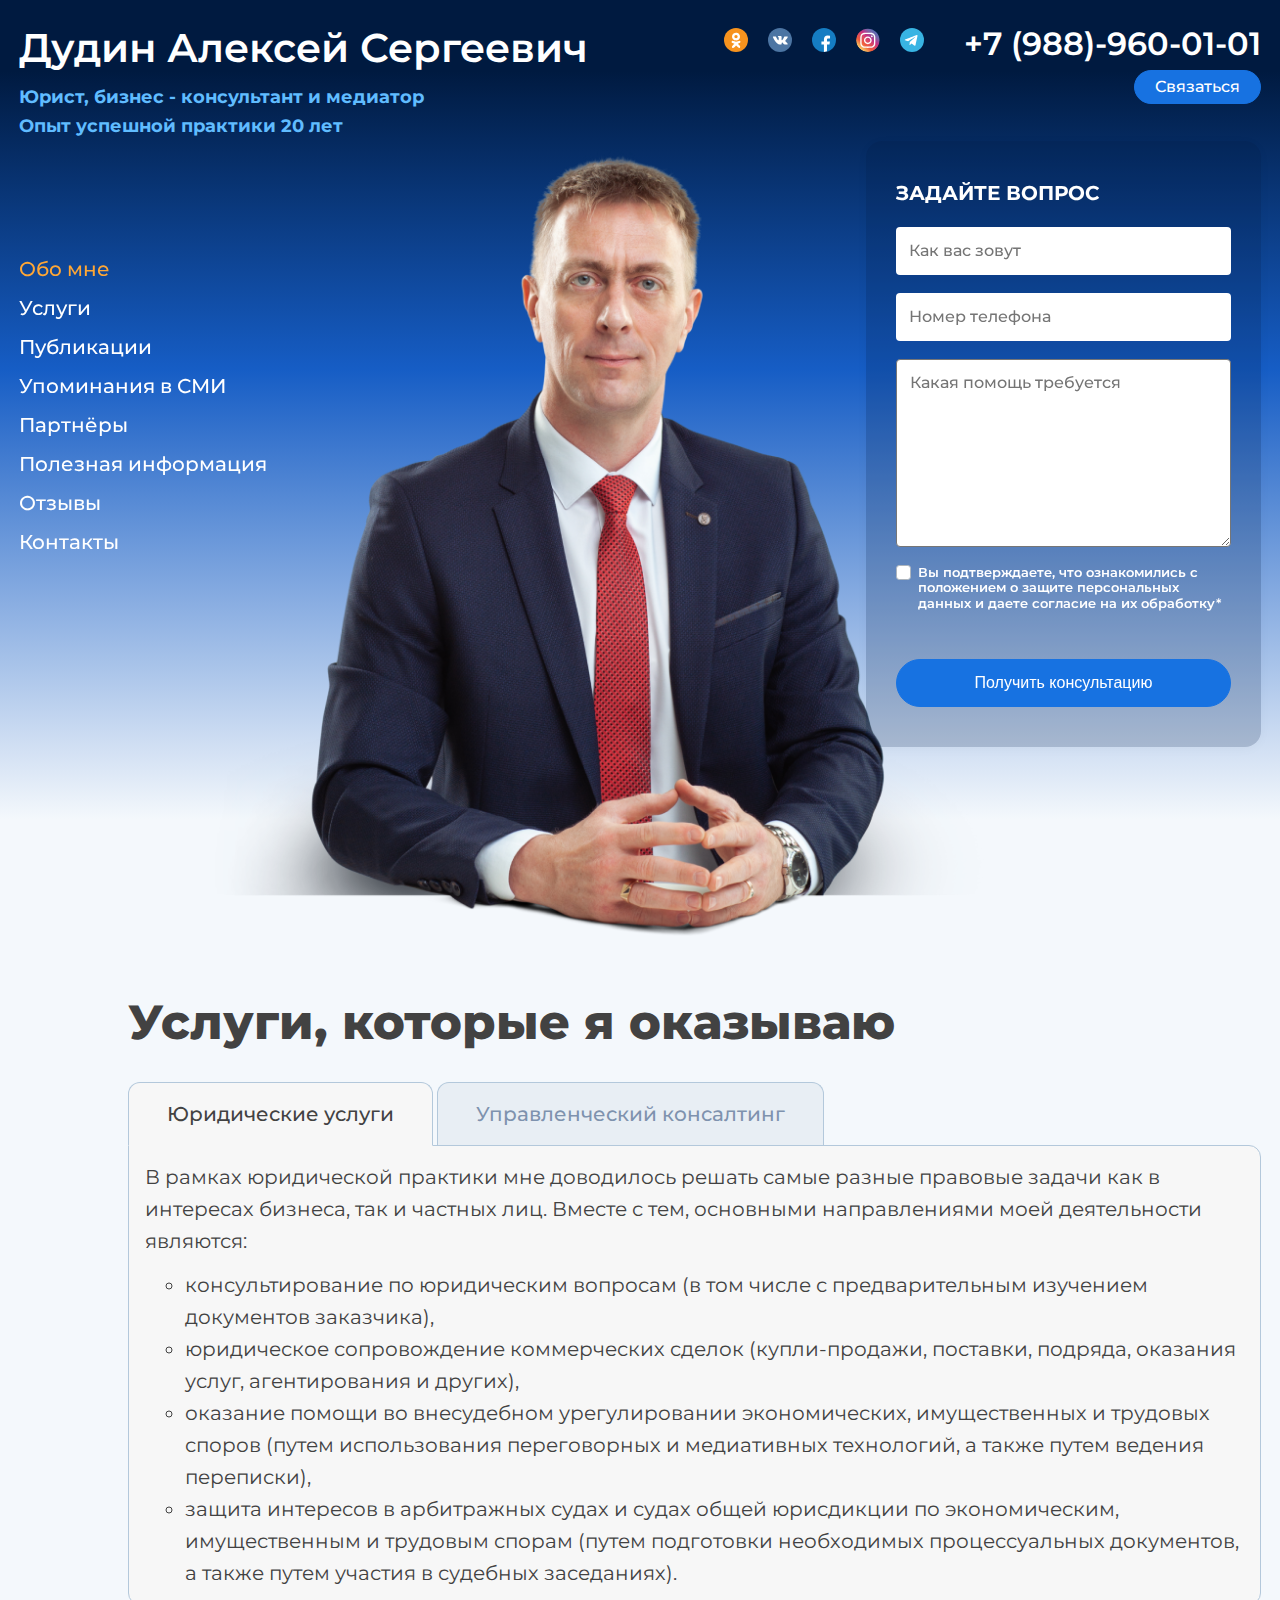
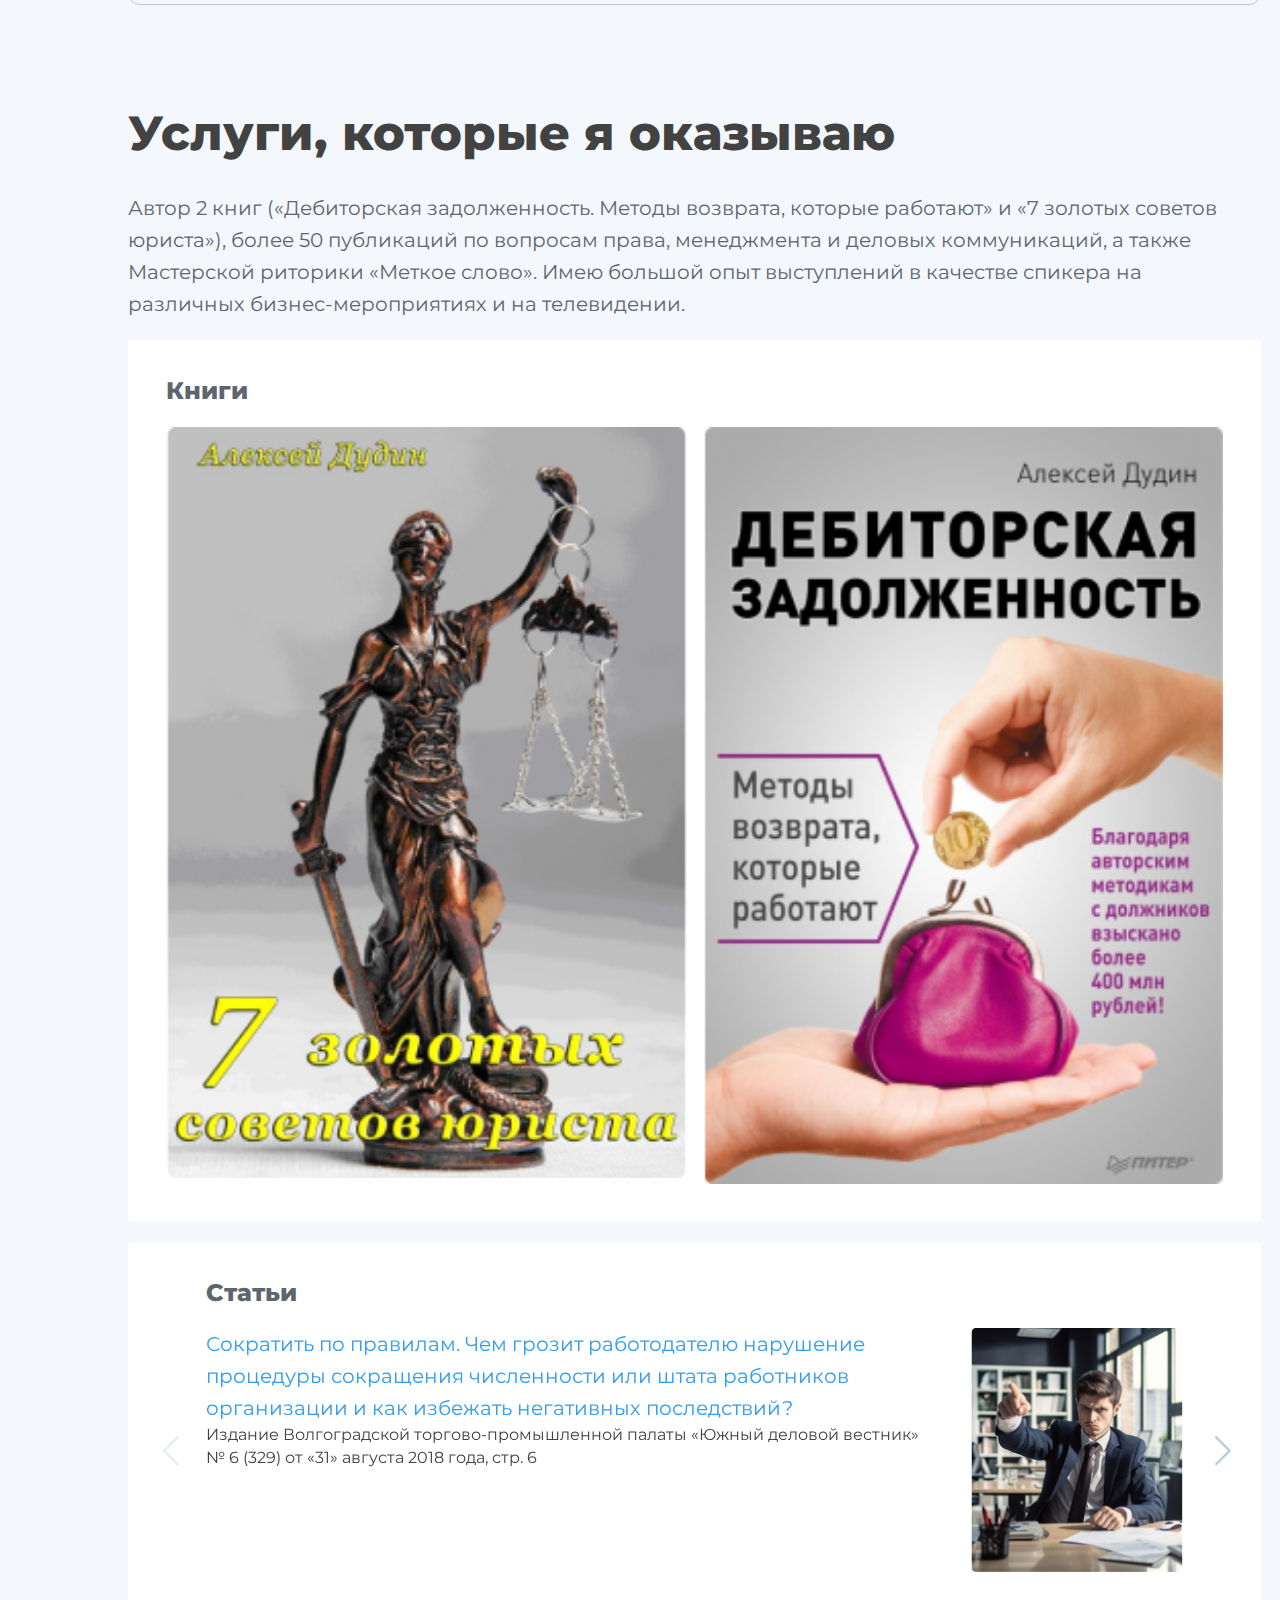
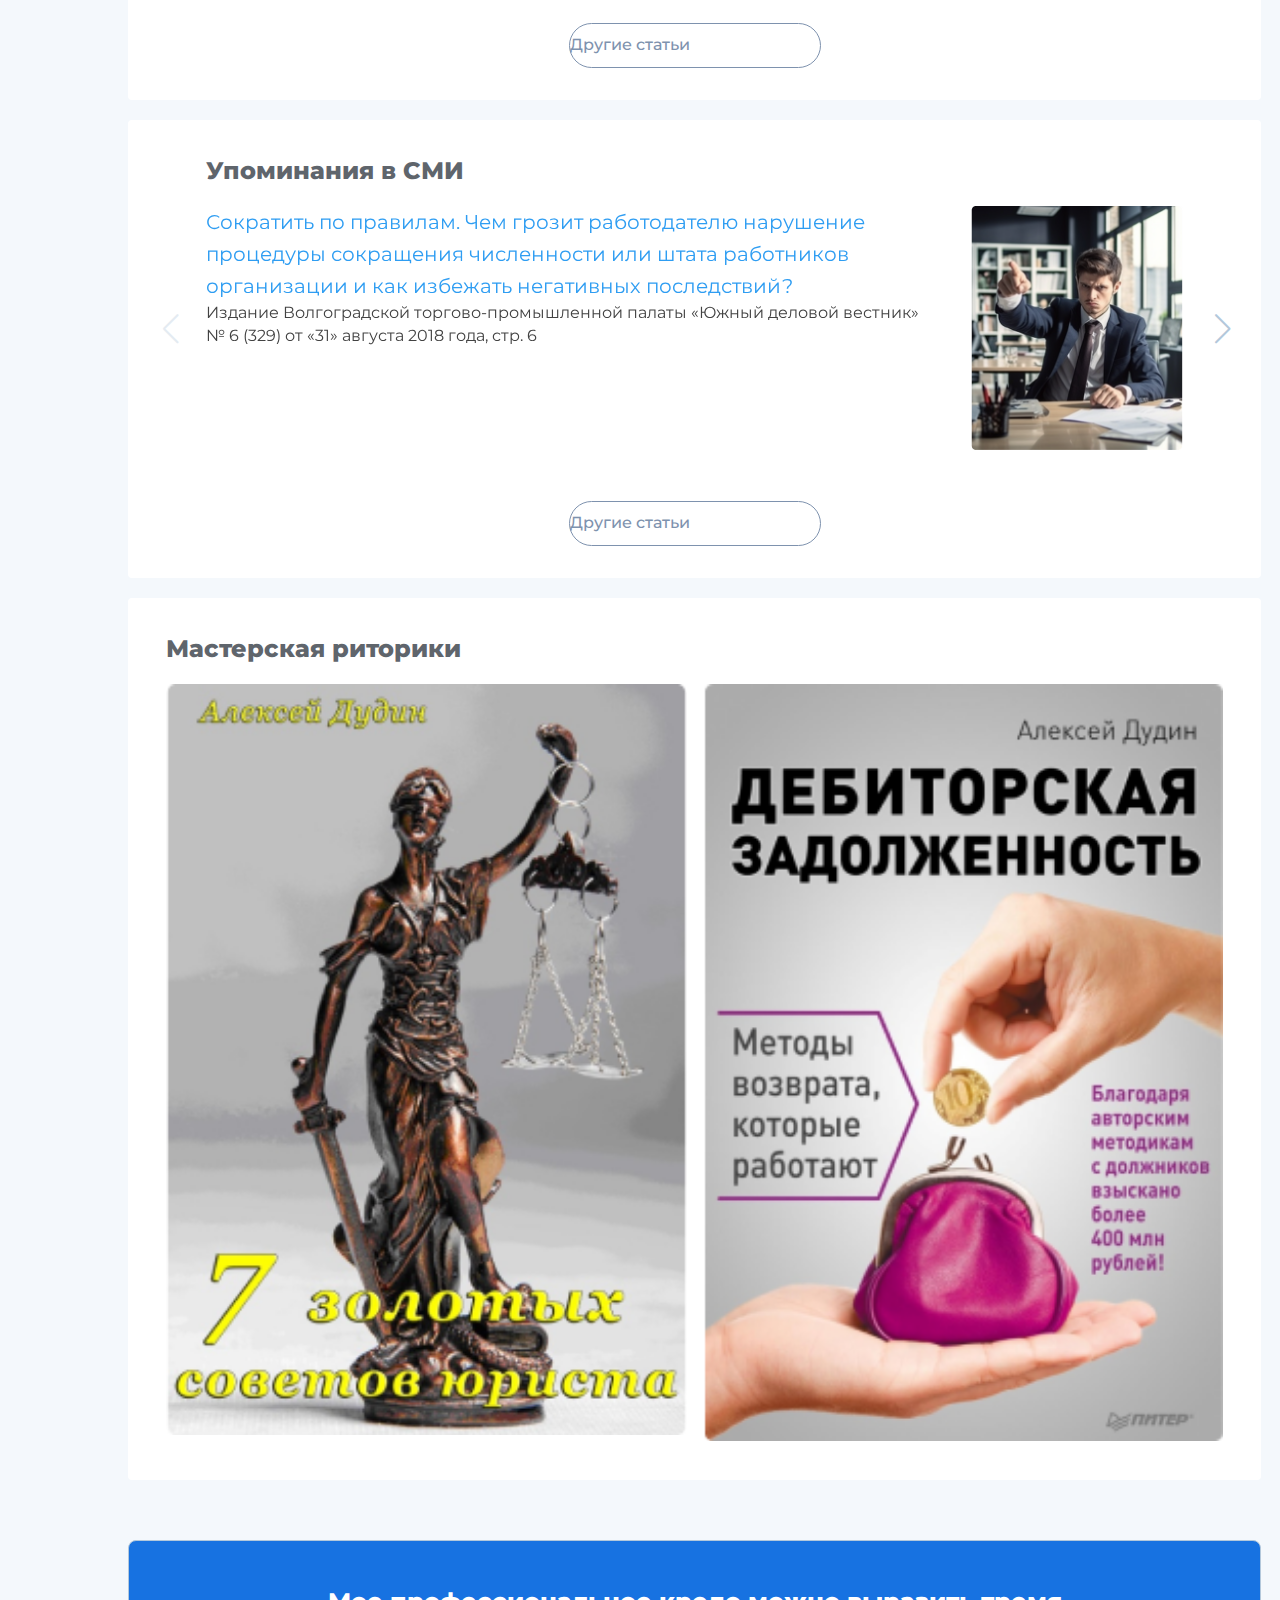
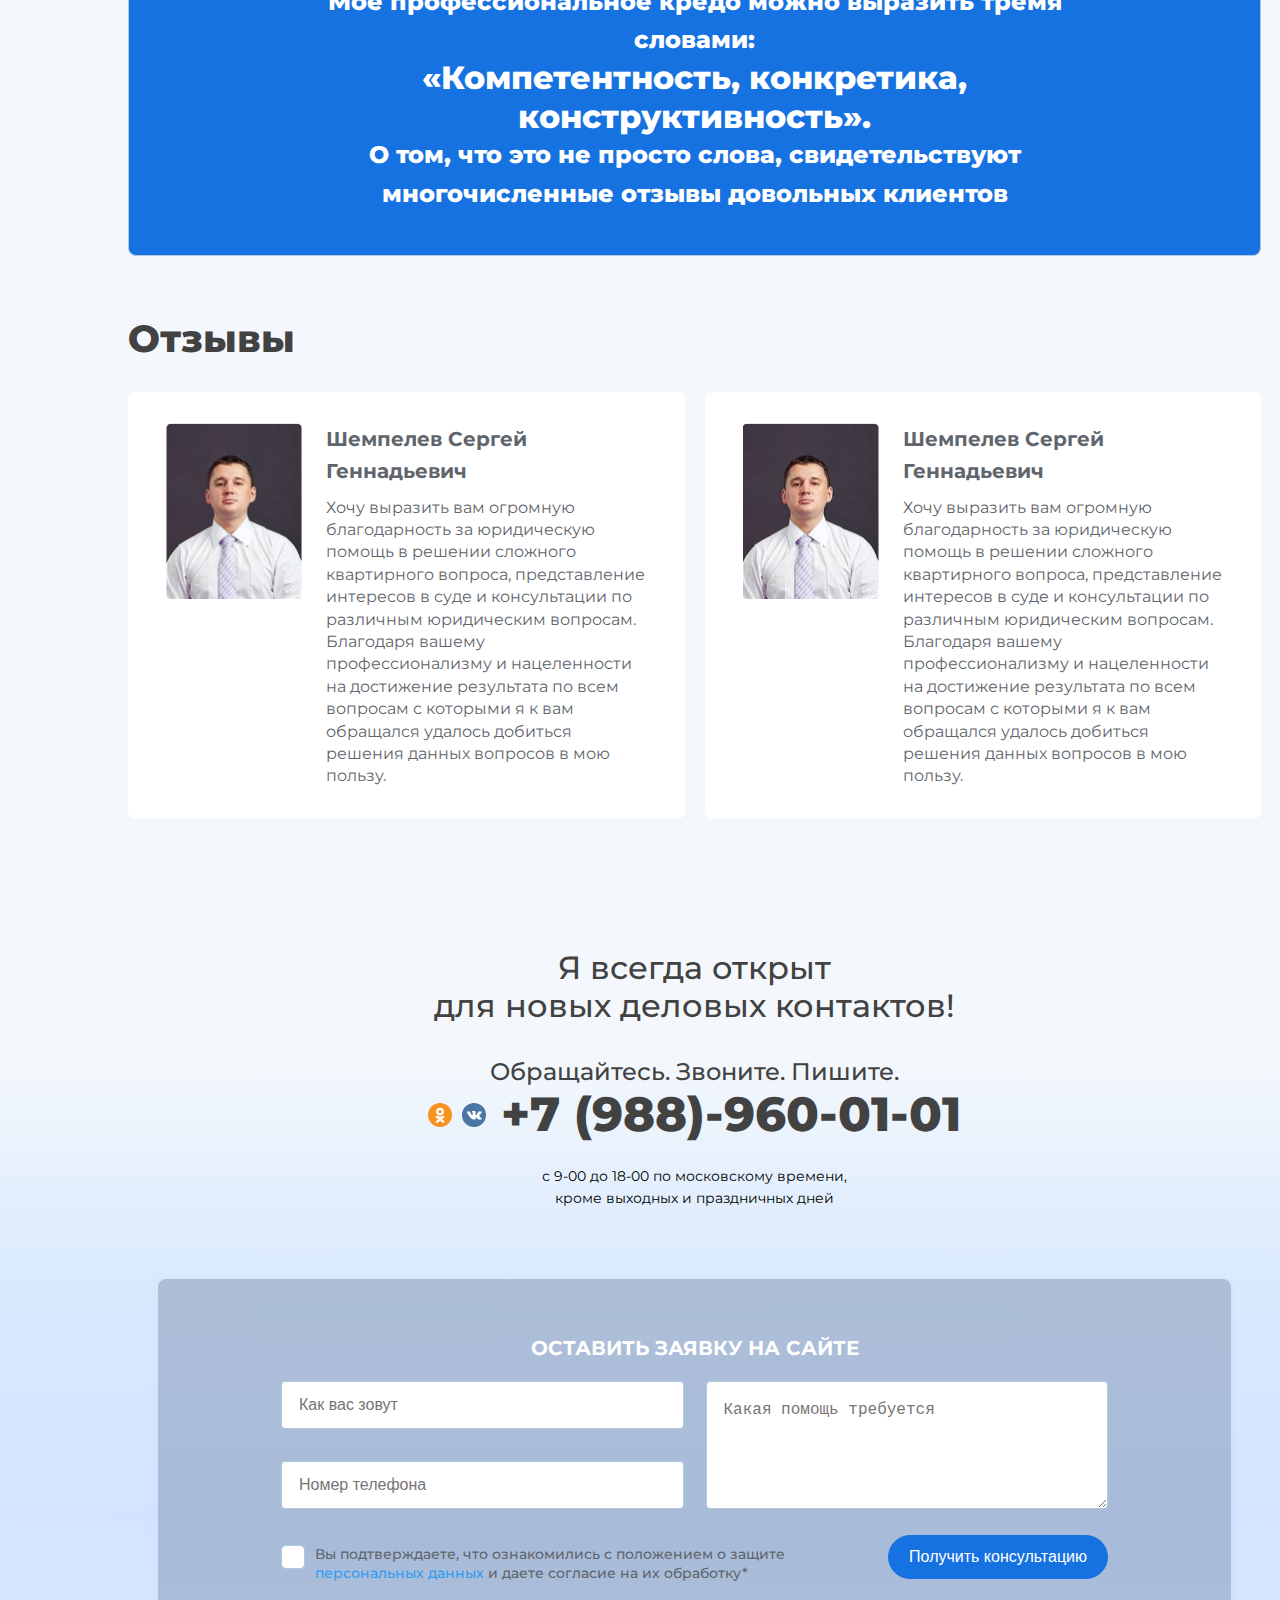
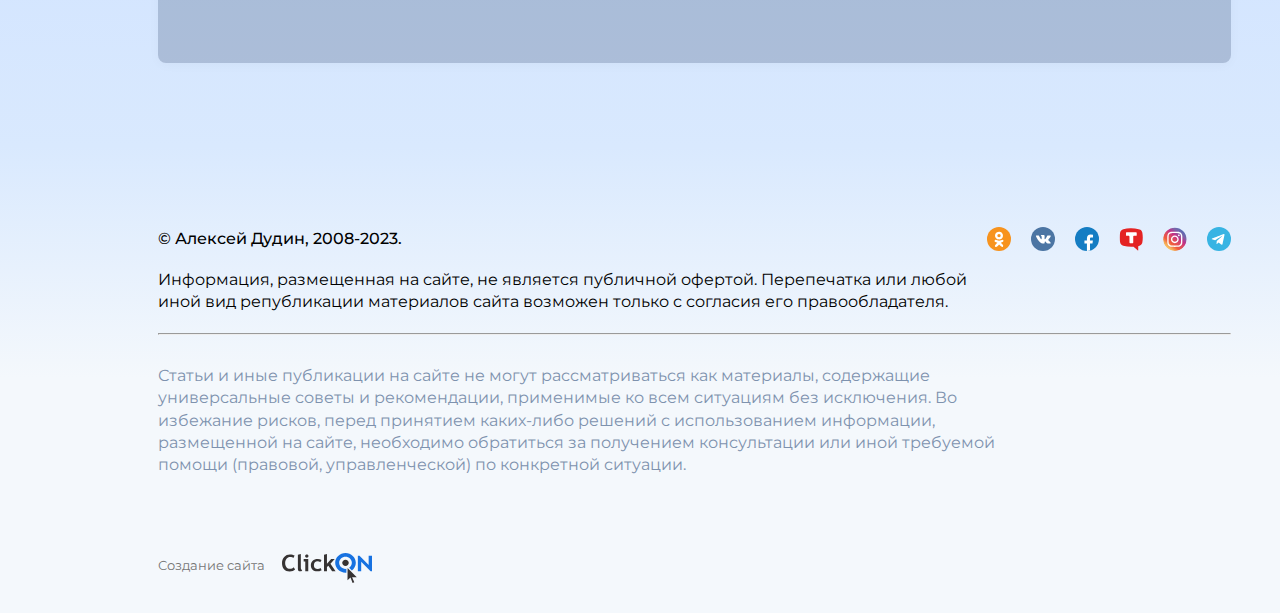
==== commit 3fcfce60: "Правки 19.07" ====
--- a/index.html
+++ b/index.html
@@ -93,12 +93,12 @@
             </div>
             <div class="slide-menu">
                 <div id="mySidebar" class="sidebar">
-                    <div class="slide-closebtn">
+                    <a href="javascript:void(0)" onclick="closeNav()" class="slide-closebtn">
                         <div class="slide-logo">
                             <img class="img" src="img/logo.svg">
                         </div>
-                        <a href="javascript:void(0)" class="closebtn" onclick="closeNav()">×</a>
-                    </div>
+                        <div class="closebtn"></div>
+                    </a>
                     <div class="sidebar-top">
                         <div class="sidebar-top-text">
                             <div class="text">
@@ -114,6 +114,7 @@
                                 <a class="social-item social-vk" href="#"></a>
                                 <a class="social-item social-fb" href="#"></a>
                                 <a class="social-item social-inst" href="#"></a>
+                                <a class="social-item social-tg" href="#"></a>
                                 <a class="social-item social-tg" href="#"></a>
                             </div>
                             <div class="phone">
@@ -390,8 +391,8 @@
                         <div class="section-content">
                             <h3>Отзывы</h3>
                         </div>
-                        <div class="container-fluid section-slider-wrap-reviews">
-                            <div class="swiper slider-list-review">
+                        <div class="section-slider-wrap-reviews">
+                            <div class="container-fluid swiper slider-list-review">
                                 <div class="swiper-wrapper">
                                     <div class="swiper-slide">
                                         <div class="img">
@@ -409,34 +410,36 @@
                                     </div>
                                     <div class="swiper-slide">
                                         <div class="img">
-                                            <img src="img/image51.png" alt="">
+                                            <img src="img/image50.png" alt="">
                                         </div>
                                         <div class="text">
                                             <div class="title">
-                                                Трушкин Юрий Александрович
+                                                Шемпелев Сергей Геннадьевич
                                             </div>
                                             <div class="subtext">
-                                                Уважаемый Алексей Сергеевич!Вы неоднократно оказывали высокопрофессиональную помощь мне и моей семье в решении сложных жизненных ситуаций.В далёком 2008 году, Вы помогли добиться возврата денежных средств от магазина за ноутбук, который неоднократно подвергался гарантийному ремонту и так и не был должным образом починен.
+                                                Хочу выразить вам огромную благодарность за юридическую помощь в решении сложного квартирного вопроса, представление интересов в суде и консультации по различным юридическим вопросам.
+                                                Благодаря вашему профессионализму и нацеленности на достижение результата по всем вопросам с которыми я к вам обращался удалось добиться решения данных вопросов в мою пользу.
                                             </div>
                                         </div>
                                     </div>
                                     <div class="swiper-slide">
                                         <div class="img">
-                                            <img src="img/image51.png" alt="">
+                                            <img src="img/image50.png" alt="">
                                         </div>
                                         <div class="text">
                                             <div class="title">
-                                                Трушкин Юрий Александрович
+                                                Шемпелев Сергей Геннадьевич
                                             </div>
                                             <div class="subtext">
-                                                Уважаемый Алексей Сергеевич!Вы неоднократно оказывали высокопрофессиональную помощь мне и моей семье в решении сложных жизненных ситуаций.В далёком 2008 году, Вы помогли добиться возврата денежных средств от магазина за ноутбук, который неоднократно подвергался гарантийному ремонту и так и не был должным образом починен.
-                                            </div>
-                                        </div>
-                                    </div>
-                                </div>
-                            </div>
-                            <!--                                    <div class="swiper-button-next  next-slider-button next-slider-review-button"></div>-->
-                            <!--                                    <div class="swiper-button-prev  prev-slider-button prev-slider-review-button"></div>-->
+                                                Хочу выразить вам огромную благодарность за юридическую помощь в решении сложного квартирного вопроса, представление интересов в суде и консультации по различным юридическим вопросам.
+                                                Благодаря вашему профессионализму и нацеленности на достижение результата по всем вопросам с которыми я к вам обращался удалось добиться решения данных вопросов в мою пользу.
+                                            </div>
+                                        </div>
+                                    </div>
+                                </div>
+                            </div>
+                            <div class="swiper-button-next next-slider-button next-slider-review-button"></div>
+                            <div class="swiper-button-prev prev-slider-button prev-slider-review-button"></div>
                         </div>
                     </div>
                 </div>
@@ -494,22 +497,24 @@
                 </div>
                 <div class="section-main-footer">
                     <div class="copyright">
-                        <p><span>© Алексей Дудин, 2008-2023.</span>
-                            <br>
-                            <br>
+                        <div class="copyright-block">
+                            <span>© Алексей Дудин, 2008-2023.</span>
+                            <div class="social">
+                                <div class="social-items">
+                                    <a class="social-item social-ok" href="#"></a>
+                                    <a class="social-item social-vk" href="#"></a>
+                                    <a class="social-item social-fb" href="#"></a>
+                                    <a class="social-item social-tc" href="#"></a>
+                                    <a class="social-item social-inst" href="#"></a>
+                                    <a class="social-item social-tg" href="#"></a>
+                                </div>
+                            </div>
+                        </div>
+                        <p>
                             Информация, размещенная на сайте, не является публичной офертой.
                             Перепечатка или любой иной вид републикации материалов сайта возможен только с согласия его правообладателя.
                         </p>
-                        <div class="social">
-                            <div class="social-items">
-                                <a class="social-item social-ok" href="#"></a>
-                                <a class="social-item social-vk" href="#"></a>
-                                <a class="social-item social-fb" href="#"></a>
-                                <a class="social-item social-tc" href="#"></a>
-                                <a class="social-item social-inst" href="#"></a>
-                                <a class="social-item social-tg" href="#"></a>
-                            </div>
-                        </div>
+
                     </div>
                     <hr>
                     <div class="info">
--- a/style.css
+++ b/style.css
@@ -148,37 +148,33 @@
       grid-template-columns: 1fr 1fr;
       padding-top: 60px;
       padding-left: 120px; }
-      header .slide-menu .sidebar-top-text {
-        margin-bottom: 60px; }
-        header .slide-menu .sidebar-top-text .text {
-          font-weight: 700;
-          font-size: 24px;
-          line-height: 100%;
-          color: #B3C8DB; }
-        header .slide-menu .sidebar-top-text .subtext {
-          margin-top: 8px;
-          font-weight: 500;
-          font-size: 20px;
-          line-height: 160%;
-          color: #1772E1; }
-      header .slide-menu .sidebar-top-contacts {
-        margin-bottom: 20px; }
-        header .slide-menu .sidebar-top-contacts .social-items {
-          display: flex;
-          gap: 20px; }
-        header .slide-menu .sidebar-top-contacts .phone-number {
-          margin-top: 18px;
-          font-weight: 500;
-          font-size: 20px;
-          line-height: 160%;
-          display: flex;
-          align-items: center;
-          color: #5F656C; }
-          header .slide-menu .sidebar-top-contacts .phone-number:hover {
-            color: #FFA740; }
+      header .slide-menu .sidebar-top-text .text {
+        font-weight: 700;
+        font-size: 24px;
+        line-height: 100%;
+        color: #B3C8DB; }
+      header .slide-menu .sidebar-top-text .subtext {
+        margin-top: 8px;
+        font-weight: 500;
+        font-size: 20px;
+        line-height: 160%;
+        color: #1772E1; }
+      header .slide-menu .sidebar-top-contacts .social-items {
+        display: flex;
+        gap: 20px; }
+      header .slide-menu .sidebar-top-contacts .phone-number {
+        margin-top: 18px;
+        font-weight: 500;
+        font-size: 20px;
+        line-height: 160%;
+        display: flex;
+        align-items: center;
+        color: #5F656C; }
+        header .slide-menu .sidebar-top-contacts .phone-number:hover {
+          color: #FFA740; }
     header .slide-menu .sidebar-content {
       padding-left: 120px;
-      padding-top: 40px;
+      padding-top: 64px;
       display: grid;
       grid-template-columns: 1fr 1fr; }
       header .slide-menu .sidebar-content::-webkit-scrollbar {
@@ -215,7 +211,7 @@
             header .slide-menu .sidebar-content .sidebar-menu-item .sidebar-submenu-item.active a {
               color: #FFA735; }
             header .slide-menu .sidebar-content .sidebar-menu-item .sidebar-submenu-item .sidebar-submenuTree {
-              padding: 5px 15px; }
+              padding: 15px 0; }
               header .slide-menu .sidebar-content .sidebar-menu-item .sidebar-submenu-item .sidebar-submenuTree-item {
                 list-style-type: none; }
                 header .slide-menu .sidebar-content .sidebar-menu-item .sidebar-submenu-item .sidebar-submenuTree-item a {
@@ -241,6 +237,7 @@
           width: 48px;
           height: 48px; }
       header .slide-menu .sidebar .slide-closebtn .closebtn {
+        content: url("../img/exit.svg");
         font-size: 58px;
         cursor: pointer;
         background-color: transparent;
@@ -280,20 +277,12 @@
       overflow: auto; }
       header .slide-menu .sidebar-top {
         display: flex;
-        flex-wrap: wrap;
-        padding-left: 15px;
-        padding-right: 15px;
-        padding-top: 20px;
-        gap: 20px; }
+        flex-wrap: wrap; }
         header .slide-menu .sidebar-top-text {
-          margin-bottom: unset; }
+          margin-right: 103px; }
       header .slide-menu .sidebar-content {
-        overflow: unset;
-        padding-top: unset;
-        padding-bottom: 50px;
         display: flex;
-        flex-wrap: wrap;
-        padding-left: 15px; }
+        flex-wrap: wrap; }
         header .slide-menu .sidebar-content::-webkit-scrollbar {
           display: none; }
         header .slide-menu .sidebar-content .sidebar-menu-list {
@@ -305,16 +294,7 @@
           justify-content: center;
           list-style-type: none;
           margin: 0;
-          padding-right: 15px; }
-      header .slide-menu .sidebar .slide-closebtn {
-        padding: 0  0 0 15px;
-        border-right: unset;
-        position: relative; }
-        header .slide-menu .sidebar .slide-closebtn .slide-logo {
-          display: none; }
-        header .slide-menu .sidebar .slide-closebtn .closebtn {
-          margin: unset;
-          padding: unset; } }
+          padding-right: 15px; } }
 
 @media screen and (max-width: 1024px) and (max-height: 450px) {
   header .slide-menu .sidebar {
@@ -420,7 +400,7 @@
     position: relative;
     font-weight: 400;
     font-size: 20px;
-    padding: 30px; }
+    padding: 30px !important; }
     .main-content .section ul li::before {
       content: '';
       position: absolute;
@@ -468,22 +448,26 @@
       max-height: 337px;
       max-width: fit-content; }
     .main-content .section-slider-wrap .next-slider-button {
-      right: var(--swiper-navigation-sides-offset, -50px); }
+      right: var(--swiper-navigation-sides-offset, -50px);
+      content: url("../img/next-swiper.svg");
+      color: #7E92AE; }
     .main-content .section-slider-wrap .prev-slider-button {
-      left: var(--swiper-navigation-sides-offset, -50px); }
+      left: var(--swiper-navigation-sides-offset, -50px);
+      content: url("../img/prew-swiper.svg");
+      color: #7E92AE; }
   .main-content .section-slider-wrap-reviews {
     margin-top: 20px;
     position: relative;
     width: 100%;
-    padding: unset;
-    overflow: hidden; }
+    display: grid; }
     .main-content .section-slider-wrap-reviews .swiper {
       width: 100%;
       height: 100%;
       z-index: 0; }
     .main-content .section-slider-wrap-reviews .swiper-wrapper {
-      overflow: unset;
-      z-index: 0; }
+      z-index: 0;
+      grid-template-columns: repeat(12, 1fr);
+      grid-auto-flow: dense; }
     .main-content .section-slider-wrap-reviews .swiper-slide {
       background: #FFFFFF;
       border-radius: 8px;
@@ -496,7 +480,10 @@
         width: 100%;
         height: 100%; }
         .main-content .section-slider-wrap-reviews .swiper-slide .img img {
-          width: initial; }
+          display: block;
+          width: 100%;
+          height: 100%;
+          object-fit: cover; }
       .main-content .section-slider-wrap-reviews .swiper-slide .text {
         width: 100%;
         text-align: left; }
@@ -512,9 +499,13 @@
           line-height: 140%;
           color: #5F656C; }
     .main-content .section-slider-wrap-reviews .next-slider-button {
-      right: var(--swiper-navigation-sides-offset, -50px); }
+      right: var(--swiper-navigation-sides-offset, -50px);
+      content: url("../img/next-swiper.svg");
+      color: #7E92AE; }
     .main-content .section-slider-wrap-reviews .prev-slider-button {
-      left: var(--swiper-navigation-sides-offset, -50px); }
+      left: var(--swiper-navigation-sides-offset, -50px);
+      content: url("../img/prew-swiper.svg");
+      color: #7E92AE; }
   .main-content .section:first-child {
     margin-top: 10px; }
   .main-content .section:last-child {
@@ -911,17 +902,25 @@
     font-size: 12px; } }
 
 .services-sections {
-  display: flex;
-  flex-wrap: wrap;
+  display: grid;
+  grid-template-columns: repeat(12, 1fr);
   gap: 20px;
-  justify-content: space-between; }
+  grid-auto-flow: dense;
+  z-index: 0; }
+  @media (max-width: 1366px) {
+    .services-sections {
+      grid-auto-flow: row; } }
 
 .services-books {
+  grid-column: span 5;
   width: 100%;
   max-width: 610px;
   padding: 32px 38px;
   background: #ffffff;
   border-radius: 4px; }
+  @media (max-width: 1366px) {
+    .services-books {
+      grid-column: span 12; } }
   .services-books-title {
     font-weight: 800;
     font-size: 24px;
@@ -938,11 +937,15 @@
       width: 100%; }
 
 .services-articles {
+  grid-column: span 7;
   width: 100%;
   max-width: 900px;
   padding: 32px 78px;
   background: #ffffff;
   border-radius: 4px; }
+  @media (max-width: 1366px) {
+    .services-articles {
+      grid-column: span 12; } }
   .services-articles-title {
     font-weight: 800;
     font-size: 24px;
@@ -973,12 +976,14 @@
     .services-articles .services-articles-slider-wrap .services-button-next {
       right: var(--swiper-navigation-sides-offset, -51px);
       width: 24px;
+      color: #B3C8DB;
       --swiper-navigation-size: 30px; }
       .services-articles .services-articles-slider-wrap .services-button-next:hover {
         color: #FFA740; }
     .services-articles .services-articles-slider-wrap .services-button-prev {
       left: var(--swiper-navigation-sides-offset, -51px);
       width: 30px;
+      color: #B3C8DB;
       --swiper-navigation-size: 30px; }
       .services-articles .services-articles-slider-wrap .services-button-prev:hover {
         color: #FFA740; }
@@ -999,6 +1004,12 @@
     align-items: center;
     justify-content: center;
     width: 100%; }
+    .services-articles .btns .btn {
+      border-color: #7E92AE;
+      color: #7E92AE;
+      width: 100%;
+      padding: 10px 0;
+      max-width: 252px; }
 
 @media (max-width: 1600px) {
   .services-books {
@@ -1316,6 +1327,7 @@
       font-size: 16px; }
     .front-page header .header-inner .contacts .phone-number {
       display: block;
+      font-weight: 700;
       font-size: 18px; }
     .front-page header .header-inner .contacts .phone .btn {
       display: block; }
@@ -1542,9 +1554,9 @@
     grid-template-columns: repeat(auto-fit, minmax(276px, 1fr)); } }
 
 footer {
-  background-image: radial-gradient(1031em 50em, #D2E4FF, #D9E9FE, #F4F8FC); }
+  background-image: radial-gradient(1031em 33em, #D2E4FF, #D9E9FE, #F4F8FC); }
   footer .section-footer-contacts {
-    padding-top: 220px;
+    padding-top: 130px;
     margin-bottom: 69px; }
     footer .section-footer-contacts-title {
       font-weight: 500;
@@ -1678,7 +1690,7 @@
             line-height: 140%;
             color: #5F656C; }
         footer .section-footer-request .request-form-sub-submit .btn {
-          padding: 13px 49px; }
+          padding: 10px 20px; }
   footer .section-main-footer .copyright {
     display: flex;
     flex-wrap: wrap;
@@ -1687,6 +1699,18 @@
     font-size: 16px;
     line-height: 140%;
     color: #000000; }
+    footer .section-main-footer .copyright-block {
+      width: 100%;
+      display: flex;
+      flex-wrap: wrap;
+      justify-content: space-between;
+      align-items: center;
+      margin-bottom: 18px; }
+      footer .section-main-footer .copyright-block span {
+        font-style: normal;
+        font-weight: 500;
+        font-size: 16px;
+        line-height: 140%; }
     footer .section-main-footer .copyright p {
       max-width: 850px; }
       footer .section-main-footer .copyright p span {
@@ -1708,7 +1732,8 @@
     font-weight: 400;
     font-size: 16px;
     line-height: 140%;
-    color: #7E92AE; }
+    color: #7E92AE;
+    gap: 58px; }
     footer .section-main-footer .info p {
       max-width: 850px; }
     footer .section-main-footer .info .creators {
@@ -1739,8 +1764,18 @@
     footer .section-main-footer .copyright {
       justify-content: center;
       margin-bottom: 15px; }
+      footer .section-main-footer .copyright-block {
+        justify-content: space-between;
+        align-items: flex-start;
+        flex-direction: column;
+        gap: 24px; }
+      footer .section-main-footer .copyright p {
+        max-width: unset;
+        width: 100%; }
     footer .section-main-footer .info {
-      justify-content: center; } }
+      justify-content: center; }
+      footer .section-main-footer .info p {
+        max-width: unset; } }
   @media (max-width: 950px) {
     footer .section-footer-request {
       margin-bottom: 50px; }
@@ -1780,12 +1815,12 @@
       padding: 25px; } }
 
 .container-fluid {
-  max-width: 1600px;
+  max-width: 1498px;
   margin: 0 auto;
   padding: 0 30px 0 30px; }
 
 .container-second-fluid {
-  max-width: 1350px;
+  max-width: 1220px;
   margin: 0 auto; }
 
 .container-header-fluid {
@@ -1795,25 +1830,25 @@
 
 @media (max-width: 1740px) {
   .container-fluid {
-    max-width: 1600px;
+    max-width: 1498px;
     margin: 0 auto;
     padding: 0 30px 0 128px; }
   .container-second-fluid {
-    max-width: 1600px;
+    max-width: 1498px;
     margin: 0 auto;
     padding: 0 30px 0 128px; }
   .container-header-fluid {
     max-width: 1600px;
     margin: 0 auto;
-    padding: 0 128px 0 128px; } }
+    padding: 0 30px 0 128px; } }
 
 @media (max-width: 1370px) {
   .container-fluid {
-    max-width: 1600px;
+    max-width: 1498px;
     margin: 0 auto;
     padding: 0 19px 0 128px; }
   .container-second-fluid {
-    max-width: 1350px;
+    max-width: 1220px;
     margin: 0 auto;
     padding: 0 19px 0 128px; }
   .container-header-fluid {
@@ -1823,11 +1858,11 @@
 
 @media (max-width: 1024px) {
   .container-fluid {
-    max-width: 1600px;
+    max-width: 1498px;
     margin: 0 auto;
     padding: 0 30px 0 102px; }
   .container-second-fluid {
-    max-width: 1350px;
+    max-width: 1220px;
     margin: 0 auto;
     padding: 0 30px 0 102px; }
   .container-header-fluid {
@@ -1837,21 +1872,21 @@
 
 @media (max-width: 914px) {
   .container-fluid {
-    max-width: 1600px;
+    max-width: 1498px;
     margin: 0 auto;
     padding: 0 22px 0 22px; }
   .container-second-fluid {
-    max-width: 1350px;
+    max-width: 1220px;
     margin: 0 auto;
     padding: 0 22px 0 22px; } }
 
 @media (max-width: 425px) {
   .container-fluid {
-    max-width: 1600px;
+    max-width: 1498px;
     margin: 0 auto;
     padding: 0 22px 0 22px; }
   .container-second-fluid {
-    max-width: 1350px;
+    max-width: 1220px;
     margin: 0 auto;
     padding: 0 22px 0 22px; } }
 
@@ -1886,7 +1921,7 @@
     flex-grow: 1;
     overflow: hidden; }
   .all.front-page {
-    background: linear-gradient(180deg, #001A40 78px, #165DC5 548px, #F4F8FC 938px); }
+    background: linear-gradient(180deg, #001A40 71px, #165DC5 369px, #F4F8FC 819px); }
   @media (max-width: 914px) and (max-height: 430px) {
     .all.front-page {
       background: linear-gradient(180deg, #001A40 19px, #165DC5 207px, #F4F8FC 509px); } }
@@ -2065,7 +2100,7 @@
   background: #1772E1;
   cursor: pointer;
   transition: all .25s ease-out;
-  display: inline-block;
+  display: flex;
   width: max-content; }
   .btn:hover, .btn:hover:hover {
     background: #FFA735;
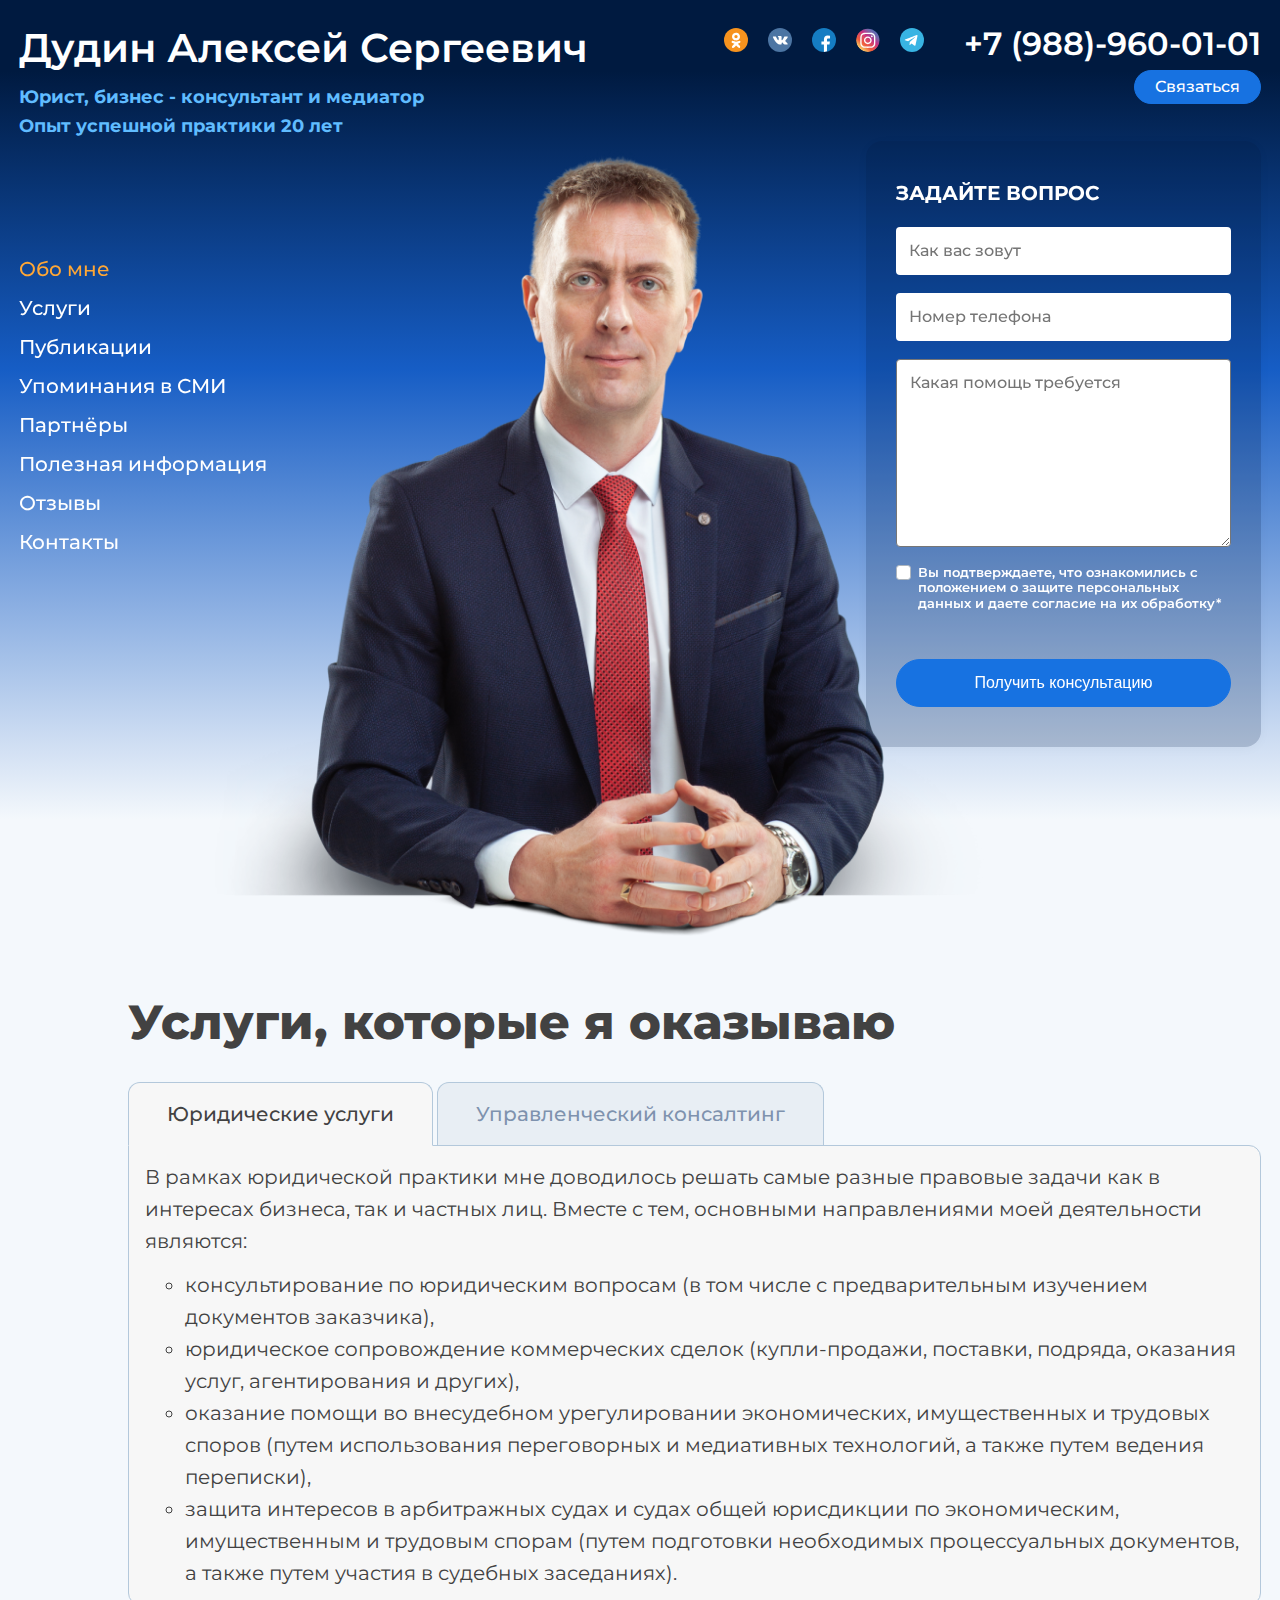
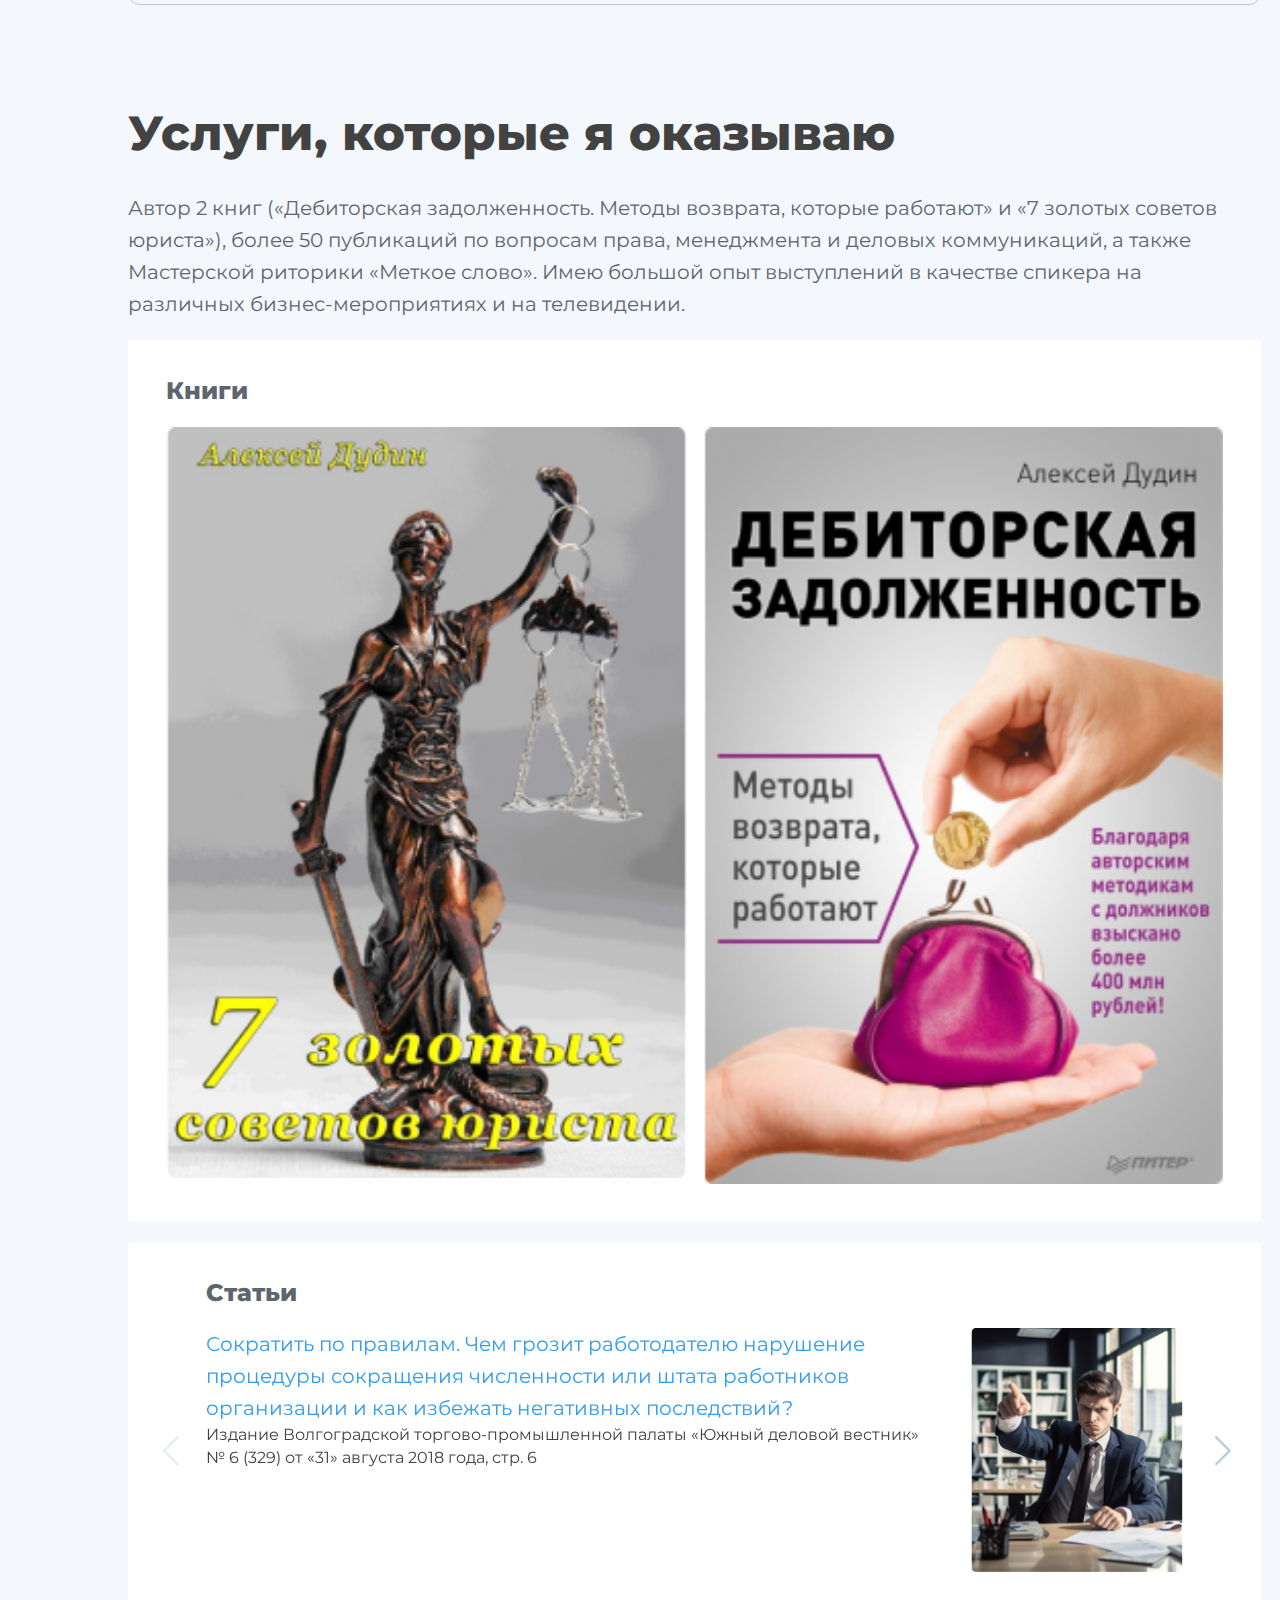
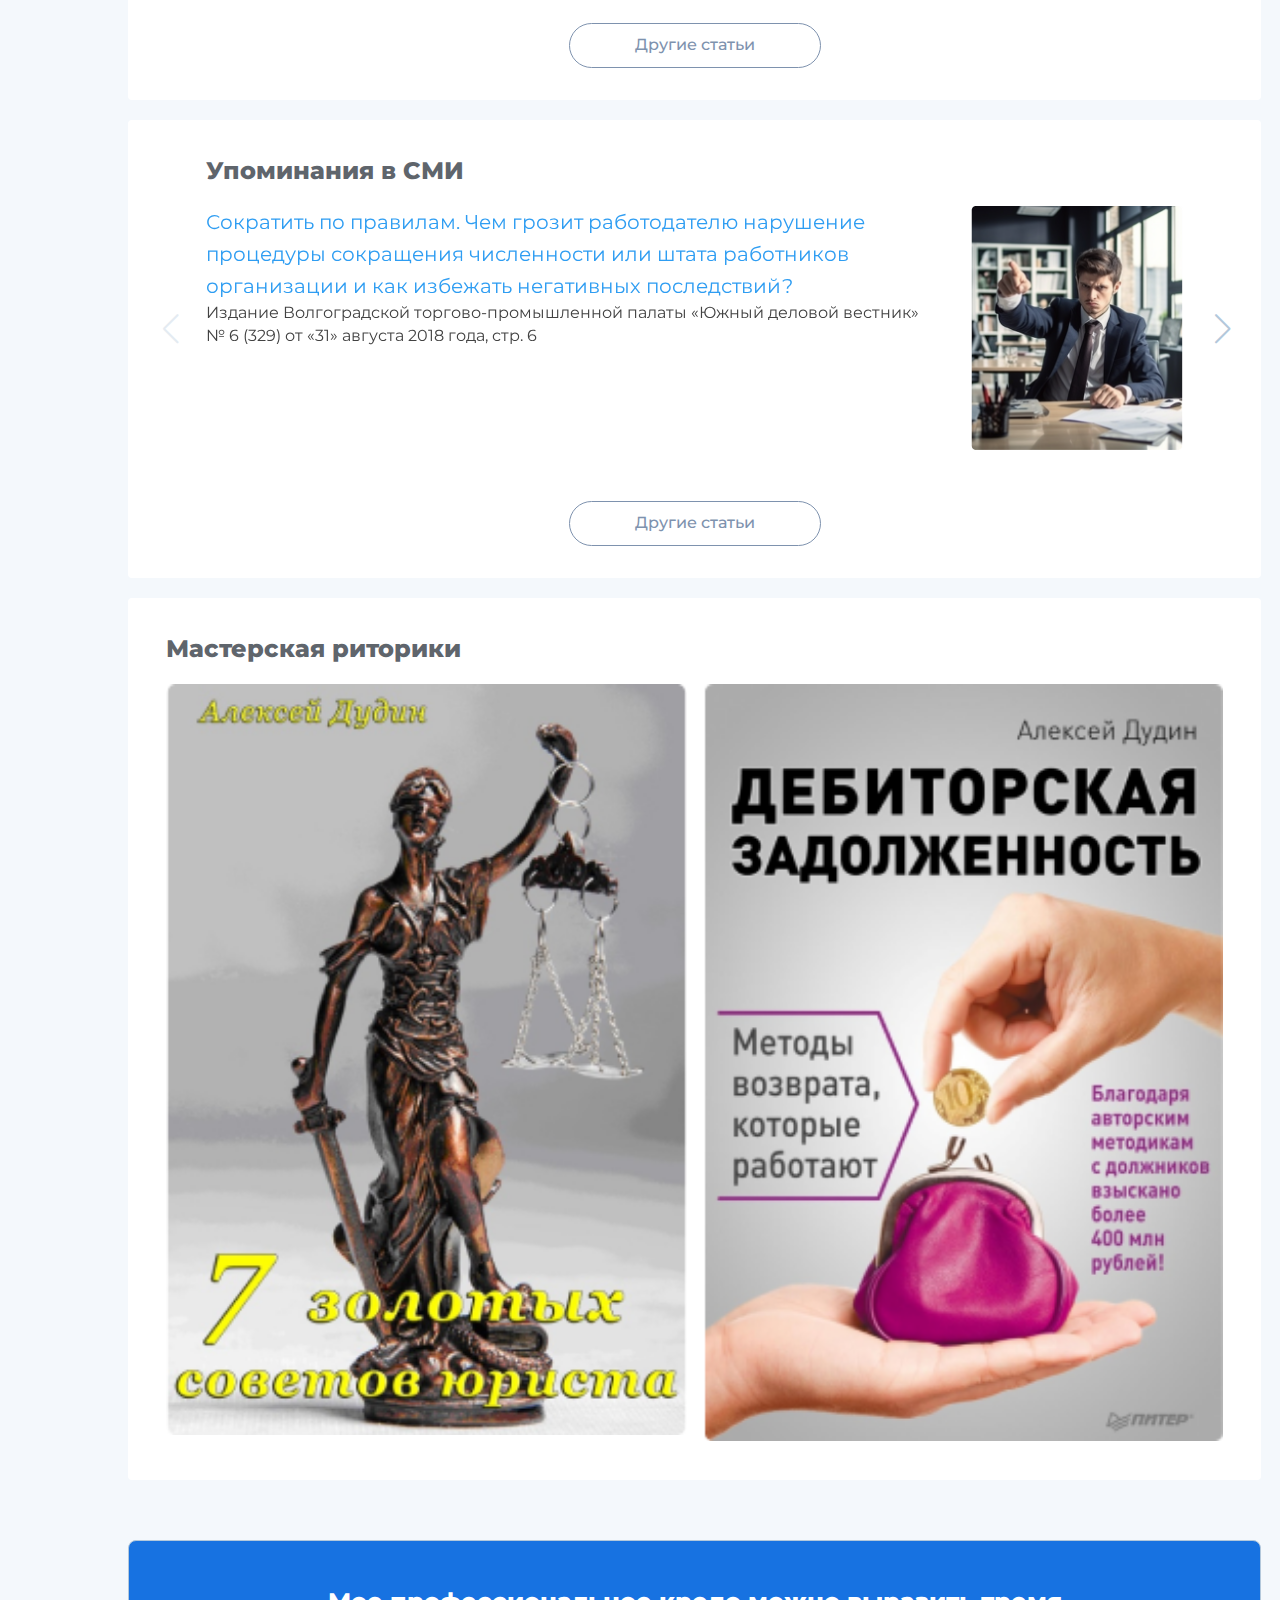
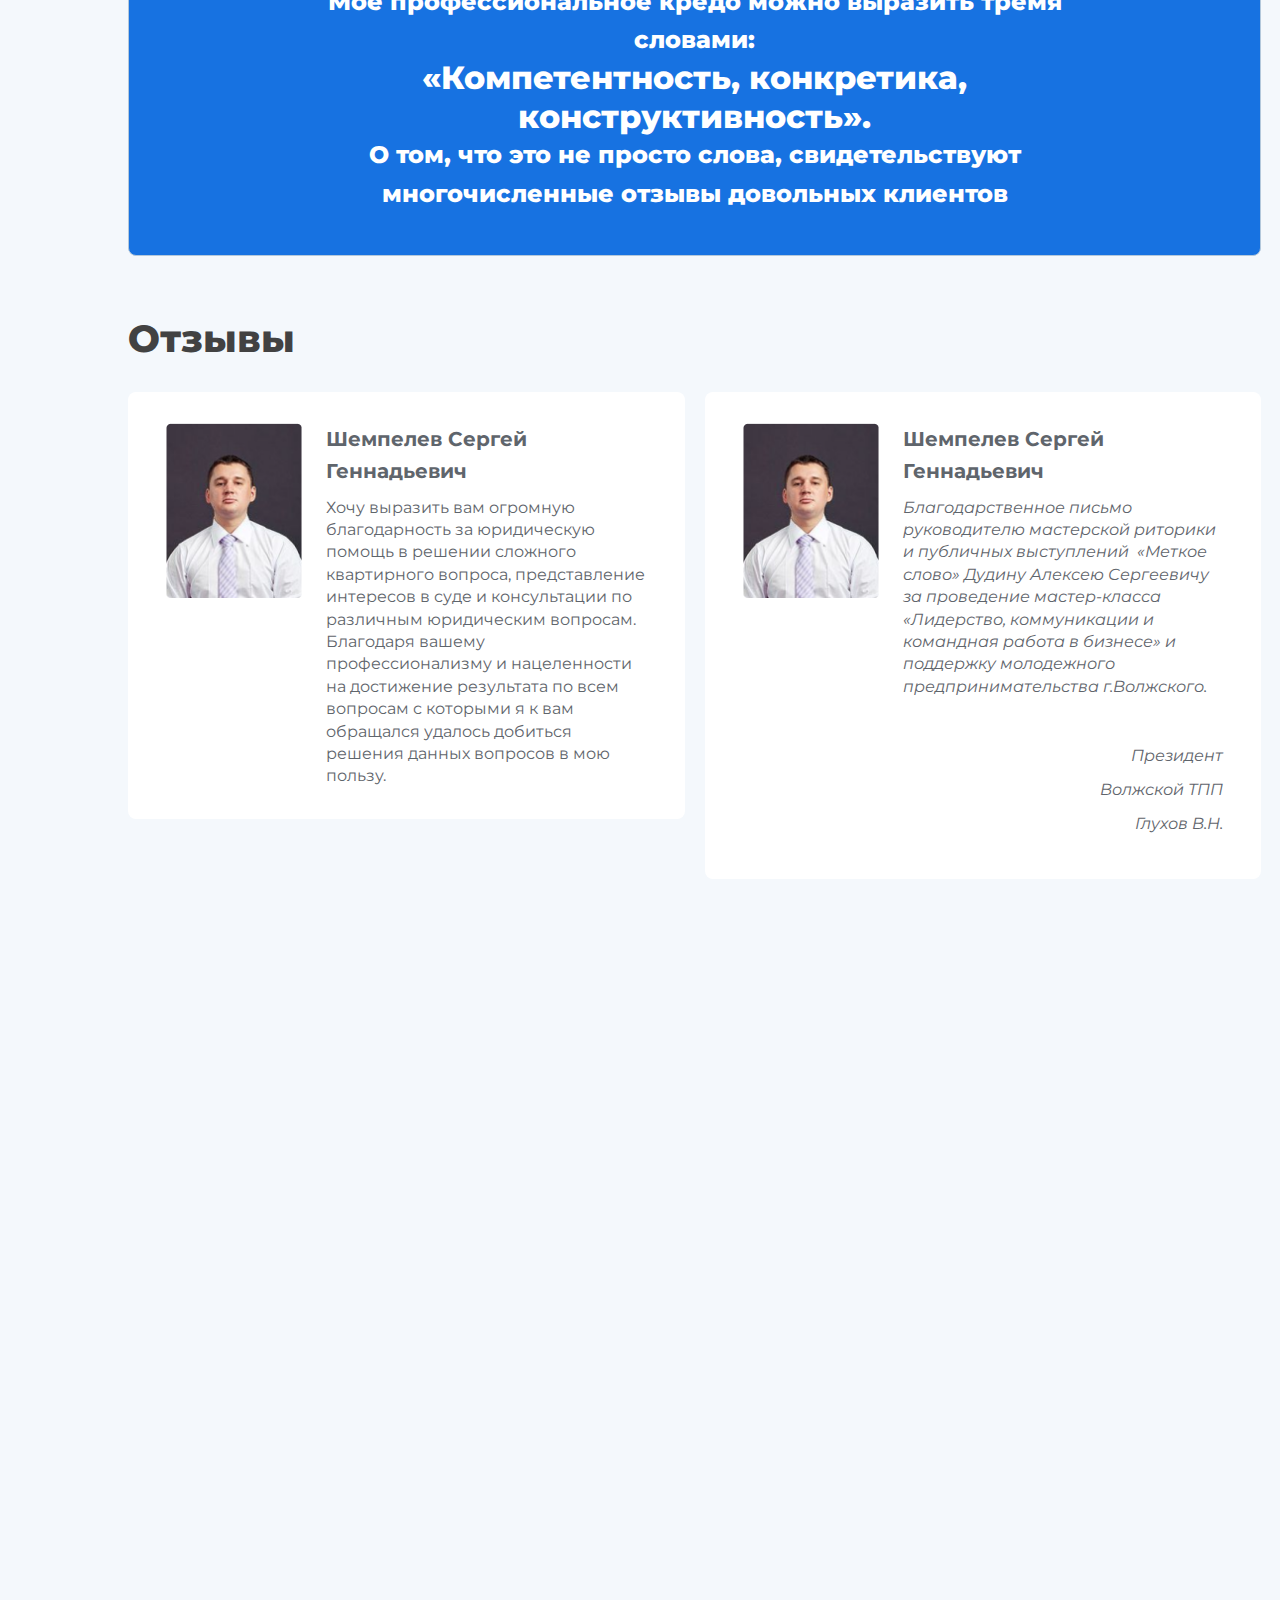
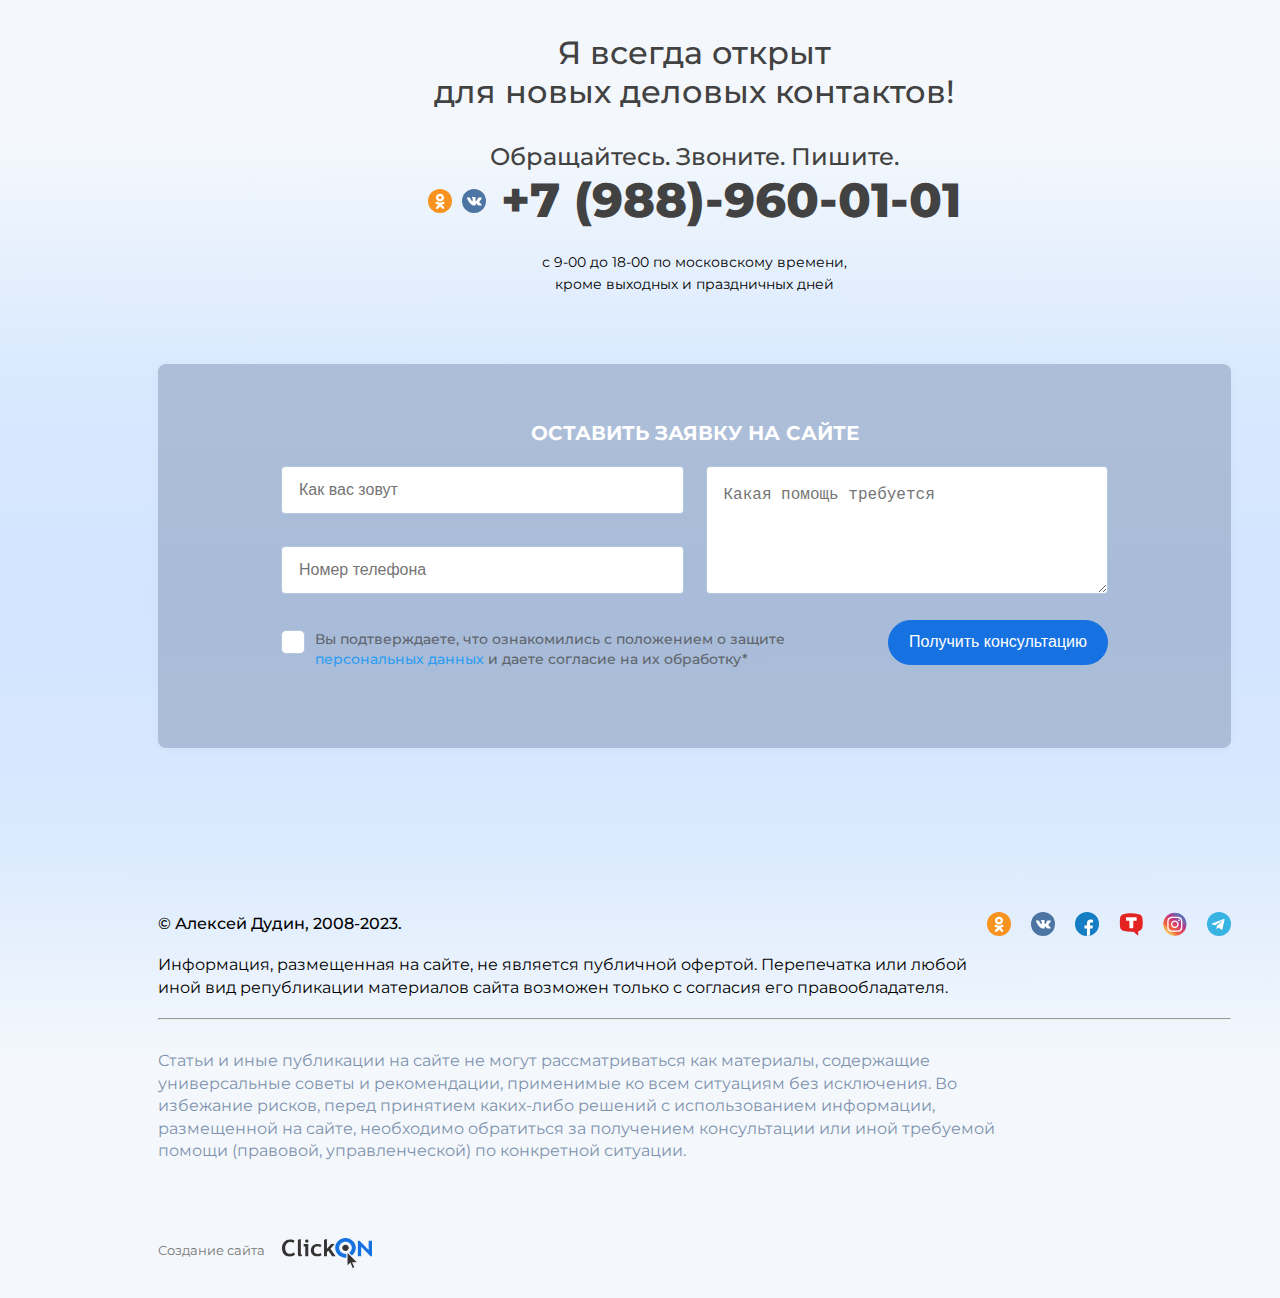
==== commit 7f237999: "Поправил мелочь" ====
--- a/index.html
+++ b/index.html
@@ -417,8 +417,13 @@
                                                 Шемпелев Сергей Геннадьевич
                                             </div>
                                             <div class="subtext">
-                                                Хочу выразить вам огромную благодарность за юридическую помощь в решении сложного квартирного вопроса, представление интересов в суде и консультации по различным юридическим вопросам.
-                                                Благодаря вашему профессионализму и нацеленности на достижение результата по всем вопросам с которыми я к вам обращался удалось добиться решения данных вопросов в мою пользу.
+                                                <em>Благодарственное письмо руководителю мастерской риторики и публичных выступлений
+                                                    &nbsp;«Меткое слово» Дудину Алексею Сергеевичу за проведение мастер-класса «Лидерство, коммуникации и
+                                                    командная работа в бизнесе» и поддержку молодежного предпринимательства г.Волжского.</em></p>
+                                                <p style="clear: both;">&nbsp;</p>
+                                                <p style="text-align:right"><em>Президент </em></p>
+                                                <p style="text-align:right"><em>Волжской ТПП </em></p>
+                                                <p style="text-align:right"><em>Глухов В.Н.</em></p>
                                             </div>
                                         </div>
                                     </div>
@@ -432,6 +437,23 @@
                                             </div>
                                             <div class="subtext">
                                                 Хочу выразить вам огромную благодарность за юридическую помощь в решении сложного квартирного вопроса, представление интересов в суде и консультации по различным юридическим вопросам.
+                                                Благодаря вашему профессионализму и нацеленности на достижение результата по всем вопросам с которыми я к вам обращался удалось добиться решения данных вопросов в мою пользу.
+                                                Благодаря вашему профессионализму и нацеленности на достижение результата по всем вопросам с которыми я к вам обращался удалось добиться решения данных вопросов в мою пользу.
+                                                Благодаря вашему профессионализму и нацеленности на достижение результата по всем вопросам с которыми я к вам обращался удалось добиться решения данных вопросов в мою пользу.
+                                                Благодаря вашему профессионализму и нацеленности на достижение результата по всем вопросам с которыми я к вам обращался удалось добиться решения данных вопросов в мою пользу.
+                                                Благодаря вашему профессионализму и нацеленности на достижение результата по всем вопросам с которыми я к вам обращался удалось добиться решения данных вопросов в мою пользу.
+                                                Благодаря вашему профессионализму и нацеленности на достижение результата по всем вопросам с которыми я к вам обращался удалось добиться решения данных вопросов в мою пользу.
+                                                Благодаря вашему профессионализму и нацеленности на достижение результата по всем вопросам с которыми я к вам обращался удалось добиться решения данных вопросов в мою пользу.
+                                                Благодаря вашему профессионализму и нацеленности на достижение результата по всем вопросам с которыми я к вам обращался удалось добиться решения данных вопросов в мою пользу.
+                                                Благодаря вашему профессионализму и нацеленности на достижение результата по всем вопросам с которыми я к вам обращался удалось добиться решения данных вопросов в мою пользу.
+                                                Благодаря вашему профессионализму и нацеленности на достижение результата по всем вопросам с которыми я к вам обращался удалось добиться решения данных вопросов в мою пользу.
+                                                Благодаря вашему профессионализму и нацеленности на достижение результата по всем вопросам с которыми я к вам обращался удалось добиться решения данных вопросов в мою пользу.
+                                                Благодаря вашему профессионализму и нацеленности на достижение результата по всем вопросам с которыми я к вам обращался удалось добиться решения данных вопросов в мою пользу.
+                                                Благодаря вашему профессионализму и нацеленности на достижение результата по всем вопросам с которыми я к вам обращался удалось добиться решения данных вопросов в мою пользу.
+                                                Благодаря вашему профессионализму и нацеленности на достижение результата по всем вопросам с которыми я к вам обращался удалось добиться решения данных вопросов в мою пользу.
+                                                Благодаря вашему профессионализму и нацеленности на достижение результата по всем вопросам с которыми я к вам обращался удалось добиться решения данных вопросов в мою пользу.
+                                                Благодаря вашему профессионализму и нацеленности на достижение результата по всем вопросам с которыми я к вам обращался удалось добиться решения данных вопросов в мою пользу.
+                                                Благодаря вашему профессионализму и нацеленности на достижение результата по всем вопросам с которыми я к вам обращался удалось добиться решения данных вопросов в мою пользу.
                                                 Благодаря вашему профессионализму и нацеленности на достижение результата по всем вопросам с которыми я к вам обращался удалось добиться решения данных вопросов в мою пользу.
                                             </div>
                                         </div>
--- a/style.css
+++ b/style.css
@@ -266,7 +266,7 @@
       height: 100%;
       width: 0;
       position: fixed;
-      z-index: 1;
+      z-index: 10000;
       top: 0;
       left: 0;
       background-color: #fff;
@@ -343,6 +343,19 @@
           z-index: 10000;
           padding: 6px 15px;
           content: url("/img/subtract.svg"); } }
+  @media (max-width: 450px) {
+    header .slide-menu .sidebar .slide-closebtn {
+      border-right: unset;
+      width: fit-content;
+      position: unset;
+      padding: 26px; }
+      header .slide-menu .sidebar .slide-closebtn .slide-logo {
+        display: none; }
+    header .slide-menu .sidebar-top {
+      display: none; }
+    header .slide-menu .sidebar-content {
+      padding-left: 26px;
+      padding-top: 24px; } }
 
 .main-content .section {
   margin: 60px 0;
@@ -455,6 +468,22 @@
       left: var(--swiper-navigation-sides-offset, -50px);
       content: url("../img/prew-swiper.svg");
       color: #7E92AE; }
+  .main-content .section-reviews .btns {
+    margin-top: 50px;
+    display: flex;
+    align-items: center;
+    justify-content: center;
+    width: 100%; }
+    .main-content .section-reviews .btns .btn {
+      border-color: #7E92AE;
+      color: #7E92AE;
+      width: 100%;
+      padding: 10px 0;
+      max-width: 252px; }
+      .main-content .section-reviews .btns .btn:hover, .main-content .section-reviews .btns .btn:hover:hover {
+        color: #FFA735;
+        background: transparent;
+        border-color: #FFA735; }
   .main-content .section-slider-wrap-reviews {
     margin-top: 20px;
     position: relative;
@@ -467,7 +496,8 @@
     .main-content .section-slider-wrap-reviews .swiper-wrapper {
       z-index: 0;
       grid-template-columns: repeat(12, 1fr);
-      grid-auto-flow: dense; }
+      grid-auto-flow: dense;
+      height: unset; }
     .main-content .section-slider-wrap-reviews .swiper-slide {
       background: #FFFFFF;
       border-radius: 8px;
@@ -2101,6 +2131,7 @@
   cursor: pointer;
   transition: all .25s ease-out;
   display: flex;
+  justify-content: center;
   width: max-content; }
   .btn:hover, .btn:hover:hover {
     background: #FFA735;
@@ -2340,7 +2371,8 @@
   .pop-up-form .form-group {
     width: 100%; }
     .pop-up-form .form-group .btn {
-      padding: 13px 49px; }
+      padding: 13px 49px;
+      margin: auto; }
     .pop-up-form .form-group .form-control {
       padding: 10px;
       background: #FFFFFF;
@@ -2355,3 +2387,34 @@
       color: #7E92AE; }
     .pop-up-form .form-group .form-control-textarea {
       height: 128px; }
+
+.content-block-text {
+  height: 150px;
+  overflow: hidden;
+  position: relative;
+  transition: margin 0.3s; }
+
+.content-block-text-open {
+  height: auto;
+  margin-bottom: 50px; }
+
+.show-all {
+  content: url("img/Arrow_Circle_Right.svg"); }
+  .show-all.active {
+    transform: rotate(180deg); }
+
+.content-block-text-shadow:after {
+  content: "";
+  position: absolute;
+  pointer-events: none;
+  left: 0;
+  bottom: 0;
+  height: 100px;
+  width: 100%;
+  background-image: linear-gradient(to bottom, rgba(255, 255, 255, 0), #FFF 75%); }
+
+.show-all-container {
+  position: absolute;
+  right: 29px;
+  bottom: 16px;
+  display: none; }
--- a/scss/popups.css
+++ b/scss/popups.css
@@ -148,6 +148,47 @@
     line-height: 1;
     padding: 21px 0 31px 0; }
 
+.agree-form {
+  /* формируем внешний вид чекбокса в псевдоэлементе before */
+  /* вариации внешнего вида в зав-ти от статуса checkbox */
+  /* checked */
+  /* disabled */ }
+  .agree-form input[type="checkbox"] {
+    display: none; }
+  .agree-form label {
+    color: #000;
+    cursor: default;
+    font-weight: normal;
+    line-height: 30px;
+    padding: 10px 0;
+    vertical-align: middle;
+    display: flex;
+    gap: 10px;
+    text-align: left;
+    align-items: flex-start; }
+  .agree-form label:before {
+    content: " ";
+    display: inline-block;
+    font: 20px/21px Arial;
+    position: relative;
+    text-align: center;
+    text-indent: 0px;
+    min-width: 22px;
+    height: 22px;
+    background: #FFF;
+    border-image: initial;
+    vertical-align: middle;
+    border: 1px solid #B3C8DB;
+    border-radius: 5px;
+    margin-top: 6px; }
+  .agree-form input:checked + label:before {
+    content: url("/img/check.svg");
+    background: #1772E1;
+    border: 1px solid #1772E1; }
+  .agree-form input:disabled + label:before {
+    background: #aaa;
+    color: #aaa; }
+
 @media (max-width: 1229.98px) {
   .pp-order {
     width: 900px;
